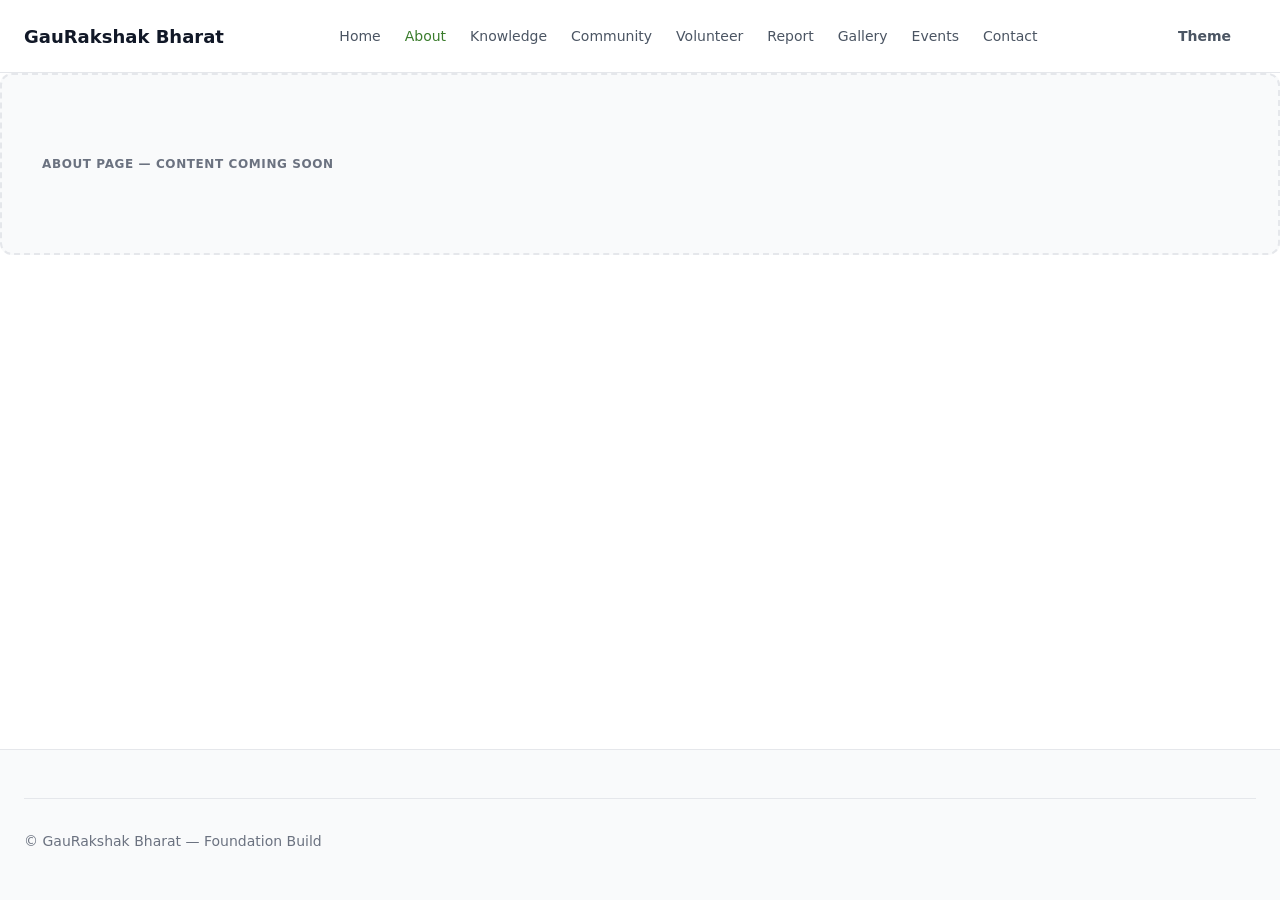
==== pages/about.html @ 147551d5 "Initial project structure" ====
<!DOCTYPE html>
<html lang="en">
<head>
  <meta charset="UTF-8">
  <meta name="viewport" content="width=device-width, initial-scale=1.0">
  <title>About — GauRakshak Bharat</title>
  <meta name="description" content="Learn about GauRakshak Bharat — our mission, vision, and commitment to cow protection and community compassion.">
  <meta name="robots" content="index, follow">
  <link rel="canonical" href="https://gaurakshakbharat.org/pages/about.html">
  <link rel="icon" type="image/x-icon" href="../assets/icons/favicon.ico">
  <meta name="theme-color" content="#4a9a38">
  <link rel="stylesheet" href="../css/variables.css">
  <link rel="stylesheet" href="../css/style.css">
  <link rel="stylesheet" href="../css/animations.css">
  <link rel="stylesheet" href="../css/responsive.css">
</head>
<body>

  <div id="page-loader" class="page-loader" role="status" aria-live="polite" aria-label="Page loading">
    <div class="page-loader__spinner" aria-hidden="true"></div>
    <span class="u-sr-only">Loading...</span>
  </div>

  <div class="page-wrapper">

    <header class="navbar" role="banner">
      <div class="container navbar__inner">
        <a href="../index.html" class="navbar__brand" aria-label="GauRakshak Bharat — Home">GauRakshak Bharat</a>
        <nav class="navbar__nav" role="navigation" aria-label="Main navigation">
          <a href="../index.html" class="navbar__link">Home</a>
          <a href="about.html" class="navbar__link">About</a>
          <a href="knowledge.html" class="navbar__link">Knowledge</a>
          <a href="community.html" class="navbar__link">Community</a>
          <a href="volunteer.html" class="navbar__link">Volunteer</a>
          <a href="report.html" class="navbar__link">Report</a>
          <a href="gallery.html" class="navbar__link">Gallery</a>
          <a href="events.html" class="navbar__link">Events</a>
          <a href="contact.html" class="navbar__link">Contact</a>
        </nav>
        <div class="navbar__actions">
          <button id="theme-toggle" class="btn btn--ghost" type="button" aria-label="Toggle dark mode" aria-pressed="false">Theme</button>
          <button class="navbar__toggle" type="button" aria-label="Toggle navigation menu" aria-expanded="false">☰</button>
        </div>
      </div>
    </header>

    <main id="main-content" class="main-content" role="main">
      <section class="section section--placeholder" aria-label="About page content placeholder" data-placeholder-label="About Page — Content Coming Soon"></section>
    </main>

    <footer class="footer" role="contentinfo">
      <div class="container footer__inner">
        <div class="footer__bottom">
          <p>&copy; GauRakshak Bharat — Foundation Build</p>
        </div>
      </div>
    </footer>

  </div>

  <button id="back-to-top" class="back-to-top" type="button" aria-label="Back to top" title="Back to top">↑</button>

  <script src="../js/animations.js" defer></script>
  <script src="../js/script.js" defer></script>
  <script src="../js/ui.js" defer></script>
</body>
</html>
---- css/variables.css ----
/**
 * GauRakshak Bharat — Design Tokens
 * -----------------------------------
 * Central source of truth for colors, spacing, typography, and motion.
 * Update values here to theme the entire site consistently.
 */

:root {
  /* ============================================
     PRIMARY COLORS
     Core brand identity — earth, compassion, nature
     ============================================ */
  --color-primary-50: #f3f9f1;
  --color-primary-100: #e4f2df;
  --color-primary-200: #c8e5be;
  --color-primary-300: #9fd18f;
  --color-primary-400: #6fb85a;
  --color-primary-500: #4a9a38;
  --color-primary-600: #3a7c2c;
  --color-primary-700: #2f6325;
  --color-primary-800: #274f20;
  --color-primary-900: #1f401a;

  /* ============================================
     SECONDARY COLORS
     Supporting warmth — saffron, community, heritage
     ============================================ */
  --color-secondary-50: #fff8ed;
  --color-secondary-100: #ffefd4;
  --color-secondary-200: #ffdba8;
  --color-secondary-300: #ffc170;
  --color-secondary-400: #ff9f37;
  --color-secondary-500: #f5821f;
  --color-secondary-600: #d96512;
  --color-secondary-700: #b44d10;
  --color-secondary-800: #923d15;
  --color-secondary-900: #773415;

  /* ============================================
     ACCENT COLORS
     Highlights, CTAs, interactive emphasis
     ============================================ */
  --color-accent-50: #eefbf9;
  --color-accent-100: #d5f5f0;
  --color-accent-200: #aeeae1;
  --color-accent-300: #76d8cb;
  --color-accent-400: #3fbfb0;
  --color-accent-500: #24a396;
  --color-accent-600: #1b8279;
  --color-accent-700: #196863;
  --color-accent-800: #18534f;
  --color-accent-900: #174542;

  /* ============================================
     NEUTRAL COLORS
     Text, backgrounds, borders, surfaces
     ============================================ */
  --color-neutral-0: #ffffff;
  --color-neutral-50: #f9fafb;
  --color-neutral-100: #f3f4f6;
  --color-neutral-200: #e5e7eb;
  --color-neutral-300: #d1d5db;
  --color-neutral-400: #9ca3af;
  --color-neutral-500: #6b7280;
  --color-neutral-600: #4b5563;
  --color-neutral-700: #374151;
  --color-neutral-800: #1f2937;
  --color-neutral-900: #111827;
  --color-neutral-950: #0a0f14;

  /* ============================================
     SEMANTIC ALIASES (Light Theme)
     ============================================ */
  --color-bg: var(--color-neutral-0);
  --color-bg-subtle: var(--color-neutral-50);
  --color-bg-muted: var(--color-neutral-100);
  --color-surface: var(--color-neutral-0);
  --color-surface-elevated: var(--color-neutral-0);
  --color-text: var(--color-neutral-900);
  --color-text-muted: var(--color-neutral-600);
  --color-text-subtle: var(--color-neutral-500);
  --color-border: var(--color-neutral-200);
  --color-border-strong: var(--color-neutral-300);
  --color-link: var(--color-primary-600);
  --color-link-hover: var(--color-primary-700);

  /* ============================================
     SPACING VARIABLES
     Consistent rhythm across layout and components
     ============================================ */
  --space-0: 0;
  --space-1: 0.25rem;   /* 4px */
  --space-2: 0.5rem;    /* 8px */
  --space-3: 0.75rem;   /* 12px */
  --space-4: 1rem;      /* 16px */
  --space-5: 1.25rem;   /* 20px */
  --space-6: 1.5rem;    /* 24px */
  --space-8: 2rem;      /* 32px */
  --space-10: 2.5rem;   /* 40px */
  --space-12: 3rem;     /* 48px */
  --space-16: 4rem;     /* 64px */
  --space-20: 5rem;     /* 80px */
  --space-24: 6rem;     /* 96px */
  --space-32: 8rem;     /* 128px */

  /* Section vertical padding shorthand */
  --section-padding-y: var(--space-16);
  --section-padding-x: var(--space-6);

  /* ============================================
     BORDER RADIUS
     ============================================ */
  --radius-none: 0;
  --radius-sm: 0.25rem;   /* 4px */
  --radius-md: 0.5rem;    /* 8px */
  --radius-lg: 0.75rem;   /* 12px */
  --radius-xl: 1rem;      /* 16px */
  --radius-2xl: 1.5rem;   /* 24px */
  --radius-full: 9999px;

  /* ============================================
     SHADOWS
     ============================================ */
  --shadow-xs: 0 1px 2px 0 rgb(0 0 0 / 0.05);
  --shadow-sm: 0 1px 3px 0 rgb(0 0 0 / 0.1), 0 1px 2px -1px rgb(0 0 0 / 0.1);
  --shadow-md: 0 4px 6px -1px rgb(0 0 0 / 0.1), 0 2px 4px -2px rgb(0 0 0 / 0.1);
  --shadow-lg: 0 10px 15px -3px rgb(0 0 0 / 0.1), 0 4px 6px -4px rgb(0 0 0 / 0.1);
  --shadow-xl: 0 20px 25px -5px rgb(0 0 0 / 0.1), 0 8px 10px -6px rgb(0 0 0 / 0.1);
  --shadow-2xl: 0 25px 50px -12px rgb(0 0 0 / 0.25);
  --shadow-inner: inset 0 2px 4px 0 rgb(0 0 0 / 0.05);
  --shadow-glow-primary: 0 0 20px rgb(74 154 56 / 0.35);
  --shadow-glow-accent: 0 0 20px rgb(36 163 150 / 0.35);

  /* ============================================
     TRANSITIONS
     ============================================ */
  --transition-fast: 150ms ease;
  --transition-base: 250ms ease;
  --transition-slow: 400ms ease;
  --transition-slower: 600ms ease;
  --transition-bounce: 400ms cubic-bezier(0.34, 1.56, 0.64, 1);

  /* ============================================
     CONTAINER WIDTH
     ============================================ */
  --container-sm: 640px;
  --container-md: 768px;
  --container-lg: 1024px;
  --container-xl: 1280px;
  --container-2xl: 1440px;
  --container-max: var(--container-2xl);
  --container-padding: var(--space-6);

  /* ============================================
     TYPOGRAPHY SCALE
     ============================================ */
  --font-family-sans: "Segoe UI", system-ui, -apple-system, BlinkMacSystemFont, sans-serif;
  --font-family-serif: Georgia, "Times New Roman", serif;
  --font-family-mono: "Cascadia Code", "Consolas", monospace;

  --font-size-xs: 0.75rem;     /* 12px */
  --font-size-sm: 0.875rem;    /* 14px */
  --font-size-base: 1rem;      /* 16px */
  --font-size-lg: 1.125rem;    /* 18px */
  --font-size-xl: 1.25rem;     /* 20px */
  --font-size-2xl: 1.5rem;     /* 24px */
  --font-size-3xl: 1.875rem;   /* 30px */
  --font-size-4xl: 2.25rem;    /* 36px */
  --font-size-5xl: 3rem;       /* 48px */
  --font-size-6xl: 3.75rem;    /* 60px */

  --font-weight-normal: 400;
  --font-weight-medium: 500;
  --font-weight-semibold: 600;
  --font-weight-bold: 700;

  --line-height-tight: 1.25;
  --line-height-snug: 1.375;
  --line-height-normal: 1.5;
  --line-height-relaxed: 1.625;
  --line-height-loose: 2;

  --letter-spacing-tight: -0.025em;
  --letter-spacing-normal: 0;
  --letter-spacing-wide: 0.025em;
  --letter-spacing-wider: 0.05em;

  /* ============================================
     Z-INDEX SCALE
     ============================================ */
  --z-base: 0;
  --z-dropdown: 100;
  --z-sticky: 200;
  --z-fixed: 300;
  --z-modal-backdrop: 400;
  --z-modal: 500;
  --z-tooltip: 600;
  --z-loader: 900;

  /* ============================================
     GLASSMORPHISM
     ============================================ */
  --glass-bg: rgb(255 255 255 / 0.72);
  --glass-border: rgb(255 255 255 / 0.35);
  --glass-blur: 12px;
}

/* ============================================
   DARK THEME COLORS
   Applied via [data-theme="dark"] on <html>
   ============================================ */
[data-theme="dark"] {
  --color-bg: var(--color-neutral-950);
  --color-bg-subtle: var(--color-neutral-900);
  --color-bg-muted: var(--color-neutral-800);
  --color-surface: var(--color-neutral-900);
  --color-surface-elevated: var(--color-neutral-800);
  --color-text: var(--color-neutral-50);
  --color-text-muted: var(--color-neutral-400);
  --color-text-subtle: var(--color-neutral-500);
  --color-border: var(--color-neutral-700);
  --color-border-strong: var(--color-neutral-600);
  --color-link: var(--color-primary-400);
  --color-link-hover: var(--color-primary-300);

  --shadow-xs: 0 1px 2px 0 rgb(0 0 0 / 0.3);
  --shadow-sm: 0 1px 3px 0 rgb(0 0 0 / 0.4), 0 1px 2px -1px rgb(0 0 0 / 0.4);
  --shadow-md: 0 4px 6px -1px rgb(0 0 0 / 0.4), 0 2px 4px -2px rgb(0 0 0 / 0.4);
  --shadow-lg: 0 10px 15px -3px rgb(0 0 0 / 0.4), 0 4px 6px -4px rgb(0 0 0 / 0.4);
  --shadow-xl: 0 20px 25px -5px rgb(0 0 0 / 0.5), 0 8px 10px -6px rgb(0 0 0 / 0.5);
  --shadow-2xl: 0 25px 50px -12px rgb(0 0 0 / 0.6);

  --glass-bg: rgb(17 24 39 / 0.72);
  --glass-border: rgb(255 255 255 / 0.08);
}
---- css/style.css ----
/**
 * GauRakshak Bharat — Core Styles
 * ---------------------------------
 * Global layout, typography, components, and utility classes.
 * Depends on: variables.css
 */

/* ============================================
   GLOBAL RESET
   Modern, minimal reset for consistent baseline
   ============================================ */
*,
*::before,
*::after {
  box-sizing: border-box;
  margin: 0;
  padding: 0;
}

html {
  scroll-behavior: smooth;
  -webkit-text-size-adjust: 100%;
  text-size-adjust: 100%;
}

body {
  min-height: 100vh;
  overflow-x: hidden;
}

img,
picture,
video,
canvas,
svg {
  display: block;
  max-width: 100%;
  height: auto;
}

input,
button,
textarea,
select {
  font: inherit;
  color: inherit;
}

button {
  cursor: pointer;
  background: none;
  border: none;
}

a {
  color: var(--color-link);
  text-decoration: none;
  transition: color var(--transition-fast);
}

a:hover {
  color: var(--color-link-hover);
}

ul,
ol {
  list-style: none;
}

h1,
h2,
h3,
h4,
h5,
h6 {
  overflow-wrap: break-word;
}

p {
  overflow-wrap: break-word;
}

/* ============================================
   BODY STYLING
   ============================================ */
body {
  font-family: var(--font-family-sans);
  font-size: var(--font-size-base);
  font-weight: var(--font-weight-normal);
  line-height: var(--line-height-normal);
  color: var(--color-text);
  background-color: var(--color-bg);
  -webkit-font-smoothing: antialiased;
  -moz-osx-font-smoothing: grayscale;
}

/* Prevent scroll while page loader is active */
body.is-loading {
  overflow: hidden;
}

/* ============================================
   TYPOGRAPHY
   ============================================ */
h1,
.text-h1 {
  font-size: var(--font-size-5xl);
  font-weight: var(--font-weight-bold);
  line-height: var(--line-height-tight);
  letter-spacing: var(--letter-spacing-tight);
}

h2,
.text-h2 {
  font-size: var(--font-size-4xl);
  font-weight: var(--font-weight-bold);
  line-height: var(--line-height-tight);
}

h3,
.text-h3 {
  font-size: var(--font-size-3xl);
  font-weight: var(--font-weight-semibold);
  line-height: var(--line-height-snug);
}

h4,
.text-h4 {
  font-size: var(--font-size-2xl);
  font-weight: var(--font-weight-semibold);
  line-height: var(--line-height-snug);
}

h5,
.text-h5 {
  font-size: var(--font-size-xl);
  font-weight: var(--font-weight-medium);
  line-height: var(--line-height-normal);
}

h6,
.text-h6 {
  font-size: var(--font-size-lg);
  font-weight: var(--font-weight-medium);
  line-height: var(--line-height-normal);
}

.text-body {
  font-size: var(--font-size-base);
  line-height: var(--line-height-relaxed);
  color: var(--color-text-muted);
}

.text-small {
  font-size: var(--font-size-sm);
  line-height: var(--line-height-normal);
  color: var(--color-text-subtle);
}

.text-label {
  font-size: var(--font-size-xs);
  font-weight: var(--font-weight-semibold);
  letter-spacing: var(--letter-spacing-wider);
  text-transform: uppercase;
  color: var(--color-text-subtle);
}

/* ============================================
   BUTTONS
   Base button system — extend with modifiers
   ============================================ */
.btn {
  display: inline-flex;
  align-items: center;
  justify-content: center;
  gap: var(--space-2);
  padding: var(--space-3) var(--space-6);
  font-size: var(--font-size-sm);
  font-weight: var(--font-weight-semibold);
  line-height: 1;
  border-radius: var(--radius-lg);
  border: 1px solid transparent;
  transition:
    background-color var(--transition-base),
    color var(--transition-base),
    border-color var(--transition-base),
    box-shadow var(--transition-base),
    transform var(--transition-base);
  white-space: nowrap;
}

.btn:focus-visible {
  outline: 2px solid var(--color-accent-500);
  outline-offset: 2px;
}

.btn--primary {
  background-color: var(--color-primary-600);
  color: var(--color-neutral-0);
}

.btn--primary:hover {
  background-color: var(--color-primary-700);
}

.btn--secondary {
  background-color: var(--color-secondary-500);
  color: var(--color-neutral-0);
}

.btn--secondary:hover {
  background-color: var(--color-secondary-600);
}

.btn--outline {
  background-color: transparent;
  border-color: var(--color-border-strong);
  color: var(--color-text);
}

.btn--outline:hover {
  border-color: var(--color-primary-500);
  color: var(--color-primary-600);
}

.btn--ghost {
  background-color: transparent;
  color: var(--color-text-muted);
}

.btn--ghost:hover {
  background-color: var(--color-bg-muted);
  color: var(--color-text);
}

/* ============================================
   CONTAINERS
   ============================================ */
.container {
  width: 100%;
  max-width: var(--container-max);
  margin-inline: auto;
  padding-inline: var(--container-padding);
}

.container--sm {
  max-width: var(--container-sm);
}

.container--md {
  max-width: var(--container-md);
}

.container--lg {
  max-width: var(--container-lg);
}

.container--xl {
  max-width: var(--container-xl);
}

/* ============================================
   CARDS
   Structural card shell — content added later
   ============================================ */
.card {
  background-color: var(--color-surface);
  border: 1px solid var(--color-border);
  border-radius: var(--radius-xl);
  box-shadow: var(--shadow-sm);
  overflow: hidden;
  transition:
    box-shadow var(--transition-base),
    transform var(--transition-base),
    border-color var(--transition-base);
}

.card__body {
  padding: var(--space-6);
}

.card__header {
  padding: var(--space-6);
  padding-bottom: 0;
}

.card__footer {
  padding: var(--space-6);
  padding-top: 0;
}

/* ============================================
   GRID
   Flexible layout grid system
   ============================================ */
.grid {
  display: grid;
  gap: var(--space-6);
}

.grid--2 {
  grid-template-columns: repeat(2, 1fr);
}

.grid--3 {
  grid-template-columns: repeat(3, 1fr);
}

.grid--4 {
  grid-template-columns: repeat(4, 1fr);
}

.grid--auto {
  grid-template-columns: repeat(auto-fit, minmax(280px, 1fr));
}

/* ============================================
   UTILITY CLASSES
   ============================================ */

/* Display */
.u-hidden {
  display: none !important;
}

.u-block {
  display: block;
}

.u-flex {
  display: flex;
}

.u-inline-flex {
  display: inline-flex;
}

.u-grid {
  display: grid;
}

/* Flex helpers */
.u-flex-center {
  display: flex;
  align-items: center;
  justify-content: center;
}

.u-flex-between {
  display: flex;
  align-items: center;
  justify-content: space-between;
}

.u-flex-col {
  flex-direction: column;
}

/* Spacing */
.u-gap-2 { gap: var(--space-2); }
.u-gap-4 { gap: var(--space-4); }
.u-gap-6 { gap: var(--space-6); }
.u-gap-8 { gap: var(--space-8); }

.u-mt-4 { margin-top: var(--space-4); }
.u-mt-6 { margin-top: var(--space-6); }
.u-mt-8 { margin-top: var(--space-8); }
.u-mb-4 { margin-bottom: var(--space-4); }
.u-mb-6 { margin-bottom: var(--space-6); }
.u-mb-8 { margin-bottom: var(--space-8); }

.u-p-4 { padding: var(--space-4); }
.u-p-6 { padding: var(--space-6); }
.u-p-8 { padding: var(--space-8); }

/* Text alignment */
.u-text-center { text-align: center; }
.u-text-left { text-align: left; }
.u-text-right { text-align: right; }

/* Visibility */
.u-sr-only {
  position: absolute;
  width: 1px;
  height: 1px;
  padding: 0;
  margin: -1px;
  overflow: hidden;
  clip: rect(0, 0, 0, 0);
  white-space: nowrap;
  border: 0;
}

/* Width */
.u-w-full { width: 100%; }
.u-max-w-full { max-width: 100%; }

/* ============================================
   GLASSMORPHISM CLASSES
   ============================================ */
.glass {
  background: var(--glass-bg);
  backdrop-filter: blur(var(--glass-blur));
  -webkit-backdrop-filter: blur(var(--glass-blur));
  border: 1px solid var(--glass-border);
}

.glass--subtle {
  background: rgb(255 255 255 / 0.45);
  backdrop-filter: blur(8px);
  -webkit-backdrop-filter: blur(8px);
}

[data-theme="dark"] .glass--subtle {
  background: rgb(17 24 39 / 0.45);
}

.glass--strong {
  background: rgb(255 255 255 / 0.85);
  backdrop-filter: blur(16px);
  -webkit-backdrop-filter: blur(16px);
}

[data-theme="dark"] .glass--strong {
  background: rgb(17 24 39 / 0.85);
}

/* ============================================
   SECTION STYLING
   Reusable page section wrappers
   ============================================ */
.section {
  padding-block: var(--section-padding-y);
  padding-inline: var(--section-padding-x);
}

.section--subtle {
  background-color: var(--color-bg-subtle);
}

.section--muted {
  background-color: var(--color-bg-muted);
}

.section__header {
  margin-bottom: var(--space-10);
}

.section__title {
  margin-bottom: var(--space-4);
}

.section__subtitle {
  max-width: 640px;
  color: var(--color-text-muted);
}

/* Placeholder section — marks future content areas */
.section--placeholder {
  min-height: 120px;
  border: 2px dashed var(--color-border);
  border-radius: var(--radius-lg);
  background-color: var(--color-bg-subtle);
}

.section--placeholder::before {
  content: attr(data-placeholder-label);
  display: block;
  padding: var(--space-4);
  font-size: var(--font-size-xs);
  font-weight: var(--font-weight-semibold);
  letter-spacing: var(--letter-spacing-wider);
  text-transform: uppercase;
  color: var(--color-text-subtle);
}

/* ============================================
   NAVBAR PLACEHOLDER
   Structural shell — navigation content added later
   ============================================ */
.navbar {
  position: sticky;
  top: 0;
  z-index: var(--z-sticky);
  width: 100%;
  border-bottom: 1px solid var(--color-border);
  background-color: var(--color-surface);
}

.navbar__inner {
  display: flex;
  align-items: center;
  justify-content: space-between;
  min-height: 72px;
  gap: var(--space-4);
}

.navbar__brand {
  font-size: var(--font-size-lg);
  font-weight: var(--font-weight-bold);
  color: var(--color-text);
}

.navbar__nav {
  display: flex;
  align-items: center;
  gap: var(--space-6);
}

.navbar__link {
  font-size: var(--font-size-sm);
  font-weight: var(--font-weight-medium);
  color: var(--color-text-muted);
  transition: color var(--transition-fast);
}

.navbar__link:hover,
.navbar__link.is-active {
  color: var(--color-primary-600);
}

.navbar__actions {
  display: flex;
  align-items: center;
  gap: var(--space-3);
}

/* Mobile menu toggle — wired in ui.js later */
.navbar__toggle {
  display: none;
  padding: var(--space-2);
  border-radius: var(--radius-md);
  color: var(--color-text);
}

.navbar__toggle:hover {
  background-color: var(--color-bg-muted);
}

/* ============================================
   FOOTER PLACEHOLDER
   Structural shell — footer content added later
   ============================================ */
.footer {
  border-top: 1px solid var(--color-border);
  background-color: var(--color-bg-subtle);
  padding-block: var(--space-12);
}

.footer__inner {
  display: flex;
  flex-direction: column;
  gap: var(--space-8);
}

.footer__grid {
  display: grid;
  grid-template-columns: repeat(4, 1fr);
  gap: var(--space-8);
}

.footer__column-title {
  font-size: var(--font-size-sm);
  font-weight: var(--font-weight-semibold);
  margin-bottom: var(--space-4);
  color: var(--color-text);
}

.footer__link {
  display: block;
  font-size: var(--font-size-sm);
  color: var(--color-text-muted);
  padding-block: var(--space-1);
}

.footer__link:hover {
  color: var(--color-primary-600);
}

.footer__bottom {
  display: flex;
  align-items: center;
  justify-content: space-between;
  gap: var(--space-4);
  padding-top: var(--space-8);
  border-top: 1px solid var(--color-border);
  font-size: var(--font-size-sm);
  color: var(--color-text-subtle);
}

/* ============================================
   PAGE LOADER PLACEHOLDER
   ============================================ */
.page-loader {
  position: fixed;
  inset: 0;
  z-index: var(--z-loader);
  display: flex;
  align-items: center;
  justify-content: center;
  background-color: var(--color-bg);
  transition: opacity var(--transition-slow), visibility var(--transition-slow);
}

.page-loader.is-hidden {
  opacity: 0;
  visibility: hidden;
  pointer-events: none;
}

.page-loader__spinner {
  width: 40px;
  height: 40px;
  border: 3px solid var(--color-border);
  border-top-color: var(--color-primary-500);
  border-radius: var(--radius-full);
  animation: spin 0.8s linear infinite;
}

@keyframes spin {
  to {
    transform: rotate(360deg);
  }
}

/* ============================================
   BACK TO TOP PLACEHOLDER
   ============================================ */
.back-to-top {
  position: fixed;
  bottom: var(--space-6);
  right: var(--space-6);
  z-index: var(--z-fixed);
  display: flex;
  align-items: center;
  justify-content: center;
  width: 44px;
  height: 44px;
  border-radius: var(--radius-full);
  background-color: var(--color-primary-600);
  color: var(--color-neutral-0);
  box-shadow: var(--shadow-lg);
  opacity: 0;
  visibility: hidden;
  transform: translateY(12px);
  transition:
    opacity var(--transition-base),
    visibility var(--transition-base),
    transform var(--transition-base),
    background-color var(--transition-base);
}

.back-to-top.is-visible {
  opacity: 1;
  visibility: visible;
  transform: translateY(0);
}

.back-to-top:hover {
  background-color: var(--color-primary-700);
}

.back-to-top:focus-visible {
  outline: 2px solid var(--color-accent-500);
  outline-offset: 2px;
}

/* ============================================
   MAIN CONTENT WRAPPER
   ============================================ */
.main-content {
  flex: 1;
  width: 100%;
}

.page-wrapper {
  display: flex;
  flex-direction: column;
  min-height: 100vh;
}
---- css/animations.css ----
/**
 * GauRakshak Bharat — Animations
 * --------------------------------
 * Reusable keyframe animations and animation utility classes.
 * Use with [data-animate] attributes — wired in animations.js.
 */

/* ============================================
   KEYFRAME DEFINITIONS
   ============================================ */

/* Fade Up */
@keyframes fadeUp {
  from {
    opacity: 0;
    transform: translateY(24px);
  }
  to {
    opacity: 1;
    transform: translateY(0);
  }
}

/* Fade Down */
@keyframes fadeDown {
  from {
    opacity: 0;
    transform: translateY(-24px);
  }
  to {
    opacity: 1;
    transform: translateY(0);
  }
}

/* Fade Left */
@keyframes fadeLeft {
  from {
    opacity: 0;
    transform: translateX(24px);
  }
  to {
    opacity: 1;
    transform: translateX(0);
  }
}

/* Fade Right */
@keyframes fadeRight {
  from {
    opacity: 0;
    transform: translateX(-24px);
  }
  to {
    opacity: 1;
    transform: translateX(0);
  }
}

/* Scale */
@keyframes scaleIn {
  from {
    opacity: 0;
    transform: scale(0.85);
  }
  to {
    opacity: 1;
    transform: scale(1);
  }
}

/* Rotate */
@keyframes rotate {
  from {
    transform: rotate(0deg);
  }
  to {
    transform: rotate(360deg);
  }
}

/* Floating */
@keyframes floating {
  0%,
  100% {
    transform: translateY(0);
  }
  50% {
    transform: translateY(-10px);
  }
}

/* Pulse */
@keyframes pulse {
  0%,
  100% {
    opacity: 1;
    transform: scale(1);
  }
  50% {
    opacity: 0.85;
    transform: scale(1.04);
  }
}

/* Glow */
@keyframes glow {
  0%,
  100% {
    box-shadow: 0 0 5px rgb(74 154 56 / 0.3);
  }
  50% {
    box-shadow: 0 0 20px rgb(74 154 56 / 0.6), 0 0 40px rgb(74 154 56 / 0.2);
  }
}

/* Gradient Animation */
@keyframes gradientShift {
  0% {
    background-position: 0% 50%;
  }
  50% {
    background-position: 100% 50%;
  }
  100% {
    background-position: 0% 50%;
  }
}

/* Shimmer */
@keyframes shimmer {
  0% {
    background-position: -200% 0;
  }
  100% {
    background-position: 200% 0;
  }
}

/* Ripple */
@keyframes ripple {
  0% {
    transform: scale(0);
    opacity: 0.6;
  }
  100% {
    transform: scale(2.5);
    opacity: 0;
  }
}

/* Hero Animation — subtle entrance for future hero blocks */
@keyframes heroReveal {
  from {
    opacity: 0;
    transform: translateY(40px) scale(0.98);
  }
  to {
    opacity: 1;
    transform: translateY(0) scale(1);
  }
}

/* ============================================
   ANIMATION UTILITY CLASSES
   Apply directly or via data-animate attribute
   ============================================ */

.animate-fade-up {
  animation: fadeUp var(--transition-slower) ease forwards;
}

.animate-fade-down {
  animation: fadeDown var(--transition-slower) ease forwards;
}

.animate-fade-left {
  animation: fadeLeft var(--transition-slower) ease forwards;
}

.animate-fade-right {
  animation: fadeRight var(--transition-slower) ease forwards;
}

.animate-scale {
  animation: scaleIn var(--transition-slower) ease forwards;
}

.animate-rotate {
  animation: rotate 2s linear infinite;
}

.animate-floating {
  animation: floating 3s ease-in-out infinite;
}

.animate-pulse {
  animation: pulse 2s ease-in-out infinite;
}

.animate-glow {
  animation: glow 2s ease-in-out infinite;
}

.animate-gradient {
  background-size: 200% 200%;
  animation: gradientShift 4s ease infinite;
}

.animate-shimmer {
  background: linear-gradient(
    90deg,
    var(--color-bg-muted) 25%,
    var(--color-neutral-200) 50%,
    var(--color-bg-muted) 75%
  );
  background-size: 200% 100%;
  animation: shimmer 1.5s ease-in-out infinite;
}

.animate-hero {
  animation: heroReveal 0.8s ease forwards;
}

/* ============================================
   SCROLL-TRIGGERED STATE
   Elements start hidden; JS adds .is-visible
   ============================================ */
[data-animate] {
  opacity: 0;
}

[data-animate].is-visible {
  opacity: 1;
}

[data-animate="fade-up"].is-visible {
  animation: fadeUp var(--transition-slower) ease forwards;
}

[data-animate="fade-down"].is-visible {
  animation: fadeDown var(--transition-slower) ease forwards;
}

[data-animate="fade-left"].is-visible {
  animation: fadeLeft var(--transition-slower) ease forwards;
}

[data-animate="fade-right"].is-visible {
  animation: fadeRight var(--transition-slower) ease forwards;
}

[data-animate="scale"].is-visible {
  animation: scaleIn var(--transition-slower) ease forwards;
}

/* Stagger delay helpers */
[data-animate-delay="1"] { animation-delay: 0.1s; }
[data-animate-delay="2"] { animation-delay: 0.2s; }
[data-animate-delay="3"] { animation-delay: 0.3s; }
[data-animate-delay="4"] { animation-delay: 0.4s; }
[data-animate-delay="5"] { animation-delay: 0.5s; }

/* ============================================
   HOVER INTERACTIONS
   ============================================ */

/* Hover Lift */
.hover-lift {
  transition:
    transform var(--transition-base),
    box-shadow var(--transition-base);
}

.hover-lift:hover {
  transform: translateY(-4px);
  box-shadow: var(--shadow-lg);
}

/* Card Hover */
.card-hover {
  transition:
    transform var(--transition-base),
    box-shadow var(--transition-base),
    border-color var(--transition-base);
}

.card-hover:hover {
  transform: translateY(-6px);
  box-shadow: var(--shadow-xl);
  border-color: var(--color-primary-300);
}

/* Button Hover — enhanced lift and glow */
.btn-hover {
  position: relative;
  overflow: hidden;
  transition:
    transform var(--transition-base),
    box-shadow var(--transition-base);
}

.btn-hover:hover {
  transform: translateY(-2px);
  box-shadow: var(--shadow-glow-primary);
}

.btn-hover:active {
  transform: translateY(0);
}

/* Ripple effect container */
.ripple-container {
  position: relative;
  overflow: hidden;
}

.ripple-container .ripple-effect {
  position: absolute;
  border-radius: var(--radius-full);
  background-color: rgb(255 255 255 / 0.4);
  pointer-events: none;
  animation: ripple 0.6s ease-out forwards;
}

/* Reduced motion — respect user preferences */
@media (prefers-reduced-motion: reduce) {
  *,
  *::before,
  *::after {
    animation-duration: 0.01ms !important;
    animation-iteration-count: 1 !important;
    transition-duration: 0.01ms !important;
    scroll-behavior: auto !important;
  }

  [data-animate] {
    opacity: 1;
  }
}
---- css/responsive.css ----
/**
 * GauRakshak Bharat — Responsive Styles
 * ---------------------------------------
 * Breakpoint-specific layout adjustments.
 * Load after style.css. No horizontal scrolling.
 *
 * Breakpoints:
 *   Desktop      ≥ 1440px
 *   Laptop       1024px – 1439px
 *   Tablet       768px – 1023px
 *   Mobile       480px – 767px
 *   Small Mobile ≤ 479px
 */

/* ============================================
   GLOBAL OVERFLOW GUARD
   ============================================ */
html,
body {
  max-width: 100vw;
  overflow-x: hidden;
}

img,
video,
iframe,
table {
  max-width: 100%;
}

/* Prevent long words from causing horizontal scroll */
.container,
.section,
.navbar__inner,
.footer__inner {
  min-width: 0;
}

/* ============================================
   DESKTOP — Large screens (≥ 1440px)
   Default styles in style.css apply here.
   ============================================ */
@media (min-width: 1440px) {
  :root {
    --section-padding-y: var(--space-24);
    --container-padding: var(--space-8);
  }

  h1,
  .text-h1 {
    font-size: var(--font-size-6xl);
  }
}

/* ============================================
   LAPTOP — 1024px to 1439px
   ============================================ */
@media (max-width: 1439px) {
  :root {
    --section-padding-y: var(--space-16);
    --container-max: var(--container-xl);
  }

  .footer__grid {
    grid-template-columns: repeat(3, 1fr);
  }
}

@media (max-width: 1199px) {
  .grid--4 {
    grid-template-columns: repeat(3, 1fr);
  }
}

/* ============================================
   TABLET — 768px to 1023px
   ============================================ */
@media (max-width: 1023px) {
  :root {
    --section-padding-y: var(--space-12);
    --container-padding: var(--space-5);
  }

  h1,
  .text-h1 {
    font-size: var(--font-size-4xl);
  }

  h2,
  .text-h2 {
    font-size: var(--font-size-3xl);
  }

  /* Grid collapses to 2 columns */
  .grid--3,
  .grid--4 {
    grid-template-columns: repeat(2, 1fr);
  }

  .footer__grid {
    grid-template-columns: repeat(2, 1fr);
  }

  /* Navbar — show mobile toggle, hide desktop nav */
  .navbar__toggle {
    display: flex;
  }

  .navbar__nav {
    display: none;
  }

  .navbar__nav.is-open {
    display: flex;
    flex-direction: column;
    position: absolute;
    top: 100%;
    left: 0;
    right: 0;
    padding: var(--space-4) var(--space-6);
    background-color: var(--color-surface);
    border-bottom: 1px solid var(--color-border);
    box-shadow: var(--shadow-md);
  }
}

/* ============================================
   MOBILE — 480px to 767px
   ============================================ */
@media (max-width: 767px) {
  :root {
    --section-padding-y: var(--space-10);
    --container-padding: var(--space-4);
  }

  h1,
  .text-h1 {
    font-size: var(--font-size-3xl);
  }

  h2,
  .text-h2 {
    font-size: var(--font-size-2xl);
  }

  h3,
  .text-h3 {
    font-size: var(--font-size-xl);
  }

  /* All grids collapse to single column */
  .grid--2,
  .grid--3,
  .grid--4,
  .grid--auto {
    grid-template-columns: 1fr;
  }

  .footer__grid {
    grid-template-columns: 1fr;
    gap: var(--space-6);
  }

  .footer__bottom {
    flex-direction: column;
    align-items: flex-start;
    text-align: left;
  }

  .navbar__inner {
    min-height: 64px;
  }

  .navbar__actions .btn {
    display: none;
  }

  .back-to-top {
    bottom: var(--space-4);
    right: var(--space-4);
    width: 40px;
    height: 40px;
  }

  .section__header {
    margin-bottom: var(--space-6);
  }
}

/* ============================================
   SMALL MOBILE — ≤ 479px
   ============================================ */
@media (max-width: 479px) {
  :root {
    --section-padding-y: var(--space-8);
    --container-padding: var(--space-3);
    --font-size-base: 0.9375rem; /* 15px — slightly smaller for tiny screens */
  }

  h1,
  .text-h1 {
    font-size: var(--font-size-2xl);
  }

  .btn {
    width: 100%;
    justify-content: center;
  }

  .navbar__brand {
    font-size: var(--font-size-base);
  }

  .card__body,
  .card__header,
  .card__footer {
    padding: var(--space-4);
  }

  .section--placeholder {
    min-height: 80px;
  }
}

/* ============================================
   TOUCH DEVICE OPTIMIZATIONS
   ============================================ */
@media (hover: none) and (pointer: coarse) {
  .hover-lift:hover,
  .card-hover:hover,
  .btn-hover:hover {
    transform: none;
  }

  .btn,
  .navbar__link,
  .footer__link {
    min-height: 44px;
    display: inline-flex;
    align-items: center;
  }
}

/* ============================================
   LANDSCAPE MOBILE
   ============================================ */
@media (max-height: 500px) and (orientation: landscape) {
  :root {
    --section-padding-y: var(--space-8);
  }

  .navbar__inner {
    min-height: 56px;
  }
}
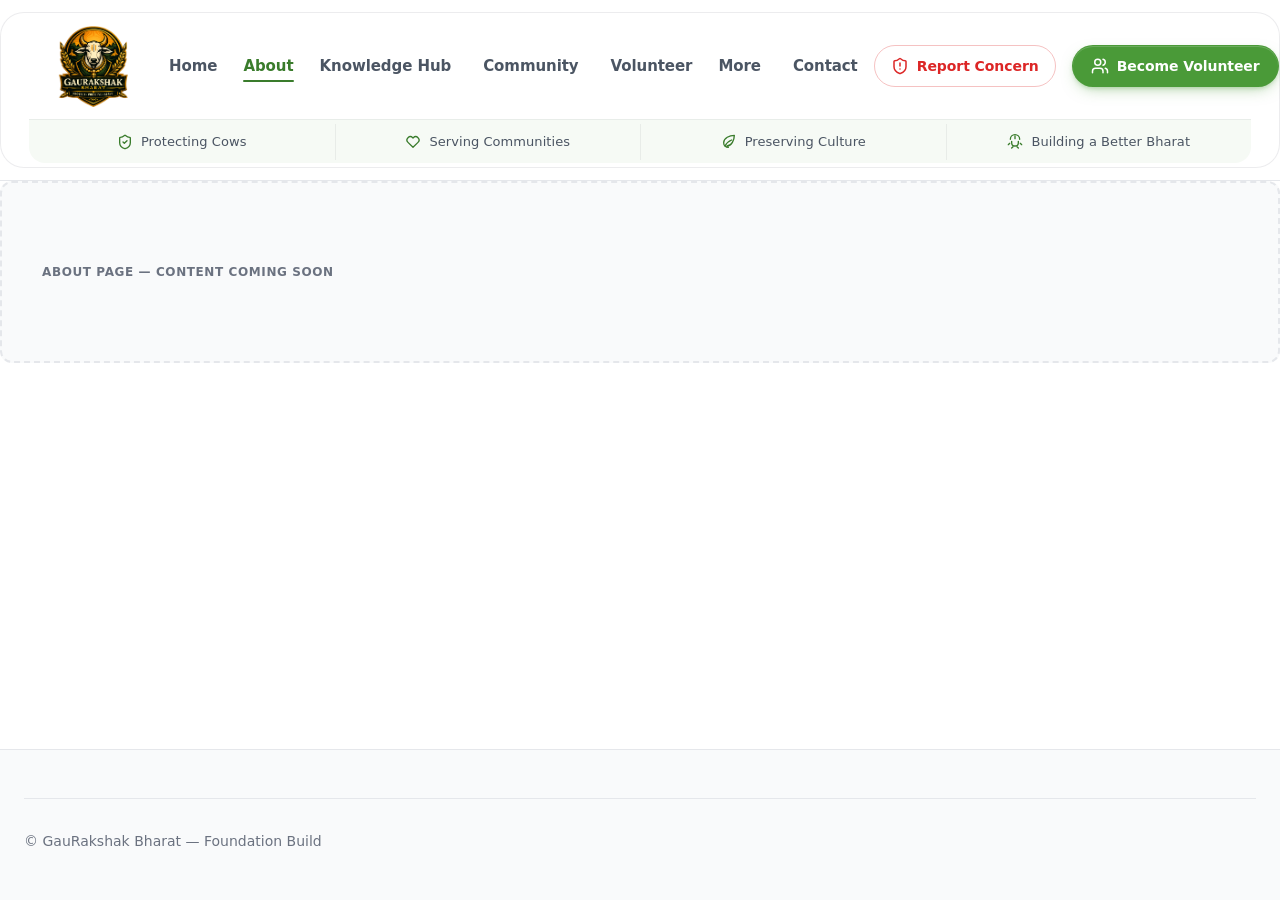
==== commit 1ea00095: "Finalize responsive navbar across all pages" ====
--- a/pages/about.html
+++ b/pages/about.html
@@ -23,23 +23,145 @@
 
   <div class="page-wrapper">
 
+    <!-- =============================================
+         HOMEPAGE NAVIGATION
+         ============================================= -->
+
     <header class="navbar" role="banner">
-      <div class="container navbar__inner">
-        <a href="../index.html" class="navbar__brand" aria-label="GauRakshak Bharat — Home">GauRakshak Bharat</a>
-        <nav class="navbar__nav" role="navigation" aria-label="Main navigation">
-          <a href="../index.html" class="navbar__link">Home</a>
-          <a href="about.html" class="navbar__link">About</a>
-          <a href="knowledge.html" class="navbar__link">Knowledge</a>
-          <a href="community.html" class="navbar__link">Community</a>
-          <a href="volunteer.html" class="navbar__link">Volunteer</a>
-          <a href="report.html" class="navbar__link">Report</a>
-          <a href="gallery.html" class="navbar__link">Gallery</a>
-          <a href="events.html" class="navbar__link">Events</a>
-          <a href="contact.html" class="navbar__link">Contact</a>
-        </nav>
-        <div class="navbar__actions">
-          <button id="theme-toggle" class="btn btn--ghost" type="button" aria-label="Toggle dark mode" aria-pressed="false">Theme</button>
-          <button class="navbar__toggle" type="button" aria-label="Toggle navigation menu" aria-expanded="false">☰</button>
+      <div class="container navbar__shell">
+        <div class="navbar__inner">
+          <button
+            class="navbar__toggle"
+            type="button"
+            aria-label="Open navigation menu"
+            aria-expanded="false"
+            aria-controls="mobile-nav">
+            <span class="navbar__toggle-icon" aria-hidden="true">
+              <span class="navbar__toggle-bar"></span>
+              <span class="navbar__toggle-bar"></span>
+              <span class="navbar__toggle-bar"></span>
+            </span>
+          </button>
+
+        <a href="../index.html" class="navbar__brand" aria-label="GauRakshak Bharat — Home">
+          <img src="../assets/icons/Mainlogo.png" alt="GauRakshak Bharat" class="navbar__logo">
+        </a>
+
+          <nav class="navbar__nav" id="main-nav" role="navigation" aria-label="Main navigation">
+            <a href="../index.html" class="navbar__link">Home</a>
+            <a href="about.html" class="navbar__link is-active">About</a>
+            <a href="knowledge.html" class="navbar__link navbar__link--has-icon">
+              <span>Knowledge Hub</span>
+              <svg class="icon icon--chevron" viewBox="0 0 24 24" aria-hidden="true">
+                <path d="m6 9 6 6 6-6"></path>
+              </svg>
+            </a>
+            <a href="community.html" class="navbar__link navbar__link--has-icon">
+              Community
+              <svg class="icon icon--chevron" viewBox="0 0 24 24" aria-hidden="true">
+                <path d="m6 9 6 6 6-6"></path>
+              </svg>
+            </a>
+            <a href="volunteer.html" class="navbar__link">Volunteer</a>
+            <div class="navbar__item navbar__item--dropdown">
+              <button class="navbar__link navbar__link--button navbar__link--has-icon" type="button" aria-expanded="false" aria-haspopup="true">
+                More
+                <svg class="icon icon--chevron" viewBox="0 0 24 24" aria-hidden="true">
+                  <path d="m6 9 6 6 6-6"></path>
+                </svg>
+              </button>
+              <div class="navbar__dropdown" role="menu" aria-label="More pages">
+                <a href="events.html" class="navbar__dropdown-link" role="menuitem">
+                  <svg class="icon" viewBox="0 0 24 24" aria-hidden="true">
+                    <path d="M8 2v4M16 2v4M3 10h18"></path>
+                    <rect x="3" y="4" width="18" height="18" rx="2"></rect>
+                  </svg>
+                  Events
+                </a>
+                <a href="gallery.html" class="navbar__dropdown-link" role="menuitem">
+                  <svg class="icon" viewBox="0 0 24 24" aria-hidden="true">
+                    <rect x="3" y="3" width="18" height="18" rx="2"></rect>
+                    <circle cx="9" cy="9" r="2"></circle>
+                    <path d="m21 15-3.1-3.1a2 2 0 0 0-2.8 0L6 21"></path>
+                  </svg>
+                  Gallery
+                </a>
+                <a href="report.html" class="navbar__dropdown-link" role="menuitem">
+                  <svg class="icon" viewBox="0 0 24 24" aria-hidden="true">
+                    <path d="M20 13c0 5-3.5 7.5-7.66 8.95a1 1 0 0 1-.67-.01C7.5 20.5 4 18 4 13V6a1 1 0 0 1 1-1c2 0 4.5-1.2 6.24-2.72a1.17 1.17 0 0 1 1.52 0C14.51 3.81 17 5 19 5a1 1 0 0 1 1 1z"></path>
+                    <path d="M12 8v4M12 16h.01"></path>
+                  </svg>
+                  Report Concerns
+                </a>
+              </div>
+            </div>
+            <a href="contact.html" class="navbar__link">Contact</a>
+          </nav>
+
+          <div class="navbar__actions">
+            <a href="report.html" class="nav-action nav-action--report">
+              <svg class="icon" viewBox="0 0 24 24" aria-hidden="true">
+                <path d="M20 13c0 5-3.5 7.5-7.66 8.95a1 1 0 0 1-.67-.01C7.5 20.5 4 18 4 13V6a1 1 0 0 1 1-1c2 0 4.5-1.2 6.24-2.72a1.17 1.17 0 0 1 1.52 0C14.51 3.81 17 5 19 5a1 1 0 0 1 1 1z"></path>
+                <path d="M12 8v4M12 16h.01"></path>
+              </svg>
+              <span>Report Concern</span>
+            </a>
+            <a href="volunteer.html" class="nav-action nav-action--volunteer">
+              <svg class="icon" viewBox="0 0 24 24" aria-hidden="true">
+                <path d="M16 21v-2a4 4 0 0 0-4-4H6a4 4 0 0 0-4 4v2"></path>
+                <circle cx="9" cy="7" r="4"></circle>
+                <path d="M22 21v-2a4 4 0 0 0-3-3.87M16 3.13a4 4 0 0 1 0 7.75"></path>
+              </svg>
+              <span>Become Volunteer</span>
+            </a>
+            <button
+              id="theme-toggle"
+              class="theme-toggle"
+              type="button"
+              aria-label="Toggle dark mode"
+              aria-pressed="false">
+              <svg class="icon theme-toggle__moon" viewBox="0 0 24 24" aria-hidden="true">
+                <path d="M12 3a6 6 0 0 0 9 9 9 9 0 1 1-9-9Z"></path>
+              </svg>
+              <svg class="icon theme-toggle__sun" viewBox="0 0 24 24" aria-hidden="true">
+                <circle cx="12" cy="12" r="4"></circle>
+                <path d="M12 2v2M12 20v2M4.93 4.93l1.41 1.41M17.66 17.66l1.41 1.41M2 12h2M20 12h2M4.93 19.07l1.41-1.41M17.66 6.34l1.41-1.41"></path>
+              </svg>
+            </button>
+          </div>
+        </div>
+
+        <div class="navbar__mobile-panel" id="mobile-nav" aria-hidden="true">
+          <div class="mobile-menu">
+            <nav class="mobile-menu__primary" aria-label="Mobile navigation">
+              <a href="../index.html" class="mobile-menu__link is-active"><svg class="icon" viewBox="0 0 24 24" aria-hidden="true"><path d="m3 9 9-7 9 7v11a2 2 0 0 1-2 2h-4v-7H9v7H5a2 2 0 0 1-2-2z"></path></svg>Home</a>
+              <a href="about.html" class="mobile-menu__link"><svg class="icon" viewBox="0 0 24 24" aria-hidden="true"><path d="M19 21v-2a4 4 0 0 0-4-4H9a4 4 0 0 0-4 4v2"></path><circle cx="12" cy="7" r="4"></circle></svg>About</a>
+              <a href="knowledge.html" class="mobile-menu__link"><svg class="icon" viewBox="0 0 24 24" aria-hidden="true"><path d="M4 19.5A2.5 2.5 0 0 1 6.5 17H20"></path><path d="M4 4.5A2.5 2.5 0 0 1 6.5 2H20v20H6.5A2.5 2.5 0 0 1 4 19.5z"></path></svg>Knowledge Hub</a>
+              <a href="community.html" class="mobile-menu__link"><svg class="icon" viewBox="0 0 24 24" aria-hidden="true"><path d="M16 21v-2a4 4 0 0 0-4-4H6a4 4 0 0 0-4 4v2"></path><circle cx="9" cy="7" r="4"></circle><path d="M22 21v-2a4 4 0 0 0-3-3.87M16 3.13a4 4 0 0 1 0 7.75"></path></svg>Community</a>
+              <a href="volunteer.html" class="mobile-menu__link"><svg class="icon" viewBox="0 0 24 24" aria-hidden="true"><path d="M11 14h2a2 2 0 1 0 0-4h-3c-.6 0-1.1.2-1.5.6L3 16"></path><path d="m7 20 1.6-1.4c.4-.4.9-.6 1.5-.6H14c.6 0 1.1-.2 1.5-.6l5.5-5.4"></path><path d="m2 15 6 6"></path></svg>Volunteer</a>
+              <a href="contact.html" class="mobile-menu__link"><svg class="icon" viewBox="0 0 24 24" aria-hidden="true"><rect x="2" y="4" width="20" height="16" rx="2"></rect><path d="m22 7-10 6L2 7"></path></svg>Contact</a>
+            </nav>
+
+            <div class="mobile-menu__more" aria-label="More pages">
+              <p class="mobile-menu__heading">More</p>
+              <a href="events.html" class="mobile-menu__link"><svg class="icon" viewBox="0 0 24 24" aria-hidden="true"><path d="M8 2v4M16 2v4M3 10h18"></path><rect x="3" y="4" width="18" height="18" rx="2"></rect></svg>Events</a>
+              <a href="gallery.html" class="mobile-menu__link"><svg class="icon" viewBox="0 0 24 24" aria-hidden="true"><rect x="3" y="3" width="18" height="18" rx="2"></rect><circle cx="9" cy="9" r="2"></circle><path d="m21 15-3.1-3.1a2 2 0 0 0-2.8 0L6 21"></path></svg>Gallery</a>
+              <a href="report.html" class="mobile-menu__link"><svg class="icon" viewBox="0 0 24 24" aria-hidden="true"><path d="M20 13c0 5-3.5 7.5-7.66 8.95a1 1 0 0 1-.67-.01C7.5 20.5 4 18 4 13V6a1 1 0 0 1 1-1c2 0 4.5-1.2 6.24-2.72a1.17 1.17 0 0 1 1.52 0C14.51 3.81 17 5 19 5a1 1 0 0 1 1 1z"></path><path d="M12 8v4M12 16h.01"></path></svg>Report Concerns</a>
+            </div>
+
+            <button class="mobile-menu__close" type="button" aria-label="Close navigation menu">
+              <svg class="icon" viewBox="0 0 24 24" aria-hidden="true">
+                <path d="M18 6 6 18M6 6l12 12"></path>
+              </svg>
+            </button>
+          </div>
+        </div>
+
+        <div class="navbar__value-strip" aria-label="Platform values">
+          <span class="value-strip__item"><svg class="icon" viewBox="0 0 24 24" aria-hidden="true"><path d="M20 13c0 5-3.5 7.5-7.66 8.95a1 1 0 0 1-.67-.01C7.5 20.5 4 18 4 13V6a1 1 0 0 1 1-1c2 0 4.5-1.2 6.24-2.72a1.17 1.17 0 0 1 1.52 0C14.51 3.81 17 5 19 5a1 1 0 0 1 1 1z"></path><path d="m9 12 2 2 4-4"></path></svg>Protecting Cows</span>
+          <span class="value-strip__item"><svg class="icon" viewBox="0 0 24 24" aria-hidden="true"><path d="M19.5 12.6 12 20l-7.5-7.4a5 5 0 1 1 7.1-7.1l.4.4.4-.4a5 5 0 1 1 7.1 7.1Z"></path></svg>Serving Communities</span>
+          <span class="value-strip__item"><svg class="icon" viewBox="0 0 24 24" aria-hidden="true"><path d="M11 20A7 7 0 0 1 4 13c0-7 9-11 16-11 0 7-4 16-11 16Z"></path><path d="M6 18c2-4 5-7 10-9"></path></svg>Preserving Culture</span>
+          <span class="value-strip__item"><svg class="icon" viewBox="0 0 24 24" aria-hidden="true"><path d="M7 11v2a5 5 0 0 0 10 0v-2"></path><path d="M5 8a7 7 0 0 1 14 0"></path><path d="M12 3v4M4 14l-2 2M20 14l2 2M7 21l2-2M17 21l-2-2"></path></svg>Building a Better Bharat</span>
         </div>
       </div>
     </header>
--- a/css/style.css
+++ b/css/style.css
@@ -678,3 +678,500 @@
   flex-direction: column;
   min-height: 100vh;
 }
+
+/* ============================================
+   HOMEPAGE NAVIGATION — Polished
+   Height: 72-80px, theme-aware, premium typography
+   ============================================ */
+
+/* Theme-aware navbar tokens */
+:root {
+  --nav-ease: cubic-bezier(0.4, 0.14, 0.3, 1);
+  --nav-transition: 220ms var(--nav-ease);
+  --nav-shell-bg: rgb(255 255 255 / 0.86);
+  --nav-shell-bg-scrolled: rgb(255 255 255 / 0.72);
+  --nav-shell-border: rgb(15 23 42 / 0.08);
+  --nav-shell-shadow-scrolled: 0 10px 30px -12px rgb(15 23 42 / 0.22), 0 2px 6px -2px rgb(15 23 42 / 0.08);
+  --nav-text: var(--color-neutral-800);
+  --nav-text-muted: var(--color-neutral-600);
+  --nav-accent: var(--color-primary-600);
+  --nav-hover-bg: rgb(74 154 56 / 0.08);
+  --nav-divider: rgb(15 23 42 / 0.08);
+  --nav-dropdown-bg: rgb(255 255 255 / 0.98);
+  --nav-dropdown-border: rgb(15 23 42 / 0.08);
+  --nav-dropdown-shadow: 0 16px 40px -12px rgb(15 23 42 / 0.18), 0 4px 12px -4px rgb(15 23 42 / 0.08);
+  --nav-focus-ring: 0 0 0 3px rgb(74 154 56 / 0.28);
+  --nav-value-strip-bg: rgb(74 154 56 / 0.05);
+  --nav-value-strip-border: rgb(15 23 42 / 0.06);
+}
+
+[data-theme="dark"] {
+  --nav-shell-bg: rgb(10 15 24 / 0.82);
+  --nav-shell-bg-scrolled: rgb(10 15 24 / 0.7);
+  --nav-shell-border: rgb(255 255 255 / 0.09);
+  --nav-shell-shadow-scrolled: 0 12px 34px -10px rgb(0 0 0 / 0.55), 0 3px 8px -2px rgb(0 0 0 / 0.35);
+  --nav-text: var(--color-neutral-100);
+  --nav-text-muted: var(--color-neutral-300);
+  --nav-accent: var(--color-primary-300);
+  --nav-hover-bg: rgb(111 184 90 / 0.14);
+  --nav-divider: rgb(255 255 255 / 0.08);
+  --nav-dropdown-bg: rgb(13 20 32 / 0.96);
+  --nav-dropdown-border: rgb(255 255 255 / 0.1);
+  --nav-dropdown-shadow: 0 22px 44px rgb(0 0 0 / 0.42);
+  --nav-focus-ring: 0 0 0 3px rgb(111 184 90 / 0.4);
+  --nav-value-strip-bg: rgb(255 255 255 / 0.02);
+  --nav-value-strip-border: rgb(255 255 255 / 0.06);
+}
+
+.navbar {
+  position: sticky;
+  top: 0;
+  z-index: var(--z-sticky);
+  width: 100%;
+  padding-block: var(--space-3);
+  font-family: "Manrope", "Segoe UI", system-ui, -apple-system, BlinkMacSystemFont, sans-serif;
+  background-color: transparent;
+  transition: padding var(--nav-transition);
+}
+
+.navbar__shell {
+  position: relative;
+  overflow: visible;
+  border: 1px solid var(--nav-shell-border);
+  border-radius: var(--radius-2xl);
+  background: var(--nav-shell-bg);
+  box-shadow: 0 1px 0 rgb(255 255 255 / 0.04) inset;
+  transition:
+    background-color var(--nav-transition),
+    border-color var(--nav-transition),
+    box-shadow var(--nav-transition),
+    backdrop-filter var(--nav-transition);
+}
+
+/* Sticky state — backdrop blur + soft shadow only on scroll */
+.navbar.is-scrolled {
+  padding-block: var(--space-3);
+}
+
+.navbar.is-scrolled .navbar__shell {
+  background: var(--nav-shell-bg-scrolled);
+  box-shadow: var(--nav-shell-shadow-scrolled);
+  backdrop-filter: blur(18px) saturate(140%);
+  -webkit-backdrop-filter: blur(18px) saturate(140%);
+}
+
+.navbar__inner {
+  display: flex;
+  align-items: center;
+  justify-content: space-between;
+  min-height: 90px;
+  padding: 12px 32px;
+  gap: 12px;
+}
+
+.navbar__brand {
+  display: flex;
+  align-items: center;
+  justify-content: flex-start;
+  flex: 0 0 110px;
+  margin-right: -14px;
+}
+
+.navbar__brand:hover {
+  transform: translateY(-1px);
+}
+
+.navbar__brand:focus-visible {
+  outline: none;
+  box-shadow: var(--nav-focus-ring);
+}
+
+.navbar__logo {
+    height: 82px;
+    width: auto;
+    max-width: none;
+    object-fit: contain;
+}
+
+.navbar.is-scrolled .navbar__logo {
+    height: 82px;
+}
+
+.navbar__nav {
+  display: flex;
+  align-items: center;
+  gap: 18px;
+  flex: 1;
+  justify-content: center;
+}
+
+.navbar__item {
+  position: relative;
+}
+
+.navbar__link {
+  position: relative;
+  display: inline-flex;
+  align-items: center;
+  justify-content: center;
+  gap: 6px;
+  min-height: 40px;
+  padding: 8px 4px;
+  font-family: inherit;
+  font-size: 0.9375rem;      /* 15px */
+  font-weight: 600;
+  letter-spacing: -0.005em;
+  color: var(--nav-text-muted);
+  border-radius: var(--radius-sm);
+  transition: color var(--nav-transition);
+  white-space: nowrap;
+}
+
+.navbar__link::after {
+  position: absolute;
+  left: 4px;
+  right: 4px;
+  bottom: 4px;  
+  height: 2px;
+  background: var(--nav-accent);
+  border-radius: var(--radius-full);
+  content: "";
+  opacity: 0;
+  transform: scaleX(0.3);
+  transform-origin: center;
+  transition: opacity var(--nav-transition), transform var(--nav-transition);
+}
+
+.navbar__link:hover,
+.navbar__link:focus-visible,
+.navbar__link.is-active {
+  color: var(--nav-accent);
+}
+
+.navbar__link:hover::after,
+.navbar__link:focus-visible::after,
+.navbar__link.is-active::after {
+  opacity: 1;
+  transform: scaleX(1);
+}
+
+.navbar__link:focus-visible {
+  outline: none;
+  box-shadow: var(--nav-focus-ring);
+}
+
+.navbar__link--button {
+  color: var(--nav-text-muted);
+}
+
+.navbar__link--button::after {
+  display: none;
+}
+
+.icon {
+  width: 20px;
+  height: 20px;
+  fill: none;
+  stroke: currentColor;
+  stroke-width: 2;
+  stroke-linecap: round;
+  stroke-linejoin: round;
+}
+
+.icon--chevron {
+  width: 14px;
+  height: 14px;
+  transition: transform var(--nav-transition);
+}
+
+.navbar__item--dropdown:hover .icon--chevron,
+.navbar__item--dropdown:focus-within .icon--chevron,
+.navbar__item--dropdown.is-open .icon--chevron {
+  transform: rotate(180deg);
+}
+
+/* Dropdown — fade + slight slide */
+.navbar__dropdown {
+  position: absolute;
+  top: calc(100% + 10px);
+  left: 50%;
+  display: grid;
+  min-width: 200px;
+  padding: var(--space-2);
+  border: 1px solid var(--nav-dropdown-border);
+  border-radius: var(--radius-lg);
+  background: var(--nav-dropdown-bg);
+  box-shadow: var(--nav-dropdown-shadow);
+  backdrop-filter: blur(20px);
+  -webkit-backdrop-filter: blur(20px);
+  opacity: 0;
+  pointer-events: none;
+  transform: translate(-50%, -8px);
+  transition: opacity 200ms var(--nav-ease), transform 240ms var(--nav-ease);
+}
+
+.navbar__item--dropdown:hover .navbar__dropdown,
+.navbar__item--dropdown:focus-within .navbar__dropdown,
+.navbar__item--dropdown.is-open .navbar__dropdown {
+  opacity: 1;
+  pointer-events: auto;
+  transform: translate(-50%, 0);
+}
+
+.navbar__dropdown-link {
+  display: flex;
+  align-items: center;
+  gap: var(--space-3);
+  min-height: 40px;
+  padding: 8px 12px;
+  border-radius: var(--radius-md);
+  color: var(--nav-text);
+  font-size: 0.9375rem;
+  font-weight: 500;
+  transition: background-color var(--nav-transition), color var(--nav-transition), transform var(--nav-transition);
+}
+
+.navbar__dropdown-link .icon {
+  width: 18px;
+  height: 18px;
+  color: var(--nav-text-muted);
+  transition: color var(--nav-transition);
+}
+
+.navbar__dropdown-link:hover,
+.navbar__dropdown-link:focus-visible {
+  background: var(--nav-hover-bg);
+  color: var(--nav-accent);
+  transform: translateX(3px);
+  outline: none;
+}
+
+.navbar__dropdown-link:hover .icon,
+.navbar__dropdown-link:focus-visible .icon {
+  color: var(--nav-accent);
+}
+
+.navbar__actions {
+  display: flex;
+  align-items: center;
+  gap: 16px;
+  flex-shrink: 0;
+}
+
+/* Secondary action — outlined pill (Report) */
+.nav-action {
+  display: inline-flex;
+  align-items: center;
+  justify-content: center;
+  gap: var(--space-2);
+  min-height: 42px;
+  padding: 0 18px;
+  border: 1px solid var(--nav-shell-border);
+  border-radius: var(--radius-full);
+  background: transparent;
+  font-family: inherit;
+  font-size: 0.875rem;
+  font-weight: 600;
+  letter-spacing: -0.005em;
+  line-height: 1;
+  color: var(--nav-text);
+  white-space: nowrap;
+  transition:
+    background-color var(--nav-transition),
+    border-color var(--nav-transition),
+    color var(--nav-transition),
+    box-shadow var(--nav-transition),
+    transform var(--nav-transition);
+}
+
+.nav-action .icon {
+  width: 18px;
+  height: 18px;
+}
+
+.nav-action--report {
+  color: #dc2626;
+  border-color: rgb(220 38 38 / 0.28);
+  padding: 0 16px;
+}
+
+[data-theme="dark"] .nav-action--report {
+  color: #f87171;
+  border-color: rgb(248 113 113 / 0.32);
+}
+
+.nav-action--report:hover,
+.nav-action--report:focus-visible {
+  background: rgb(220 38 38 / 0.08);
+  border-color: rgb(220 38 38 / 0.48);
+  transform: translateY(-1px);
+  outline: none;
+  box-shadow: 0 6px 18px -8px rgb(220 38 38 / 0.4);
+}
+
+.nav-action:focus-visible {
+  box-shadow: var(--nav-focus-ring);
+}
+
+/* Primary CTA — solid pill with soft shadow (Volunteer) */
+.nav-action--volunteer {
+  color: var(--color-neutral-0);
+  background: var(--color-primary-500);
+  border-color: transparent;
+  padding:0 18px;
+  box-shadow:
+    0 6px 16px -6px rgb(74 154 56 / 0.5),
+    0 2px 4px -1px rgb(74 154 56 / 0.28),
+    inset 0 1px 0 rgb(255 255 255 / 0.18);
+}
+
+.nav-action--volunteer:hover,
+.nav-action--volunteer:focus-visible {
+  color: var(--color-neutral-0);
+  background: var(--color-primary-600);
+  border-color: transparent;
+  transform: translateY(-2px);
+  outline: none;
+  box-shadow:
+    0 12px 26px -8px rgb(74 154 56 / 0.62),
+    0 4px 10px -2px rgb(74 154 56 / 0.4),
+    inset 0 1px 0 rgb(255 255 255 / 0.22);
+}
+
+.nav-action--volunteer:active {
+  transform: translateY(0);
+  box-shadow:
+    0 4px 10px -4px rgb(74 154 56 / 0.5),
+    inset 0 1px 0 rgb(255 255 255 / 0.18);
+}
+
+/* Icon-only utility buttons (theme toggle, mobile hamburger, close) */
+.theme-toggle,
+.navbar__toggle,
+.mobile-menu__close {
+  display: inline-flex;
+  align-items: center;
+  justify-content: center;
+  width: 42px;
+  height: 42px;
+  padding: 0;
+  border: 1px solid var(--nav-shell-border);
+  border-radius: var(--radius-full);
+  color: var(--nav-text);
+  background: transparent;
+  transition:
+    background-color var(--nav-transition),
+    color var(--nav-transition),
+    transform var(--nav-transition),
+    border-color var(--nav-transition),
+    box-shadow var(--nav-transition);
+}
+
+.theme-toggle:hover,
+.navbar__toggle:hover,
+.mobile-menu__close:hover,
+.theme-toggle:focus-visible,
+.navbar__toggle:focus-visible,
+.mobile-menu__close:focus-visible {
+  color: var(--nav-accent);
+  border-color: rgb(74 154 56 / 0.4);
+  background: var(--nav-hover-bg);
+  transform: translateY(-1px);
+  outline: none;
+}
+
+.theme-toggle:focus-visible,
+.navbar__toggle:focus-visible,
+.mobile-menu__close:focus-visible {
+  box-shadow: var(--nav-focus-ring);
+}
+
+.theme-toggle__sun {
+  display: none;
+}
+
+[data-theme="dark"] .theme-toggle__moon {
+  display: none;
+}
+
+[data-theme="dark"] .theme-toggle__sun {
+  display: block;
+}
+
+/* Hamburger — animated to X */
+.navbar__toggle,
+.navbar__legacy-toggle,
+.navbar__mobile-panel {
+  display: none;
+}
+
+.navbar__toggle-icon {
+  position: relative;
+  display: inline-block;
+  width: 20px;
+  height: 14px;
+}
+
+.navbar__toggle-bar {
+  position: absolute;
+  left: 0;
+  width: 100%;
+  height: 2px;
+  border-radius: 2px;
+  background: currentColor;
+  transform-origin: center;
+  transition: transform 240ms var(--nav-ease), opacity 200ms var(--nav-ease), top 240ms var(--nav-ease);
+}
+
+.navbar__toggle-bar:nth-child(1) { top: 0; }
+.navbar__toggle-bar:nth-child(2) { top: 6px; }
+.navbar__toggle-bar:nth-child(3) { top: 12px; }
+
+.navbar__toggle[aria-expanded="true"] .navbar__toggle-bar:nth-child(1) {
+  top: 6px;
+  transform: rotate(45deg);
+}
+.navbar__toggle[aria-expanded="true"] .navbar__toggle-bar:nth-child(2) {
+  opacity: 0;
+  transform: scaleX(0.2);
+}
+.navbar__toggle[aria-expanded="true"] .navbar__toggle-bar:nth-child(3) {
+  top: 6px;
+  transform: rotate(-45deg);
+}
+
+/* Value strip — kept as-is structurally, slimmed + theme-aware */
+.navbar__value-strip {
+  display: grid;
+  grid-template-columns: repeat(4, 1fr);
+  align-items: center;
+  min-height: 44px;
+  margin: 0 var(--space-1) var(--space-1);
+  border-top: 1px solid var(--nav-value-strip-border);
+  background: var(--nav-value-strip-bg);
+  border-radius: 0 0 var(--radius-xl) var(--radius-xl);
+}
+
+.value-strip__item {
+  display: inline-flex;
+  align-items: center;
+  justify-content: center;
+  gap: var(--space-2);
+  min-height: 36px;
+  padding-inline: var(--space-4);
+  color: var(--nav-text-muted);
+  font-size: 0.8125rem;
+  font-weight: 500;
+  letter-spacing: 0.005em;
+  white-space: nowrap;
+}
+
+.value-strip__item + .value-strip__item {
+  border-left: 1px solid var(--nav-value-strip-border);
+}
+
+.value-strip__item .icon {
+  width: 16px;
+  height: 16px;
+  color: var(--nav-accent);
+}
--- a/css/responsive.css
+++ b/css/responsive.css
@@ -253,3 +253,316 @@
     min-height: 56px;
   }
 }
+
+/* ============================================
+   NAVIGATION RESPONSIVE OVERRIDES
+   ============================================ */
+@media (max-width: 1279px) {
+  .navbar__inner {
+    min-height: 72px;
+    gap: var(--space-5);
+    padding: var(--space-2) var(--space-4);
+  }
+
+  .navbar__logo {
+    height: 48px;
+  }
+
+  .navbar.is-scrolled .navbar__logo {
+    height: 42px;
+  }
+
+  .navbar__nav {
+    gap: var(--space-4);
+  }
+
+  .navbar__link {
+    font-size: 0.875rem;
+  }
+
+  .nav-action {
+    padding-inline: var(--space-3);
+  }
+}
+
+@media (max-width: 1023px) {
+  .navbar {
+    padding-block: var(--space-2);
+  }
+
+  .navbar__shell {
+    border-radius: var(--radius-xl);
+  }
+
+  .navbar__inner {
+    display: grid;
+    grid-template-columns: 42px 1fr auto;
+    align-items: center;
+    min-height: 72px;
+    gap: var(--space-3);
+    padding: var(--space-2) var(--space-3);
+  }
+
+  .navbar__toggle {
+    display: inline-flex;
+  }
+
+  .navbar__brand {
+    justify-content: flex-start;
+  }
+
+  .navbar__logo {
+    height: 44px;
+  }
+
+  .navbar__nav {
+    display: none;
+  }
+
+  .navbar__actions {
+    gap: var(--space-2);
+  }
+
+  .nav-action {
+    min-height: 42px;
+    padding-inline: var(--space-3);
+    font-size: 0.8125rem;
+  }
+
+  .theme-toggle {
+    width: 42px;
+    height: 42px;
+  }
+
+  .navbar__value-strip {
+    display: none;
+  }
+
+  /* Mobile panel — smooth slide-in from top */
+  .navbar__mobile-panel {
+    display: block;
+    max-height: 0;
+    overflow: hidden;
+    opacity: 0;
+    transform: translateY(-8px);
+    transition:
+      max-height 320ms var(--nav-ease),
+      opacity 220ms var(--nav-ease),
+      transform 260ms var(--nav-ease);
+  }
+
+  .navbar__mobile-panel.is-open {
+    max-height: 640px;
+    opacity: 1;
+    transform: translateY(0);
+  }
+
+  .mobile-menu {
+    position: relative;
+    display: grid;
+    grid-template-columns: 1fr 1.05fr;
+    gap: var(--space-5);
+    margin: var(--space-2) var(--space-2) var(--space-2);
+    padding: var(--space-5) var(--space-12) var(--space-5) var(--space-5);
+    border-top: 1px solid var(--nav-divider);
+    border-radius: var(--radius-lg);
+    background: transparent;
+  }
+
+  .mobile-menu__primary {
+    display: grid;
+    gap: var(--space-1);
+    padding-right: var(--space-4);
+    border-right: 1px solid var(--nav-divider);
+  }
+
+  .mobile-menu__more {
+    display: grid;
+    align-content: start;
+    gap: var(--space-2);
+  }
+
+  .mobile-menu__heading {
+    color: var(--nav-text-muted);
+    font-size: 0.75rem;
+    font-weight: 600;
+    letter-spacing: 0.06em;
+    text-transform: uppercase;
+    margin-bottom: var(--space-1);
+  }
+
+  .mobile-menu__link {
+    display: inline-flex;
+    align-items: center;
+    gap: var(--space-3);
+    min-height: 44px;
+    padding: 0 var(--space-3);
+    border-radius: var(--radius-md);
+    color: var(--nav-text);
+    font-size: 1rem;
+    font-weight: 500;
+    line-height: 1.2;
+    transition: color var(--nav-transition), background-color var(--nav-transition), transform var(--nav-transition);
+  }
+
+  .mobile-menu__link .icon {
+    width: 20px;
+    height: 20px;
+    flex: 0 0 auto;
+    color: var(--nav-text-muted);
+    transition: color var(--nav-transition);
+  }
+
+  .mobile-menu__link:hover,
+  .mobile-menu__link:focus-visible,
+  .mobile-menu__link.is-active {
+    color: var(--nav-accent);
+    background: var(--nav-hover-bg);
+    transform: translateX(3px);
+    outline: none;
+  }
+
+  .mobile-menu__link:hover .icon,
+  .mobile-menu__link:focus-visible .icon,
+  .mobile-menu__link.is-active .icon {
+    color: var(--nav-accent);
+  }
+
+  .mobile-menu__link:focus-visible {
+    box-shadow: var(--nav-focus-ring);
+  }
+
+  .mobile-menu__close {
+    position: absolute;
+    top: var(--space-4);
+    right: var(--space-3);
+    width: 36px;
+    height: 36px;
+    border: 1px solid var(--nav-shell-border);
+    background: transparent;
+  }
+}
+
+@media (max-width: 767px) {
+  .navbar__inner {
+    grid-template-columns: 40px 1fr auto;
+    min-height: 68px;
+    gap: var(--space-2);
+    padding: var(--space-2);
+  }
+
+  .navbar__logo {
+    height: 40px;
+  }
+
+  .navbar__actions {
+    gap: var(--space-2);
+  }
+
+  .nav-action {
+    min-height: 40px;
+    padding: 0 var(--space-3);
+    font-size: 0;
+    gap: 0;
+  }
+
+  .nav-action--volunteer {
+    padding: 0 var(--space-3);
+  }
+
+  .nav-action .icon {
+    margin: 0;
+  }
+
+  .theme-toggle,
+  .navbar__toggle {
+    width: 40px;
+    height: 40px;
+  }
+
+  .mobile-menu {
+    grid-template-columns: 1fr 1fr;
+    gap: var(--space-4);
+    padding: var(--space-4) var(--space-10) var(--space-4) var(--space-4);
+  }
+
+  .mobile-menu__link {
+    font-size: 0.9375rem;
+  }
+}
+
+@media (max-width: 560px) {
+  .navbar__inner {
+    grid-template-columns: 38px 1fr auto;
+  }
+
+  .navbar__logo {
+    height: 38px;
+  }
+
+  .nav-action {
+    width: 40px;
+    min-height: 40px;
+    padding: 0;
+  }
+
+  .theme-toggle,
+  .navbar__toggle {
+    width: 40px;
+    height: 40px;
+  }
+
+  .mobile-menu {
+    grid-template-columns: 1fr;
+    max-height: min(72vh, 560px);
+    overflow-y: auto;
+    gap: var(--space-3);
+  }
+
+  .mobile-menu__primary {
+    padding: 0 0 var(--space-3);
+    border-right: 0;
+    border-bottom: 1px solid var(--nav-divider);
+  }
+}
+
+@media (max-width: 390px) {
+  .navbar__inner {
+    grid-template-columns: 36px 1fr auto;
+    padding: var(--space-1) var(--space-2);
+  }
+
+  .navbar__logo {
+    height: 36px;
+  }
+
+  .nav-action,
+  .theme-toggle,
+  .navbar__toggle {
+    width: 36px;
+    height: 36px;
+    min-height: 36px;
+  }
+
+  .icon {
+    width: 18px;
+    height: 18px;
+  }
+}
+
+@media (prefers-reduced-motion: reduce) {
+  .navbar,
+  .navbar__shell,
+  .navbar__mobile-panel,
+  .navbar__dropdown,
+  .navbar__link,
+  .navbar__link::after,
+  .nav-action,
+  .theme-toggle,
+  .navbar__toggle,
+  .navbar__toggle-bar,
+  .mobile-menu__link,
+  .navbar__logo {
+    transition-duration: 1ms !important;
+  }
+}
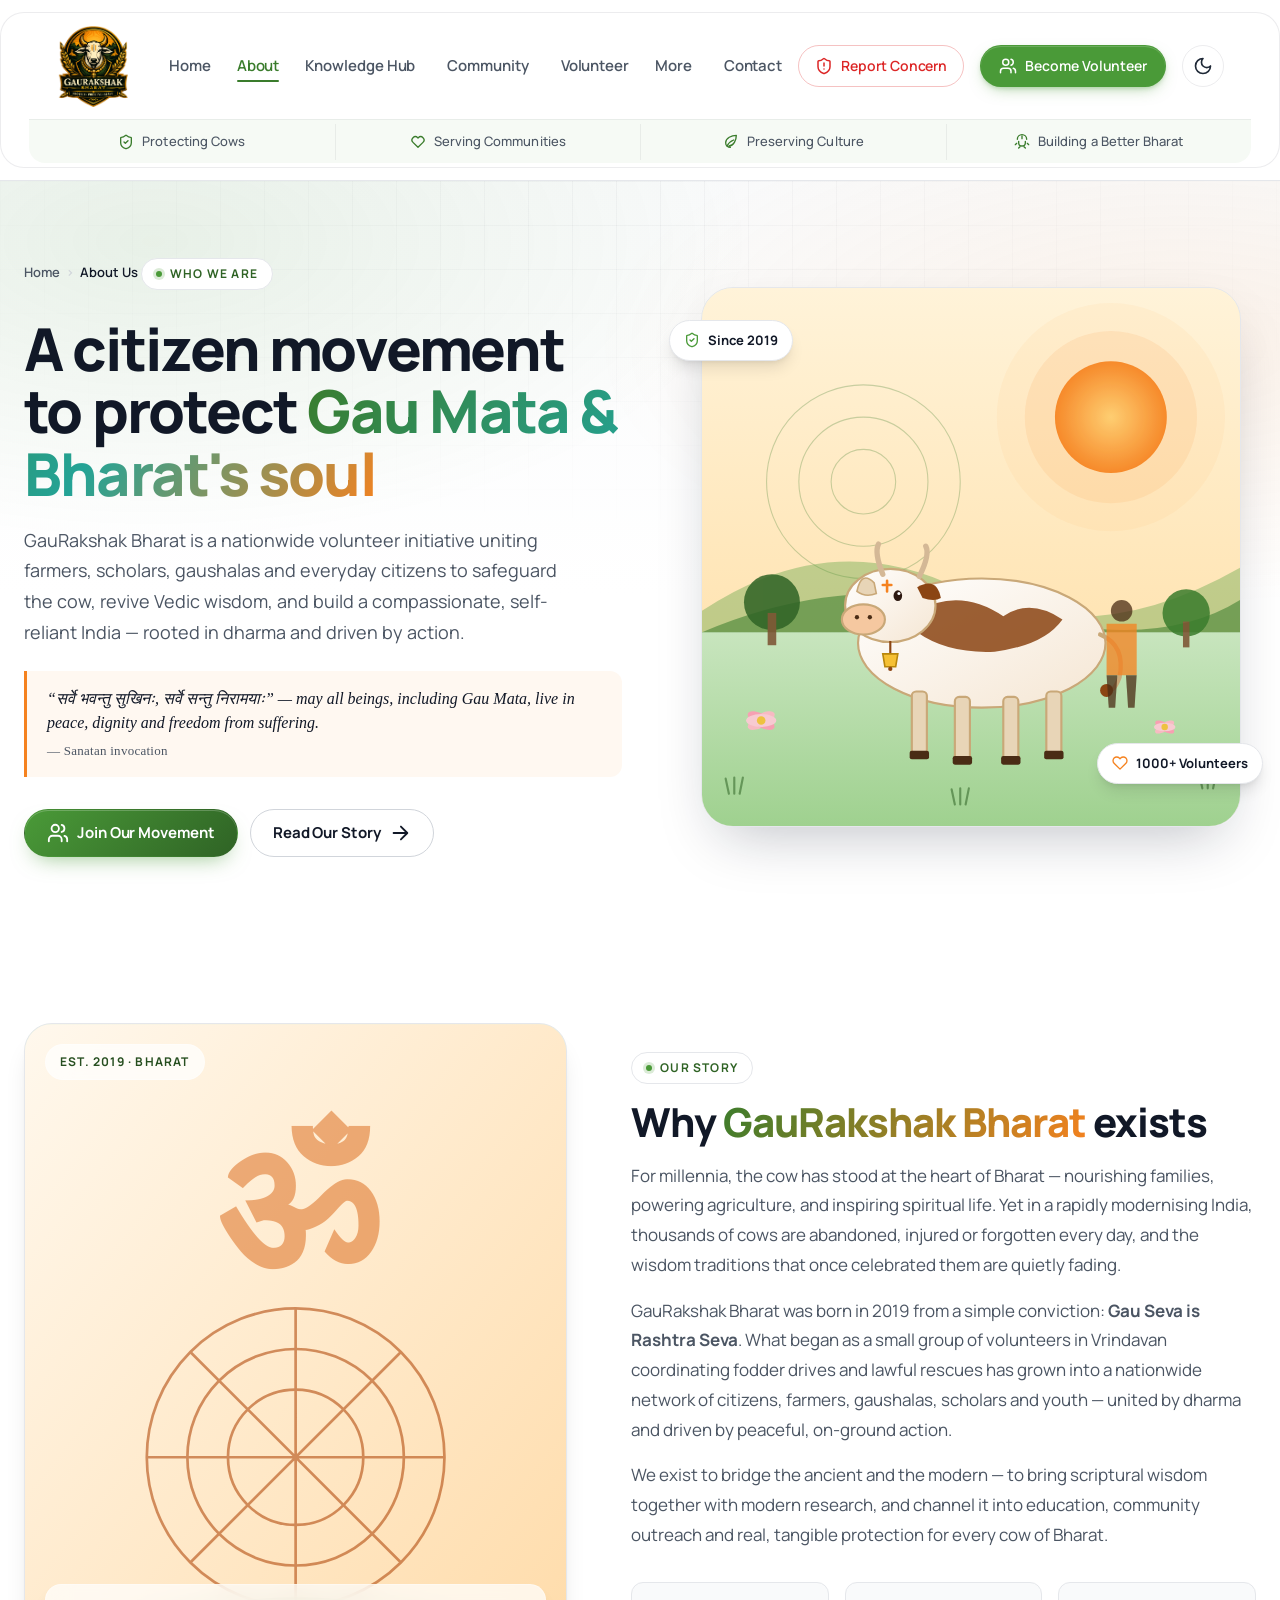
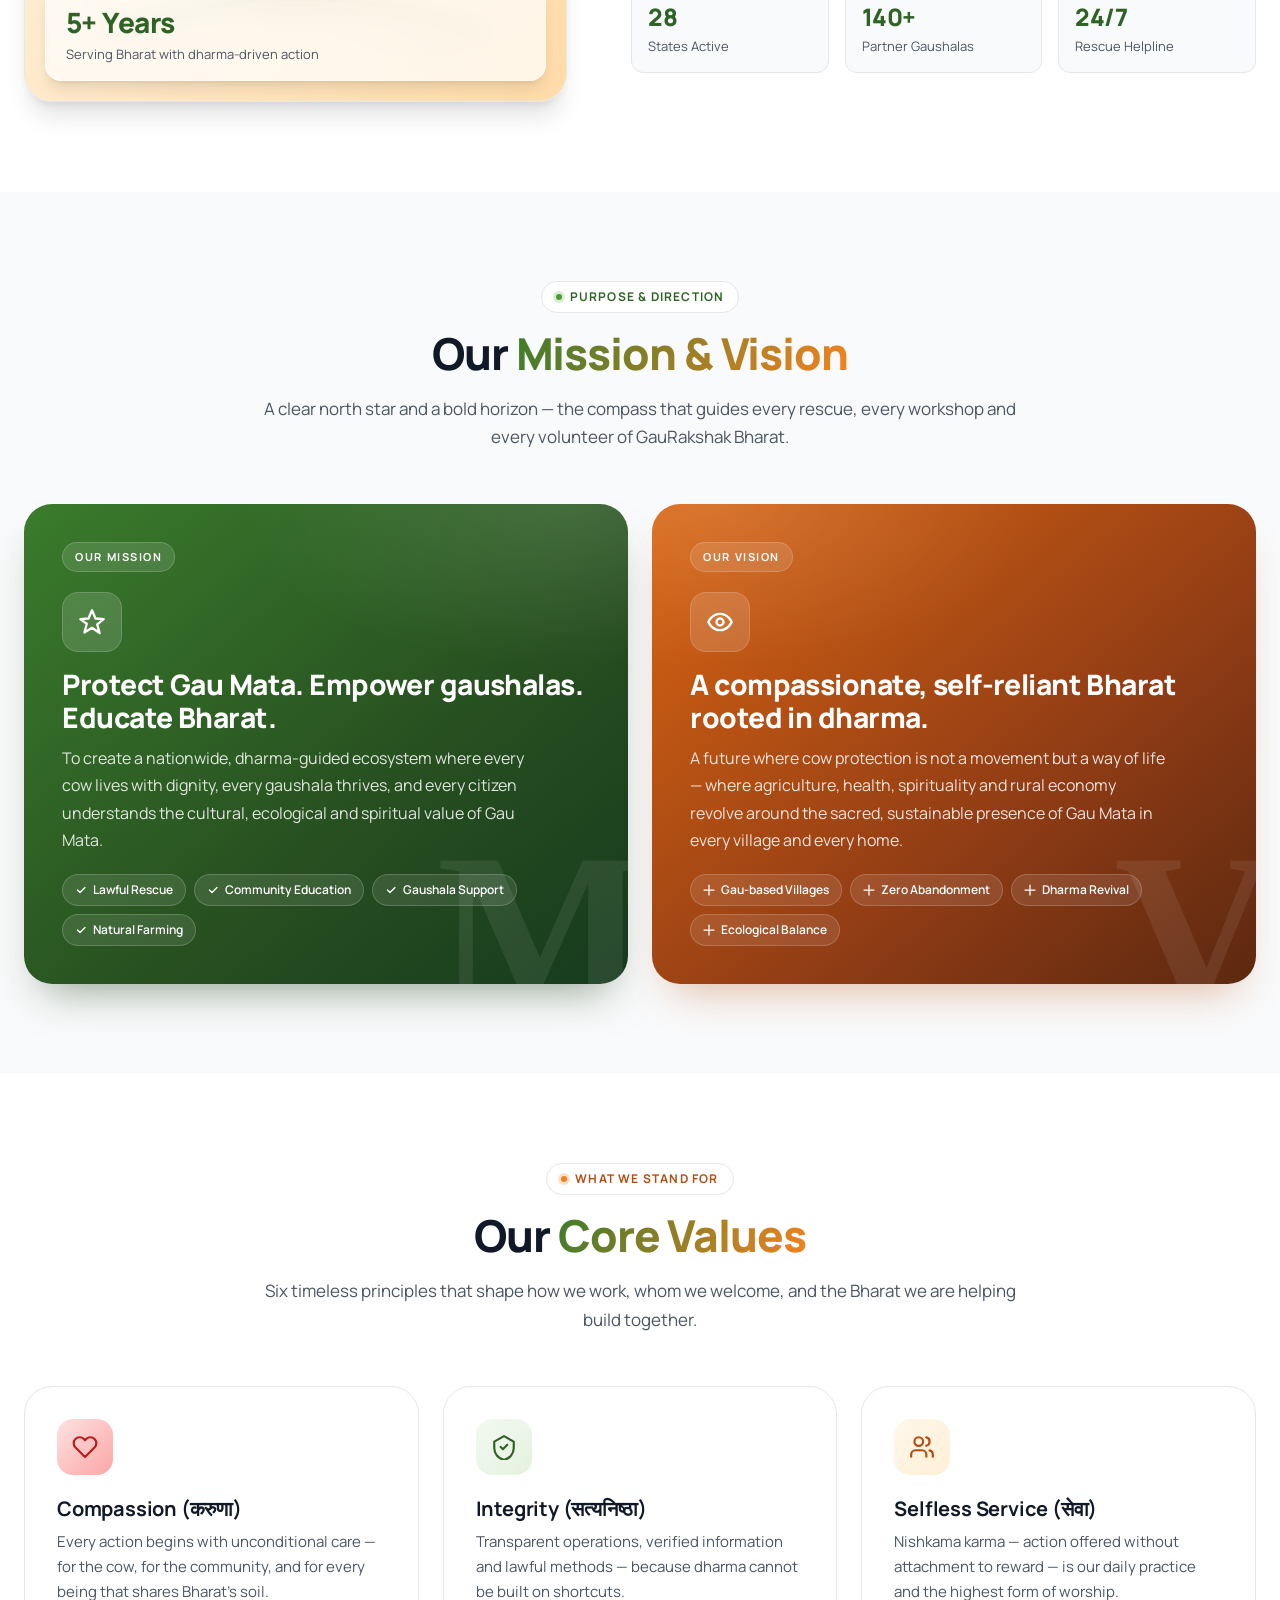
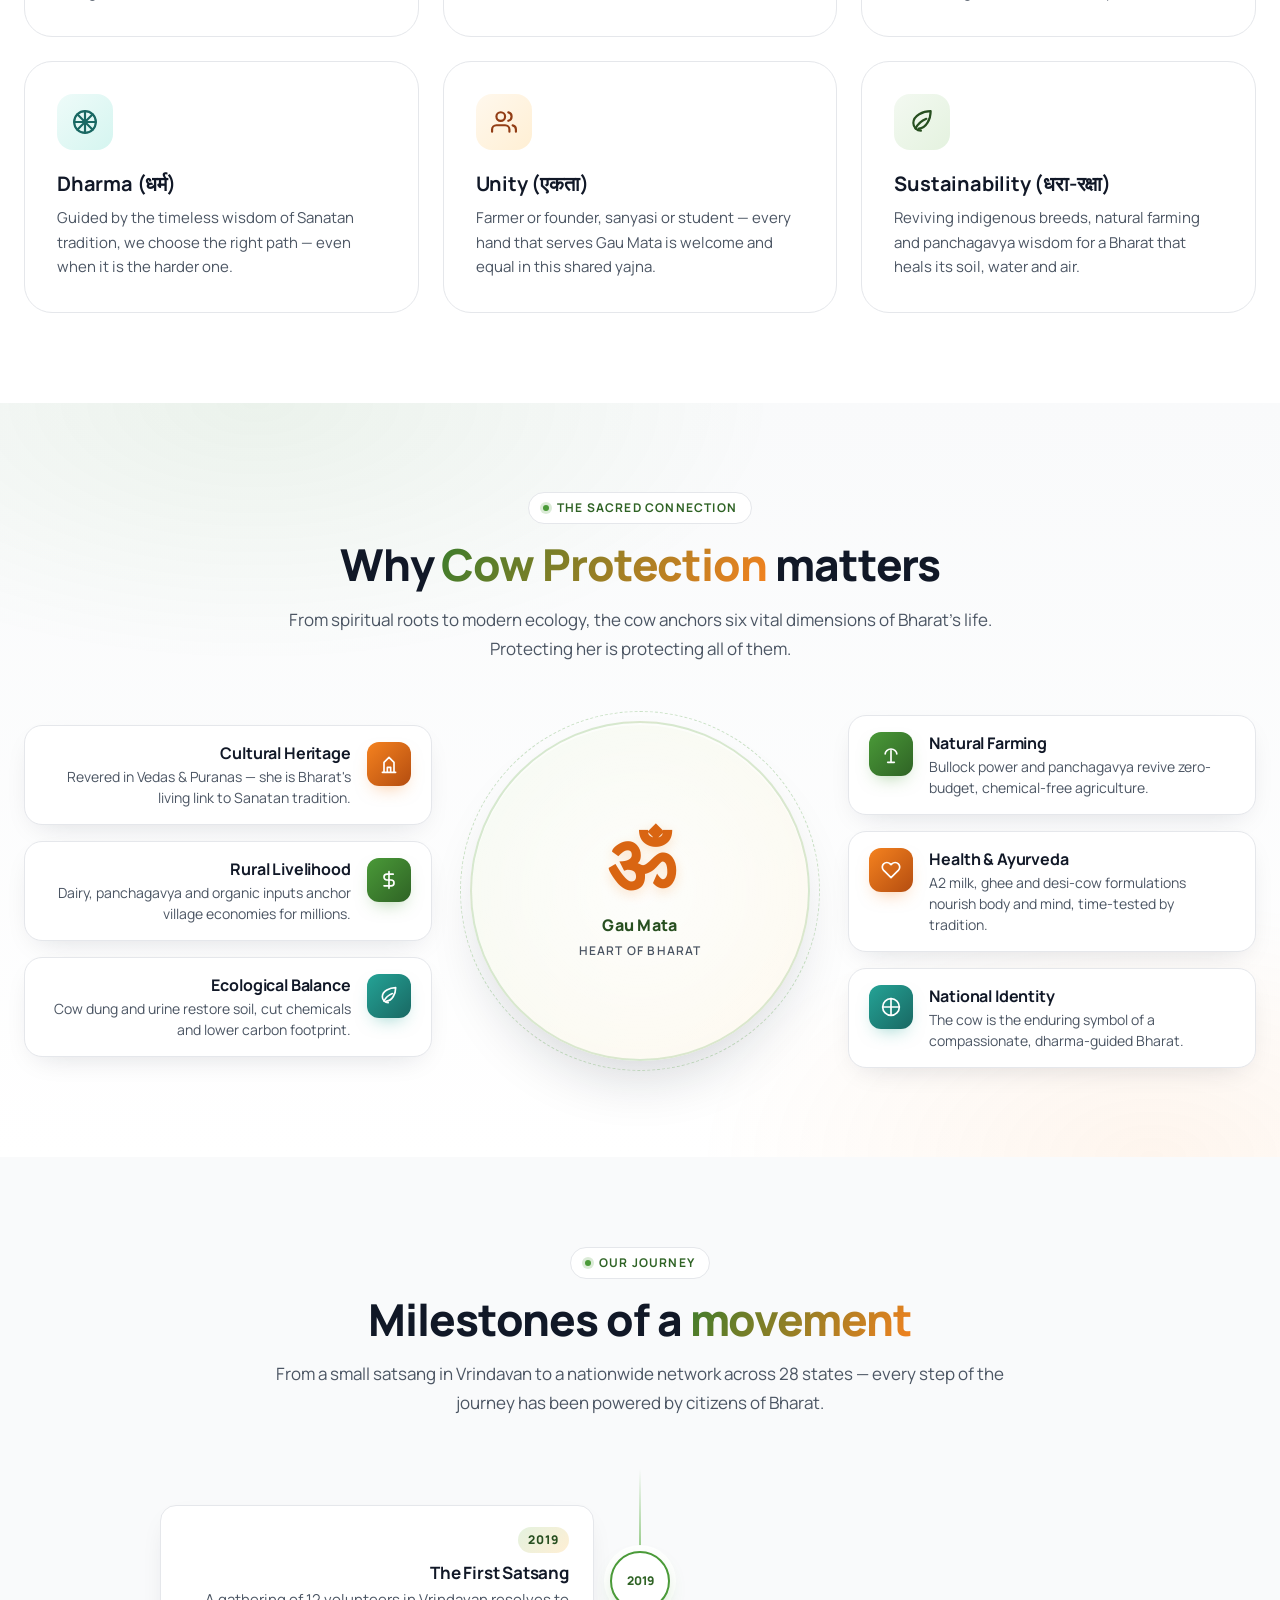
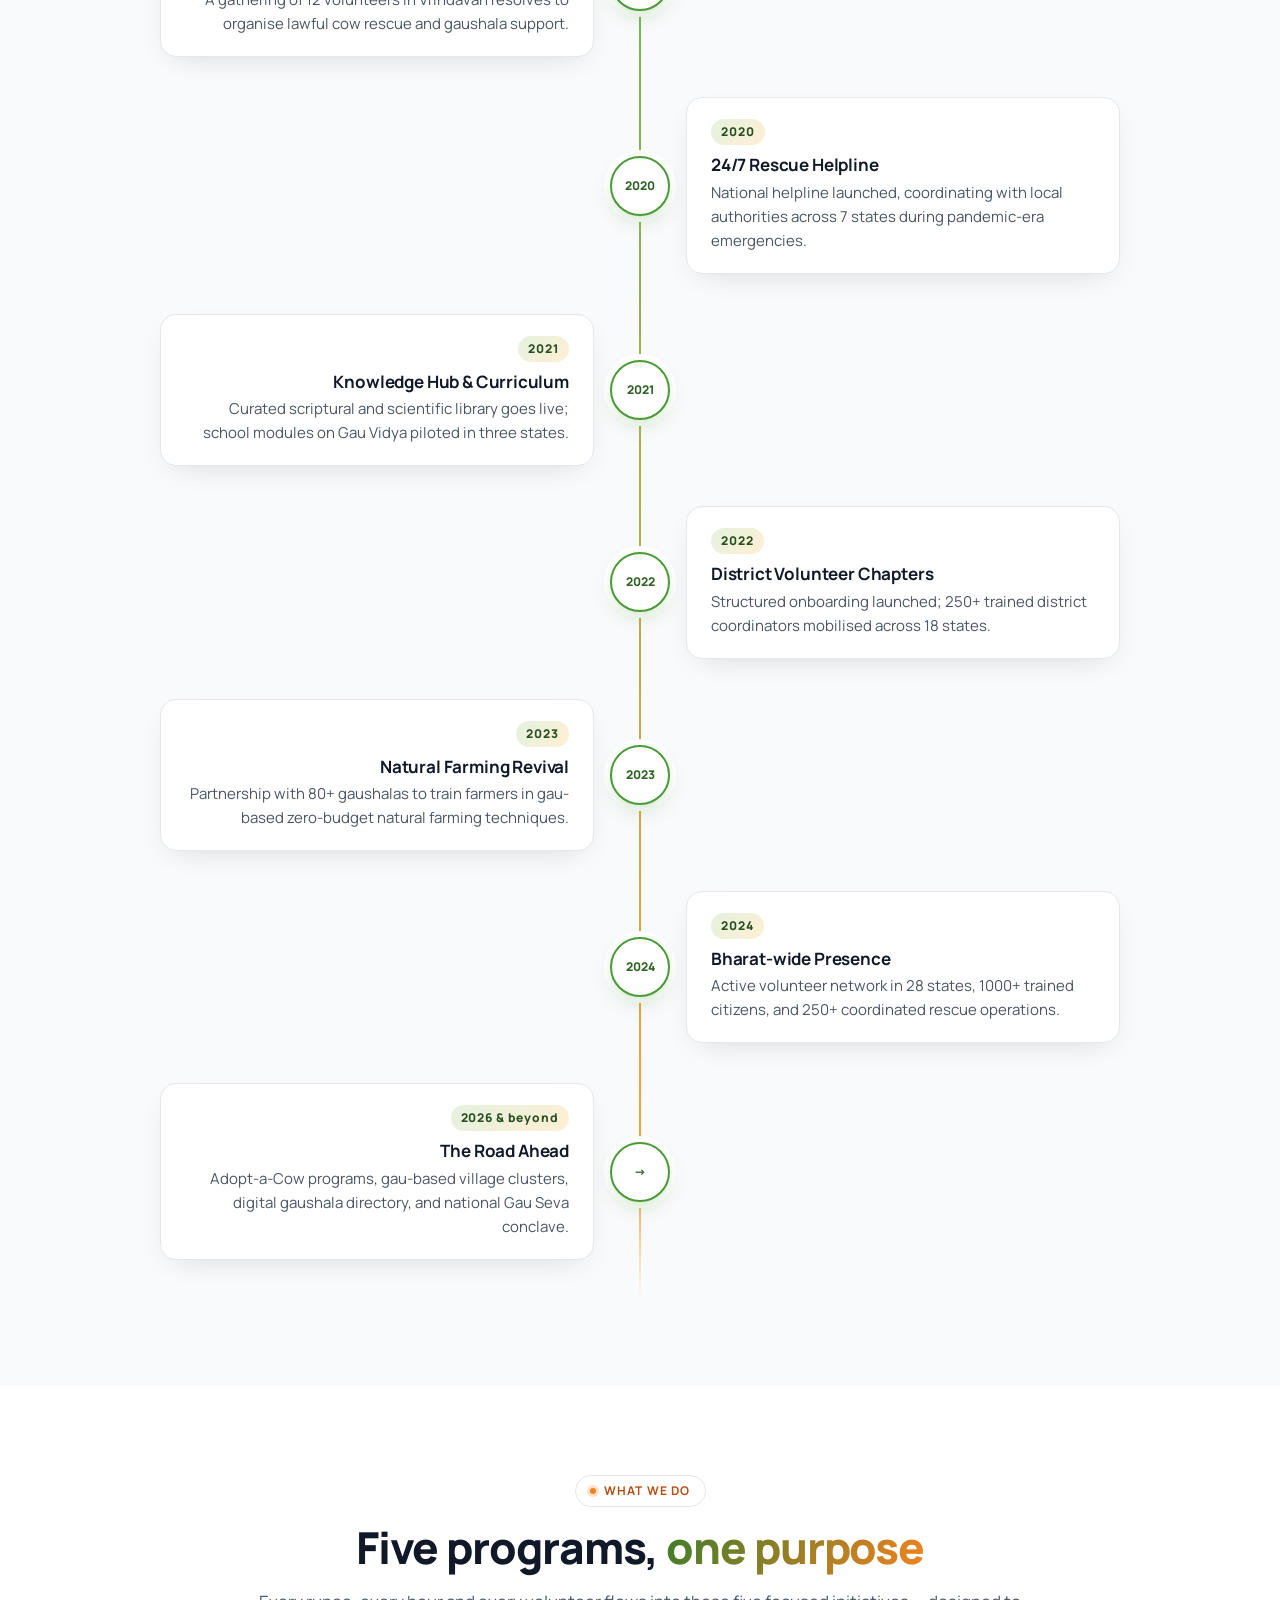
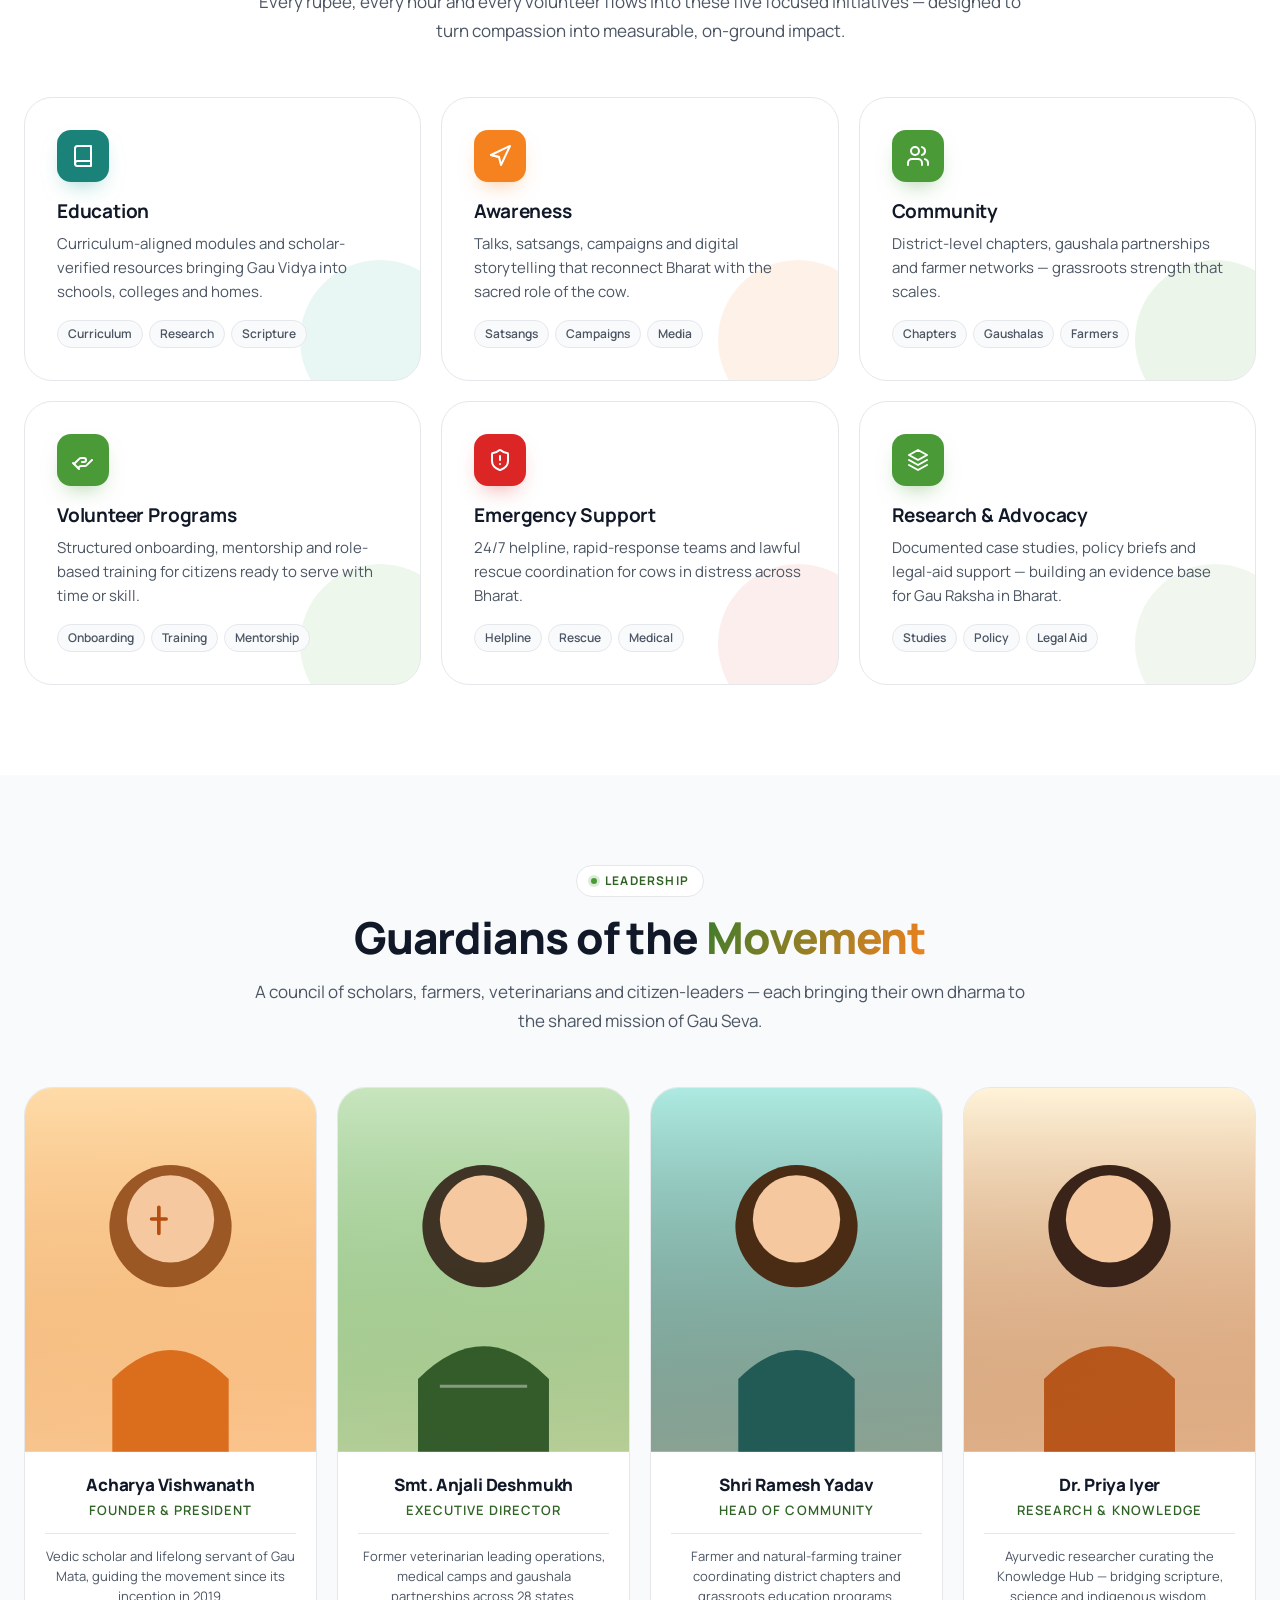
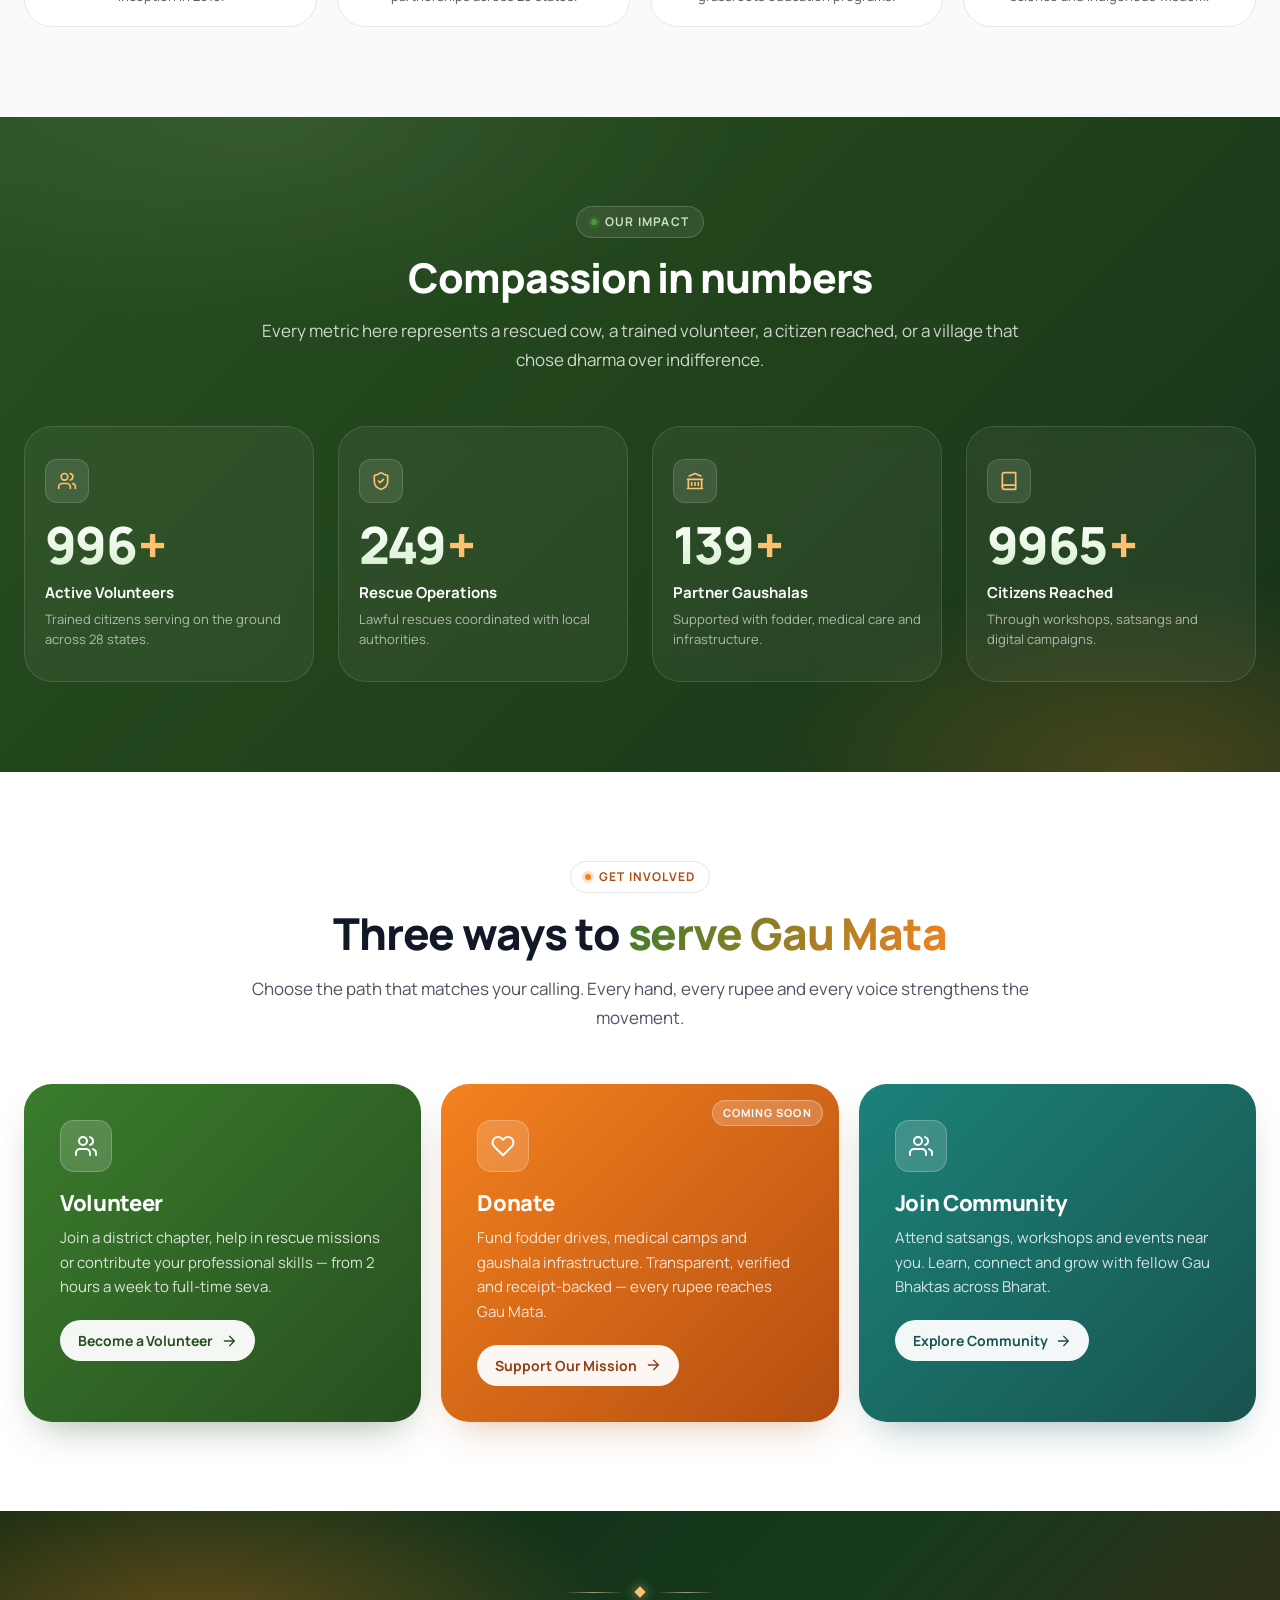
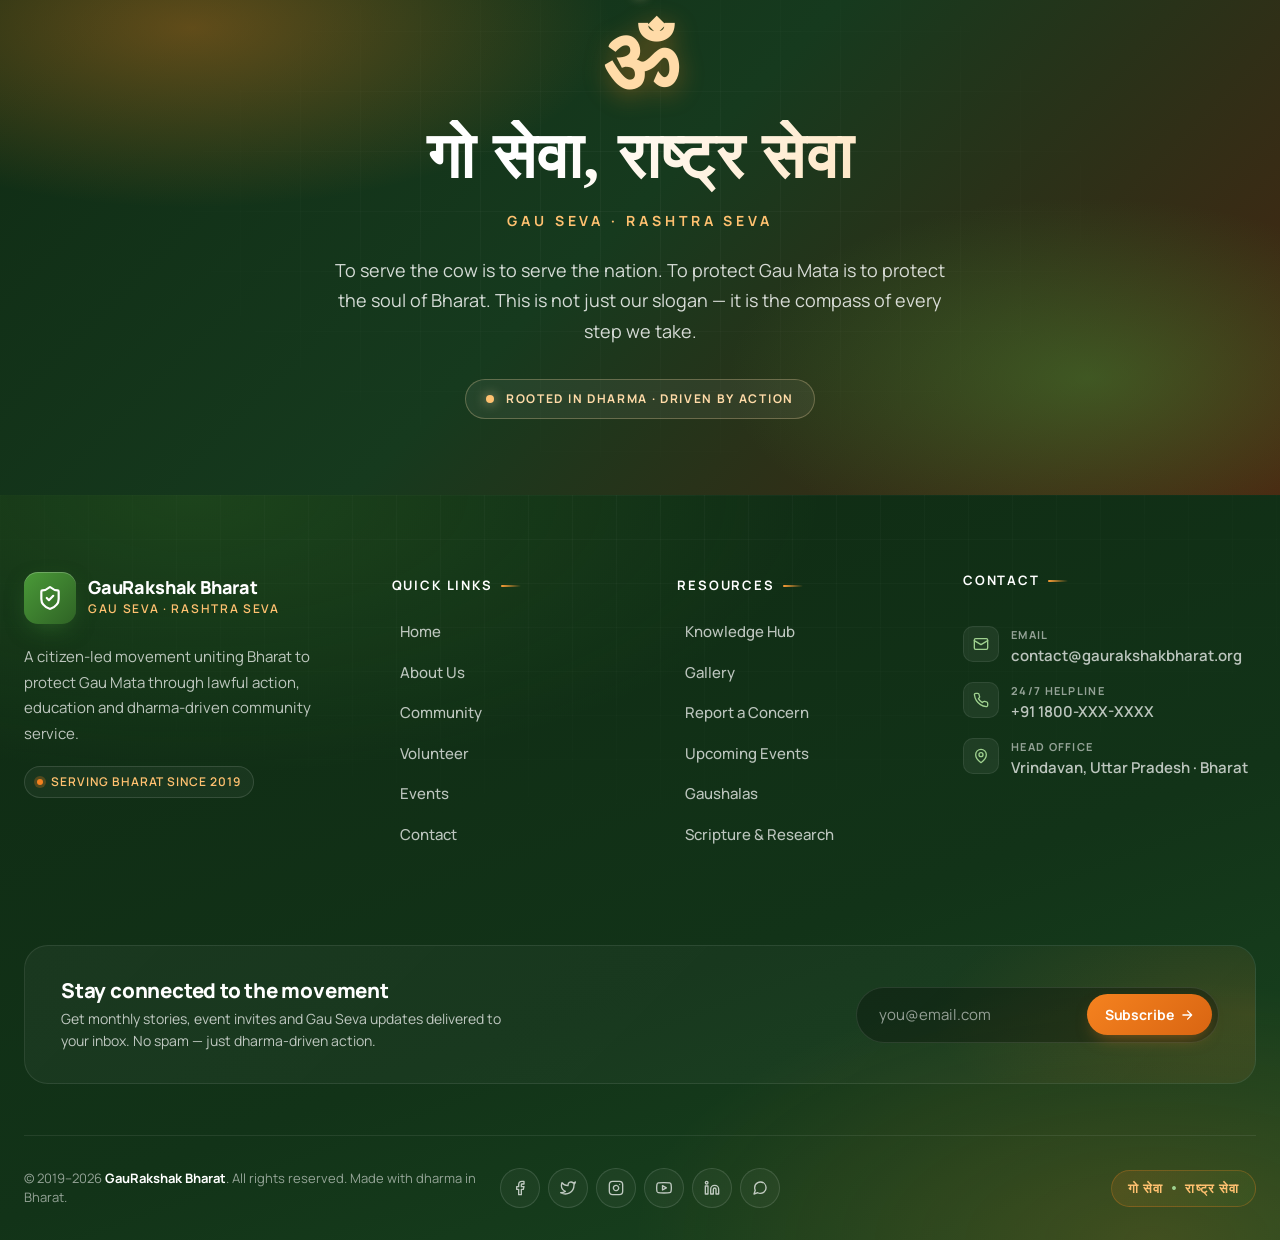
==== commit f64146a1: "auto-commit for e907eb00-c419-409d-b61b-18ee0f0d4214" ====
--- a/pages/about.html
+++ b/pages/about.html
@@ -3,16 +3,44 @@
 <head>
   <meta charset="UTF-8">
   <meta name="viewport" content="width=device-width, initial-scale=1.0">
-  <title>About — GauRakshak Bharat</title>
-  <meta name="description" content="Learn about GauRakshak Bharat — our mission, vision, and commitment to cow protection and community compassion.">
+
+  <!-- Primary SEO -->
+  <title>About Us — GauRakshak Bharat | Our Mission, Vision &amp; Story</title>
+  <meta name="description" content="Learn how GauRakshak Bharat unites citizens, farmers, gaushalas and volunteers to protect Gau Mata, revive Vedic wisdom, and build a compassionate, self-reliant Bharat.">
+  <meta name="keywords" content="about GauRakshak Bharat, cow protection India, gau seva mission, gaushala NGO, volunteer network, Bharat NGO">
+  <meta name="author" content="GauRakshak Bharat">
   <meta name="robots" content="index, follow">
   <link rel="canonical" href="https://gaurakshakbharat.org/pages/about.html">
+
+  <!-- Open Graph -->
+  <meta property="og:type" content="website">
+  <meta property="og:title" content="About Us — GauRakshak Bharat">
+  <meta property="og:description" content="Our mission, vision, story, and journey — protecting Gau Mata through community, education and lawful compassion.">
+  <meta property="og:url" content="https://gaurakshakbharat.org/pages/about.html">
+  <meta property="og:site_name" content="GauRakshak Bharat">
+  <meta property="og:locale" content="en_IN">
+
+  <!-- Twitter -->
+  <meta name="twitter:card" content="summary_large_image">
+  <meta name="twitter:title" content="About — GauRakshak Bharat">
+  <meta name="twitter:description" content="A citizen-led movement for Gau Seva across Bharat.">
+
   <link rel="icon" type="image/x-icon" href="../assets/icons/favicon.ico">
+  <link rel="apple-touch-icon" href="../assets/icons/apple-touch-icon.png">
   <meta name="theme-color" content="#4a9a38">
+
+  <!-- Fonts (match navbar) -->
+  <link rel="preconnect" href="https://fonts.googleapis.com">
+  <link rel="preconnect" href="https://fonts.gstatic.com" crossorigin>
+  <link rel="stylesheet" href="https://fonts.googleapis.com/css2?family=Manrope:wght@400;500;600;700;800&display=swap">
+
+  <!-- Stylesheets — dependency order -->
   <link rel="stylesheet" href="../css/variables.css">
   <link rel="stylesheet" href="../css/style.css">
   <link rel="stylesheet" href="../css/animations.css">
   <link rel="stylesheet" href="../css/responsive.css">
+  <link rel="stylesheet" href="../css/about.css">
+  <link rel="stylesheet" href="../css/footer.css">
 </head>
 <body>
 
@@ -24,9 +52,8 @@
   <div class="page-wrapper">
 
     <!-- =============================================
-         HOMEPAGE NAVIGATION
+         NAVIGATION (unchanged — same as homepage)
          ============================================= -->
-
     <header class="navbar" role="banner">
       <div class="container navbar__shell">
         <div class="navbar__inner">
@@ -43,9 +70,9 @@
             </span>
           </button>
 
-        <a href="../index.html" class="navbar__brand" aria-label="GauRakshak Bharat — Home">
-          <img src="../assets/icons/Mainlogo.png" alt="GauRakshak Bharat" class="navbar__logo">
-        </a>
+          <a href="../index.html" class="navbar__brand" aria-label="GauRakshak Bharat — Home">
+            <img src="../assets/icons/Mainlogo.png" alt="GauRakshak Bharat" class="navbar__logo">
+          </a>
 
           <nav class="navbar__nav" id="main-nav" role="navigation" aria-label="Main navigation">
             <a href="../index.html" class="navbar__link">Home</a>
@@ -134,8 +161,8 @@
         <div class="navbar__mobile-panel" id="mobile-nav" aria-hidden="true">
           <div class="mobile-menu">
             <nav class="mobile-menu__primary" aria-label="Mobile navigation">
-              <a href="../index.html" class="mobile-menu__link is-active"><svg class="icon" viewBox="0 0 24 24" aria-hidden="true"><path d="m3 9 9-7 9 7v11a2 2 0 0 1-2 2h-4v-7H9v7H5a2 2 0 0 1-2-2z"></path></svg>Home</a>
-              <a href="about.html" class="mobile-menu__link"><svg class="icon" viewBox="0 0 24 24" aria-hidden="true"><path d="M19 21v-2a4 4 0 0 0-4-4H9a4 4 0 0 0-4 4v2"></path><circle cx="12" cy="7" r="4"></circle></svg>About</a>
+              <a href="../index.html" class="mobile-menu__link"><svg class="icon" viewBox="0 0 24 24" aria-hidden="true"><path d="m3 9 9-7 9 7v11a2 2 0 0 1-2 2h-4v-7H9v7H5a2 2 0 0 1-2-2z"></path></svg>Home</a>
+              <a href="about.html" class="mobile-menu__link is-active"><svg class="icon" viewBox="0 0 24 24" aria-hidden="true"><path d="M19 21v-2a4 4 0 0 0-4-4H9a4 4 0 0 0-4 4v2"></path><circle cx="12" cy="7" r="4"></circle></svg>About</a>
               <a href="knowledge.html" class="mobile-menu__link"><svg class="icon" viewBox="0 0 24 24" aria-hidden="true"><path d="M4 19.5A2.5 2.5 0 0 1 6.5 17H20"></path><path d="M4 4.5A2.5 2.5 0 0 1 6.5 2H20v20H6.5A2.5 2.5 0 0 1 4 19.5z"></path></svg>Knowledge Hub</a>
               <a href="community.html" class="mobile-menu__link"><svg class="icon" viewBox="0 0 24 24" aria-hidden="true"><path d="M16 21v-2a4 4 0 0 0-4-4H6a4 4 0 0 0-4 4v2"></path><circle cx="9" cy="7" r="4"></circle><path d="M22 21v-2a4 4 0 0 0-3-3.87M16 3.13a4 4 0 0 1 0 7.75"></path></svg>Community</a>
               <a href="volunteer.html" class="mobile-menu__link"><svg class="icon" viewBox="0 0 24 24" aria-hidden="true"><path d="M11 14h2a2 2 0 1 0 0-4h-3c-.6 0-1.1.2-1.5.6L3 16"></path><path d="m7 20 1.6-1.4c.4-.4.9-.6 1.5-.6H14c.6 0 1.1-.2 1.5-.6l5.5-5.4"></path><path d="m2 15 6 6"></path></svg>Volunteer</a>
@@ -166,14 +193,1000 @@
       </div>
     </header>
 
-    <main id="main-content" class="main-content" role="main">
-      <section class="section section--placeholder" aria-label="About page content placeholder" data-placeholder-label="About Page — Content Coming Soon"></section>
+    <!-- =============================================
+         MAIN ABOUT CONTENT
+         ============================================= -->
+    <main id="main-content" class="main-content about-page" role="main">
+
+      <!-- 1. HERO BANNER -->
+      <section class="abt-hero" aria-labelledby="abt-hero-title">
+        <div class="abt-hero__inner">
+          <div data-animate="fade-up">
+            <nav class="abt-hero__breadcrumb" aria-label="Breadcrumb">
+              <a href="../index.html">Home</a>
+              <span class="sep" aria-hidden="true">›</span>
+              <span class="current">About Us</span>
+            </nav>
+
+            <span class="abt-eyebrow">
+              <span class="dot" aria-hidden="true"></span>
+              Who We Are
+            </span>
+
+            <h1 id="abt-hero-title" class="abt-hero__title">
+              A citizen movement to protect
+              <span class="accent">Gau Mata &amp; Bharat's soul</span>
+            </h1>
+
+            <p class="abt-hero__mission">
+              GauRakshak Bharat is a nationwide volunteer initiative uniting farmers,
+              scholars, gaushalas and everyday citizens to safeguard the cow, revive
+              Vedic wisdom, and build a compassionate, self-reliant India — rooted in
+              dharma and driven by action.
+            </p>
+
+            <blockquote class="abt-hero__quote">
+              “सर्वे भवन्तु सुखिनः, सर्वे सन्तु निरामयाः” — may all beings, including
+              Gau Mata, live in peace, dignity and freedom from suffering.
+              <cite>— Sanatan invocation</cite>
+            </blockquote>
+
+            <div class="abt-hero__actions">
+              <a href="volunteer.html" class="abt-btn abt-btn--primary" data-testid="about-hero-volunteer">
+                <svg class="abt-icon" viewBox="0 0 24 24" aria-hidden="true"><path d="M16 21v-2a4 4 0 0 0-4-4H6a4 4 0 0 0-4 4v2"></path><circle cx="9" cy="7" r="4"></circle><path d="M22 21v-2a4 4 0 0 0-3-3.87M16 3.13a4 4 0 0 1 0 7.75"></path></svg>
+                Join Our Movement
+              </a>
+              <a href="#our-story" class="abt-btn abt-btn--ghost" data-testid="about-hero-story">
+                Read Our Story
+                <svg class="abt-icon" viewBox="0 0 24 24" aria-hidden="true"><path d="M5 12h14M13 5l7 7-7 7"></path></svg>
+              </a>
+            </div>
+          </div>
+
+          <div class="abt-hero__visual" data-animate="fade-left" aria-hidden="true">
+            <div class="abt-hero__illustration">
+              <svg viewBox="0 0 500 500" xmlns="http://www.w3.org/2000/svg">
+                <defs>
+                  <linearGradient id="abt-sky" x1="0" y1="0" x2="0" y2="1">
+                    <stop offset="0%" stop-color="#fff3d9"/>
+                    <stop offset="100%" stop-color="#ffe4b3"/>
+                  </linearGradient>
+                  <linearGradient id="abt-ground" x1="0" y1="0" x2="0" y2="1">
+                    <stop offset="0%" stop-color="#c8e5be"/>
+                    <stop offset="100%" stop-color="#9fd18f"/>
+                  </linearGradient>
+                  <linearGradient id="abt-body" x1="0" y1="0" x2="1" y2="1">
+                    <stop offset="0%" stop-color="#ffffff"/>
+                    <stop offset="100%" stop-color="#f5e6d3"/>
+                  </linearGradient>
+                  <radialGradient id="abt-sun" cx="50%" cy="50%" r="50%">
+                    <stop offset="0%" stop-color="#ffd97a"/>
+                    <stop offset="100%" stop-color="#f5821f"/>
+                  </radialGradient>
+                </defs>
+
+                <rect width="500" height="320" fill="url(#abt-sky)"/>
+                <circle cx="380" cy="120" r="52" fill="url(#abt-sun)" opacity="0.92"/>
+                <circle cx="380" cy="120" r="80" fill="#f5821f" opacity="0.1"/>
+                <circle cx="380" cy="120" r="106" fill="#f5821f" opacity="0.05"/>
+
+                <!-- Mandala backdrop -->
+                <g transform="translate(150 180)" fill="none" stroke="#3a7c2c" stroke-width="1" opacity="0.28">
+                  <circle r="90"/>
+                  <circle r="60"/>
+                  <circle r="30"/>
+                </g>
+
+                <!-- Hills -->
+                <path d="M0 300 Q 120 220 240 280 T 500 260 L 500 340 L 0 340 Z" fill="#4a9a38" opacity="0.35"/>
+                <path d="M0 320 Q 140 260 280 300 T 500 290 L 500 360 L 0 360 Z" fill="#3a7c2c" opacity="0.55"/>
+
+                <rect y="320" width="500" height="180" fill="url(#abt-ground)"/>
+
+                <!-- Trees -->
+                <g opacity="0.85">
+                  <circle cx="65" cy="292" r="26" fill="#2f6325"/>
+                  <rect x="61" y="302" width="8" height="30" fill="#7a5030"/>
+                  <circle cx="450" cy="302" r="22" fill="#3a7c2c"/>
+                  <rect x="447" y="310" width="6" height="24" fill="#7a5030"/>
+                </g>
+
+                <!-- Cow -->
+                <g transform="translate(140 200)">
+                  <ellipse cx="120" cy="130" rx="115" ry="60" fill="url(#abt-body)" stroke="#c9a878" stroke-width="2"/>
+                  <path d="M60 100 Q 100 78 140 105 Q 165 88 195 108 Q 178 132 132 138 Q 88 140 60 120 Z" fill="#8b4513" opacity="0.85"/>
+                  <rect x="55" y="175" width="14" height="60" rx="4" fill="#e8d5b7" stroke="#c9a878" stroke-width="2"/>
+                  <rect x="95" y="180" width="14" height="60" rx="4" fill="#e8d5b7" stroke="#c9a878" stroke-width="2"/>
+                  <rect x="140" y="180" width="14" height="60" rx="4" fill="#e8d5b7" stroke="#c9a878" stroke-width="2"/>
+                  <rect x="180" y="175" width="14" height="60" rx="4" fill="#e8d5b7" stroke="#c9a878" stroke-width="2"/>
+                  <rect x="53" y="230" width="18" height="8" rx="2" fill="#4a2c15"/>
+                  <rect x="93" y="235" width="18" height="8" rx="2" fill="#4a2c15"/>
+                  <rect x="138" y="235" width="18" height="8" rx="2" fill="#4a2c15"/>
+                  <rect x="178" y="230" width="18" height="8" rx="2" fill="#4a2c15"/>
+                  <path d="M230 122 Q 254 132 248 162 Q 242 178 236 172" stroke="#c9a878" stroke-width="4" fill="none" stroke-linecap="round"/>
+                  <circle cx="236" cy="174" r="6" fill="#8b4513"/>
+
+                  <ellipse cx="35" cy="95" rx="42" ry="34" fill="url(#abt-body)" stroke="#c9a878" stroke-width="2"/>
+                  <ellipse cx="10" cy="108" rx="20" ry="14" fill="#f5c8a0" stroke="#c9a878" stroke-width="2"/>
+                  <circle cx="4" cy="106" r="2" fill="#4a2c15"/>
+                  <circle cx="16" cy="106" r="2" fill="#4a2c15"/>
+                  <ellipse cx="42" cy="86" rx="4" ry="5" fill="#2c1810"/>
+                  <circle cx="43" cy="84" r="1.4" fill="#fff"/>
+                  <path d="M60 78 Q 78 68 82 88 Q 76 92 65 88 Z" fill="#8b4513"/>
+                  <path d="M20 74 Q 8 62 4 82 Q 12 88 22 84 Z" fill="#e8d5b7" stroke="#c9a878" stroke-width="1.5"/>
+                  <path d="M62 68 Q 72 48 68 40" stroke="#d4b896" stroke-width="5" fill="none" stroke-linecap="round"/>
+                  <path d="M28 66 Q 20 46 24 38" stroke="#d4b896" stroke-width="5" fill="none" stroke-linecap="round"/>
+                  <!-- Tilak -->
+                  <path d="M32 72 L 32 82 M28 76 L 36 76" stroke="#f5821f" stroke-width="2.4" stroke-linecap="round"/>
+                  <!-- Bell -->
+                  <line x1="35" y1="128" x2="35" y2="140" stroke="#8b4513" stroke-width="2"/>
+                  <path d="M28 140 L 42 140 L 40 152 L 30 152 Z" fill="#f5c034" stroke="#b8860b" stroke-width="1.5"/>
+                  <circle cx="35" cy="154" r="2" fill="#8b4513"/>
+                </g>
+
+                <!-- Devotee silhouette -->
+                <g transform="translate(390 300)" opacity="0.75">
+                  <circle cx="0" cy="0" r="10" fill="#4a2c15"/>
+                  <path d="M-14 12 L -14 60 L 14 60 L 14 12 Z" fill="#f5821f"/>
+                  <path d="M-14 60 L -12 90 L -6 90 L -4 60 Z" fill="#4a2c15"/>
+                  <path d="M14 60 L 12 90 L 6 90 L 4 60 Z" fill="#4a2c15"/>
+                </g>
+
+                <!-- Lotus flowers -->
+                <g transform="translate(55 402)" opacity="0.9">
+                  <ellipse cx="0" cy="0" rx="14" ry="6" fill="#ffb7c5" transform="rotate(-30)"/>
+                  <ellipse cx="0" cy="0" rx="14" ry="6" fill="#ff9ab4" transform="rotate(30)"/>
+                  <ellipse cx="0" cy="0" rx="14" ry="6" fill="#ffc9d6"/>
+                  <circle cx="0" cy="0" r="4" fill="#f5c034"/>
+                </g>
+                <g transform="translate(430 408)" opacity="0.9">
+                  <ellipse cx="0" cy="0" rx="10" ry="4" fill="#ffb7c5" transform="rotate(-30)"/>
+                  <ellipse cx="0" cy="0" rx="10" ry="4" fill="#ff9ab4" transform="rotate(30)"/>
+                  <ellipse cx="0" cy="0" rx="10" ry="4" fill="#ffc9d6"/>
+                  <circle cx="0" cy="0" r="3" fill="#f5c034"/>
+                </g>
+
+                <!-- Grass -->
+                <g stroke="#2f6325" stroke-width="2" stroke-linecap="round" opacity="0.55">
+                  <path d="M30 470 L 30 455 M35 470 L 38 455 M25 470 L 22 456"/>
+                  <path d="M470 465 L 470 450 M475 465 L 478 450 M465 465 L 462 451"/>
+                  <path d="M240 480 L 240 465 M245 480 L 248 465 M235 480 L 232 466"/>
+                </g>
+              </svg>
+            </div>
+
+            <div class="abt-hero__floater abt-hero__floater--tl">
+              <svg class="abt-icon" viewBox="0 0 24 24" aria-hidden="true"><path d="M20 13c0 5-3.5 7.5-7.66 8.95a1 1 0 0 1-.67-.01C7.5 20.5 4 18 4 13V6a1 1 0 0 1 1-1c2 0 4.5-1.2 6.24-2.72a1.17 1.17 0 0 1 1.52 0C14.51 3.81 17 5 19 5a1 1 0 0 1 1 1z"></path><path d="m9 12 2 2 4-4"></path></svg>
+              Since 2019
+            </div>
+
+            <div class="abt-hero__floater abt-hero__floater--br">
+              <svg class="abt-icon" viewBox="0 0 24 24" aria-hidden="true"><path d="M20.84 4.61a5.5 5.5 0 0 0-7.78 0L12 5.67l-1.06-1.06a5.5 5.5 0 0 0-7.78 7.78l1.06 1.06L12 21.23l7.78-7.78 1.06-1.06a5.5 5.5 0 0 0 0-7.78z"></path></svg>
+              1000+ Volunteers
+            </div>
+          </div>
+        </div>
+      </section>
+
+      <!-- 2. OUR STORY -->
+      <section id="our-story" class="abt-section" aria-labelledby="abt-story-title">
+        <div class="abt-story__grid">
+          <div class="abt-story__visual" data-animate="fade-right" aria-hidden="true">
+            <svg viewBox="0 0 400 500" xmlns="http://www.w3.org/2000/svg">
+              <defs>
+                <linearGradient id="story-bg" x1="0" y1="0" x2="1" y2="1">
+                  <stop offset="0%" stop-color="#fff8ed"/>
+                  <stop offset="100%" stop-color="#ffdba8"/>
+                </linearGradient>
+              </defs>
+              <rect width="400" height="500" fill="url(#story-bg)"/>
+              <text x="200" y="180" text-anchor="middle" font-size="140" fill="#d96512" opacity="0.5" font-family="serif" font-weight="bold">ॐ</text>
+              <g transform="translate(200 320)" fill="none" stroke="#b44d10" stroke-width="2" opacity="0.6">
+                <circle r="110"/>
+                <circle r="80"/>
+                <circle r="50"/>
+                <path d="M0 -110 L 0 110 M -110 0 L 110 0 M -78 -78 L 78 78 M -78 78 L 78 -78"/>
+              </g>
+              <path d="M60 450 Q 200 400 340 450" stroke="#3a7c2c" stroke-width="3" fill="none" opacity="0.6"/>
+              <path d="M80 470 Q 200 420 320 470" stroke="#3a7c2c" stroke-width="2" fill="none" opacity="0.4"/>
+            </svg>
+            <span class="abt-story__badge">Est. 2019 · Bharat</span>
+            <div class="abt-story__stat">
+              <div class="abt-story__stat-num">5+ Years</div>
+              <div class="abt-story__stat-label">Serving Bharat with dharma-driven action</div>
+            </div>
+          </div>
+
+          <div class="abt-story__body" data-animate="fade-left">
+            <span class="abt-eyebrow"><span class="dot" aria-hidden="true"></span>Our Story</span>
+            <h2 id="abt-story-title">Why <span class="accent">GauRakshak Bharat</span> exists</h2>
+            <p>
+              For millennia, the cow has stood at the heart of Bharat — nourishing families,
+              powering agriculture, and inspiring spiritual life. Yet in a rapidly modernising
+              India, thousands of cows are abandoned, injured or forgotten every day, and the
+              wisdom traditions that once celebrated them are quietly fading.
+            </p>
+            <p>
+              GauRakshak Bharat was born in 2019 from a simple conviction: <strong>Gau Seva
+              is Rashtra Seva</strong>. What began as a small group of volunteers in Vrindavan
+              coordinating fodder drives and lawful rescues has grown into a nationwide network
+              of citizens, farmers, gaushalas, scholars and youth — united by dharma and driven
+              by peaceful, on-ground action.
+            </p>
+            <p>
+              We exist to bridge the ancient and the modern — to bring scriptural wisdom together
+              with modern research, and channel it into education, community outreach and
+              real, tangible protection for every cow of Bharat.
+            </p>
+
+            <div class="abt-story__meta">
+              <div class="abt-story__meta-item">
+                <div class="abt-story__meta-num">28</div>
+                <span class="abt-story__meta-label">States Active</span>
+              </div>
+              <div class="abt-story__meta-item">
+                <div class="abt-story__meta-num">140+</div>
+                <span class="abt-story__meta-label">Partner Gaushalas</span>
+              </div>
+              <div class="abt-story__meta-item">
+                <div class="abt-story__meta-num">24/7</div>
+                <span class="abt-story__meta-label">Rescue Helpline</span>
+              </div>
+            </div>
+          </div>
+        </div>
+      </section>
+
+      <!-- 3 & 4. MISSION + VISION -->
+      <section class="abt-section abt-section--subtle" aria-labelledby="abt-mv-title">
+        <div class="abt-head" data-animate="fade-up">
+          <span class="abt-eyebrow"><span class="dot" aria-hidden="true"></span>Purpose &amp; Direction</span>
+          <h2 id="abt-mv-title" class="abt-head__title">Our <span class="accent">Mission &amp; Vision</span></h2>
+          <p class="abt-head__lede">
+            A clear north star and a bold horizon — the compass that guides every rescue,
+            every workshop and every volunteer of GauRakshak Bharat.
+          </p>
+        </div>
+
+        <div class="abt-mv__grid" data-stagger>
+          <article class="abt-mv-card abt-mv-card--mission" data-glyph="M" data-animate="fade-up">
+            <span class="abt-mv-card__eyebrow">Our Mission</span>
+            <div class="abt-mv-card__icon" aria-hidden="true">
+              <svg class="abt-icon" viewBox="0 0 24 24"><path d="m12 2 3 7 7 .5-5.5 4.5 2 7.5L12 17l-6.5 4 2-7.5L2 9.5 9 9z"></path></svg>
+            </div>
+            <h3 class="abt-mv-card__title">Protect Gau Mata. Empower gaushalas. Educate Bharat.</h3>
+            <p class="abt-mv-card__text">
+              To create a nationwide, dharma-guided ecosystem where every cow lives with
+              dignity, every gaushala thrives, and every citizen understands the cultural,
+              ecological and spiritual value of Gau Mata.
+            </p>
+            <div class="abt-mv-card__pillars">
+              <span class="abt-mv-card__pill"><svg class="abt-icon" viewBox="0 0 24 24"><path d="m5 12 5 5L20 7"></path></svg>Lawful Rescue</span>
+              <span class="abt-mv-card__pill"><svg class="abt-icon" viewBox="0 0 24 24"><path d="m5 12 5 5L20 7"></path></svg>Community Education</span>
+              <span class="abt-mv-card__pill"><svg class="abt-icon" viewBox="0 0 24 24"><path d="m5 12 5 5L20 7"></path></svg>Gaushala Support</span>
+              <span class="abt-mv-card__pill"><svg class="abt-icon" viewBox="0 0 24 24"><path d="m5 12 5 5L20 7"></path></svg>Natural Farming</span>
+            </div>
+          </article>
+
+          <article class="abt-mv-card abt-mv-card--vision" data-glyph="V" data-animate="fade-up">
+            <span class="abt-mv-card__eyebrow">Our Vision</span>
+            <div class="abt-mv-card__icon" aria-hidden="true">
+              <svg class="abt-icon" viewBox="0 0 24 24"><path d="M2 12s3-7 10-7 10 7 10 7-3 7-10 7S2 12 2 12z"></path><circle cx="12" cy="12" r="3"></circle></svg>
+            </div>
+            <h3 class="abt-mv-card__title">A compassionate, self-reliant Bharat rooted in dharma.</h3>
+            <p class="abt-mv-card__text">
+              A future where cow protection is not a movement but a way of life — where
+              agriculture, health, spirituality and rural economy revolve around the sacred,
+              sustainable presence of Gau Mata in every village and every home.
+            </p>
+            <div class="abt-mv-card__pillars">
+              <span class="abt-mv-card__pill"><svg class="abt-icon" viewBox="0 0 24 24"><path d="M12 2v20M2 12h20"></path></svg>Gau-based Villages</span>
+              <span class="abt-mv-card__pill"><svg class="abt-icon" viewBox="0 0 24 24"><path d="M12 2v20M2 12h20"></path></svg>Zero Abandonment</span>
+              <span class="abt-mv-card__pill"><svg class="abt-icon" viewBox="0 0 24 24"><path d="M12 2v20M2 12h20"></path></svg>Dharma Revival</span>
+              <span class="abt-mv-card__pill"><svg class="abt-icon" viewBox="0 0 24 24"><path d="M12 2v20M2 12h20"></path></svg>Ecological Balance</span>
+            </div>
+          </article>
+        </div>
+      </section>
+
+      <!-- 5. CORE VALUES -->
+      <section class="abt-section" aria-labelledby="abt-values-title">
+        <div class="abt-head" data-animate="fade-up">
+          <span class="abt-eyebrow abt-eyebrow--saffron"><span class="dot" aria-hidden="true"></span>What We Stand For</span>
+          <h2 id="abt-values-title" class="abt-head__title">Our <span class="accent">Core Values</span></h2>
+          <p class="abt-head__lede">
+            Six timeless principles that shape how we work, whom we welcome, and the
+            Bharat we are helping build together.
+          </p>
+        </div>
+
+        <div class="abt-values__grid" data-stagger>
+          <div class="abt-value-card abt-value-card--compassion" data-animate="fade-up">
+            <div class="abt-value-card__icon" aria-hidden="true">
+              <svg class="abt-icon" viewBox="0 0 24 24"><path d="M20.84 4.61a5.5 5.5 0 0 0-7.78 0L12 5.67l-1.06-1.06a5.5 5.5 0 0 0-7.78 7.78l1.06 1.06L12 21.23l7.78-7.78 1.06-1.06a5.5 5.5 0 0 0 0-7.78z"></path></svg>
+            </div>
+            <h3>Compassion (करुणा)</h3>
+            <p>Every action begins with unconditional care — for the cow, for the community, and for every being that shares Bharat's soil.</p>
+          </div>
+
+          <div class="abt-value-card abt-value-card--integrity" data-animate="fade-up">
+            <div class="abt-value-card__icon" aria-hidden="true">
+              <svg class="abt-icon" viewBox="0 0 24 24"><path d="M12 2L3 7v6c0 5 3.5 9.5 9 11 5.5-1.5 9-6 9-11V7z"></path><path d="m9 12 2 2 4-4"></path></svg>
+            </div>
+            <h3>Integrity (सत्यनिष्ठा)</h3>
+            <p>Transparent operations, verified information and lawful methods — because dharma cannot be built on shortcuts.</p>
+          </div>
+
+          <div class="abt-value-card abt-value-card--service" data-animate="fade-up">
+            <div class="abt-value-card__icon" aria-hidden="true">
+              <svg class="abt-icon" viewBox="0 0 24 24"><path d="M16 21v-2a4 4 0 0 0-4-4H6a4 4 0 0 0-4 4v2"></path><circle cx="9" cy="7" r="4"></circle><path d="M22 21v-2a4 4 0 0 0-3-3.87M16 3.13a4 4 0 0 1 0 7.75"></path></svg>
+            </div>
+            <h3>Selfless Service (सेवा)</h3>
+            <p>Nishkama karma — action offered without attachment to reward — is our daily practice and the highest form of worship.</p>
+          </div>
+
+          <div class="abt-value-card abt-value-card--dharma" data-animate="fade-up">
+            <div class="abt-value-card__icon" aria-hidden="true">
+              <svg class="abt-icon" viewBox="0 0 24 24"><circle cx="12" cy="12" r="10"></circle><path d="M12 2v20M2 12h20M4.93 4.93l14.14 14.14M19.07 4.93 4.93 19.07"></path></svg>
+            </div>
+            <h3>Dharma (धर्म)</h3>
+            <p>Guided by the timeless wisdom of Sanatan tradition, we choose the right path — even when it is the harder one.</p>
+          </div>
+
+          <div class="abt-value-card abt-value-card--unity" data-animate="fade-up">
+            <div class="abt-value-card__icon" aria-hidden="true">
+              <svg class="abt-icon" viewBox="0 0 24 24"><path d="M17 21v-2a4 4 0 0 0-4-4H5a4 4 0 0 0-4 4v2"></path><circle cx="9" cy="7" r="4"></circle><path d="M23 21v-2a4 4 0 0 0-3-3.87M16 3.13a4 4 0 0 1 0 7.75"></path></svg>
+            </div>
+            <h3>Unity (एकता)</h3>
+            <p>Farmer or founder, sanyasi or student — every hand that serves Gau Mata is welcome and equal in this shared yajna.</p>
+          </div>
+
+          <div class="abt-value-card abt-value-card--sustain" data-animate="fade-up">
+            <div class="abt-value-card__icon" aria-hidden="true">
+              <svg class="abt-icon" viewBox="0 0 24 24"><path d="M11 20A7 7 0 0 1 4 13c0-7 9-11 16-11 0 7-4 16-11 16Z"></path><path d="M6 18c2-4 5-7 10-9"></path></svg>
+            </div>
+            <h3>Sustainability (धरा-रक्षा)</h3>
+            <p>Reviving indigenous breeds, natural farming and panchagavya wisdom for a Bharat that heals its soil, water and air.</p>
+          </div>
+        </div>
+      </section>
+
+      <!-- 6. WHY COW PROTECTION MATTERS — infographic -->
+      <section class="abt-why" aria-labelledby="abt-why-title">
+        <div class="abt-head" data-animate="fade-up">
+          <span class="abt-eyebrow"><span class="dot" aria-hidden="true"></span>The Sacred Connection</span>
+          <h2 id="abt-why-title" class="abt-head__title">Why <span class="accent">Cow Protection</span> matters</h2>
+          <p class="abt-head__lede">
+            From spiritual roots to modern ecology, the cow anchors six vital dimensions of
+            Bharat's life. Protecting her is protecting all of them.
+          </p>
+        </div>
+
+        <div class="abt-why__infograph">
+          <div class="abt-why__side abt-why__side--left" data-stagger>
+            <div class="abt-why__node" data-animate="fade-right">
+              <div class="abt-why__node-body">
+                <h4>Cultural Heritage</h4>
+                <p>Revered in Vedas &amp; Puranas — she is Bharat's living link to Sanatan tradition.</p>
+              </div>
+              <div class="abt-why__node-icon is-saffron" aria-hidden="true">
+                <svg class="abt-icon" viewBox="0 0 24 24"><path d="M4 22h16M6 22V10l6-6 6 6v12M10 22v-6h4v6"></path></svg>
+              </div>
+            </div>
+
+            <div class="abt-why__node" data-animate="fade-right">
+              <div class="abt-why__node-body">
+                <h4>Rural Livelihood</h4>
+                <p>Dairy, panchagavya and organic inputs anchor village economies for millions.</p>
+              </div>
+              <div class="abt-why__node-icon" aria-hidden="true">
+                <svg class="abt-icon" viewBox="0 0 24 24"><path d="M12 2v20M17 5H9.5a3.5 3.5 0 0 0 0 7h5a3.5 3.5 0 0 1 0 7H6"></path></svg>
+              </div>
+            </div>
+
+            <div class="abt-why__node" data-animate="fade-right">
+              <div class="abt-why__node-body">
+                <h4>Ecological Balance</h4>
+                <p>Cow dung and urine restore soil, cut chemicals and lower carbon footprint.</p>
+              </div>
+              <div class="abt-why__node-icon is-accent" aria-hidden="true">
+                <svg class="abt-icon" viewBox="0 0 24 24"><path d="M11 20A7 7 0 0 1 4 13c0-7 9-11 16-11 0 7-4 16-11 16Z"></path><path d="M6 18c2-4 5-7 10-9"></path></svg>
+              </div>
+            </div>
+          </div>
+
+          <div class="abt-why__center" data-animate="scale" aria-hidden="true">
+            <div>
+              <div class="abt-why__center-om">ॐ</div>
+              <div class="abt-why__center-title">Gau Mata</div>
+              <div class="abt-why__center-sub">Heart of Bharat</div>
+            </div>
+          </div>
+
+          <div class="abt-why__side abt-why__side--right" data-stagger>
+            <div class="abt-why__node" data-animate="fade-left">
+              <div class="abt-why__node-icon" aria-hidden="true">
+                <svg class="abt-icon" viewBox="0 0 24 24"><path d="M12 22V8M5 12c0-3 3-6 7-6s7 3 7 6M8 22h8"></path></svg>
+              </div>
+              <div class="abt-why__node-body">
+                <h4>Natural Farming</h4>
+                <p>Bullock power and panchagavya revive zero-budget, chemical-free agriculture.</p>
+              </div>
+            </div>
+
+            <div class="abt-why__node" data-animate="fade-left">
+              <div class="abt-why__node-icon is-saffron" aria-hidden="true">
+                <svg class="abt-icon" viewBox="0 0 24 24"><path d="M20.84 4.61a5.5 5.5 0 0 0-7.78 0L12 5.67l-1.06-1.06a5.5 5.5 0 0 0-7.78 7.78l1.06 1.06L12 21.23l7.78-7.78 1.06-1.06a5.5 5.5 0 0 0 0-7.78z"></path></svg>
+              </div>
+              <div class="abt-why__node-body">
+                <h4>Health &amp; Ayurveda</h4>
+                <p>A2 milk, ghee and desi-cow formulations nourish body and mind, time-tested by tradition.</p>
+              </div>
+            </div>
+
+            <div class="abt-why__node" data-animate="fade-left">
+              <div class="abt-why__node-icon is-accent" aria-hidden="true">
+                <svg class="abt-icon" viewBox="0 0 24 24"><circle cx="12" cy="12" r="10"></circle><path d="M12 2v20M2 12h20"></path></svg>
+              </div>
+              <div class="abt-why__node-body">
+                <h4>National Identity</h4>
+                <p>The cow is the enduring symbol of a compassionate, dharma-guided Bharat.</p>
+              </div>
+            </div>
+          </div>
+        </div>
+      </section>
+
+      <!-- 7. TIMELINE -->
+      <section class="abt-section abt-section--subtle" aria-labelledby="abt-timeline-title">
+        <div class="abt-head" data-animate="fade-up">
+          <span class="abt-eyebrow"><span class="dot" aria-hidden="true"></span>Our Journey</span>
+          <h2 id="abt-timeline-title" class="abt-head__title">Milestones of a <span class="accent">movement</span></h2>
+          <p class="abt-head__lede">
+            From a small satsang in Vrindavan to a nationwide network across 28 states —
+            every step of the journey has been powered by citizens of Bharat.
+          </p>
+        </div>
+
+        <ol class="abt-timeline" aria-label="Organization journey">
+          <li class="abt-timeline__item abt-timeline__item--left" data-animate="fade-up">
+            <div class="abt-timeline__card">
+              <span class="abt-timeline__year">2019</span>
+              <h4>The First Satsang</h4>
+              <p>A gathering of 12 volunteers in Vrindavan resolves to organise lawful cow rescue and gaushala support.</p>
+            </div>
+            <div class="abt-timeline__dot" aria-hidden="true">2019</div>
+            <div></div>
+          </li>
+
+          <li class="abt-timeline__item abt-timeline__item--right" data-animate="fade-up">
+            <div></div>
+            <div class="abt-timeline__dot" aria-hidden="true">2020</div>
+            <div class="abt-timeline__card">
+              <span class="abt-timeline__year">2020</span>
+              <h4>24/7 Rescue Helpline</h4>
+              <p>National helpline launched, coordinating with local authorities across 7 states during pandemic-era emergencies.</p>
+            </div>
+          </li>
+
+          <li class="abt-timeline__item abt-timeline__item--left" data-animate="fade-up">
+            <div class="abt-timeline__card">
+              <span class="abt-timeline__year">2021</span>
+              <h4>Knowledge Hub &amp; Curriculum</h4>
+              <p>Curated scriptural and scientific library goes live; school modules on Gau Vidya piloted in three states.</p>
+            </div>
+            <div class="abt-timeline__dot" aria-hidden="true">2021</div>
+            <div></div>
+          </li>
+
+          <li class="abt-timeline__item abt-timeline__item--right" data-animate="fade-up">
+            <div></div>
+            <div class="abt-timeline__dot" aria-hidden="true">2022</div>
+            <div class="abt-timeline__card">
+              <span class="abt-timeline__year">2022</span>
+              <h4>District Volunteer Chapters</h4>
+              <p>Structured onboarding launched; 250+ trained district coordinators mobilised across 18 states.</p>
+            </div>
+          </li>
+
+          <li class="abt-timeline__item abt-timeline__item--left" data-animate="fade-up">
+            <div class="abt-timeline__card">
+              <span class="abt-timeline__year">2023</span>
+              <h4>Natural Farming Revival</h4>
+              <p>Partnership with 80+ gaushalas to train farmers in gau-based zero-budget natural farming techniques.</p>
+            </div>
+            <div class="abt-timeline__dot" aria-hidden="true">2023</div>
+            <div></div>
+          </li>
+
+          <li class="abt-timeline__item abt-timeline__item--right" data-animate="fade-up">
+            <div></div>
+            <div class="abt-timeline__dot" aria-hidden="true">2024</div>
+            <div class="abt-timeline__card">
+              <span class="abt-timeline__year">2024</span>
+              <h4>Bharat-wide Presence</h4>
+              <p>Active volunteer network in 28 states, 1000+ trained citizens, and 250+ coordinated rescue operations.</p>
+            </div>
+          </li>
+
+          <li class="abt-timeline__item abt-timeline__item--left" data-animate="fade-up">
+            <div class="abt-timeline__card">
+              <span class="abt-timeline__year">2026 &amp; beyond</span>
+              <h4>The Road Ahead</h4>
+              <p>Adopt-a-Cow programs, gau-based village clusters, digital gaushala directory, and national Gau Seva conclave.</p>
+            </div>
+            <div class="abt-timeline__dot" aria-hidden="true">→</div>
+            <div></div>
+          </li>
+        </ol>
+      </section>
+
+      <!-- 8. WHAT WE DO -->
+      <section class="abt-section" aria-labelledby="abt-do-title">
+        <div class="abt-head" data-animate="fade-up">
+          <span class="abt-eyebrow abt-eyebrow--saffron"><span class="dot" aria-hidden="true"></span>What We Do</span>
+          <h2 id="abt-do-title" class="abt-head__title">Five programs, <span class="accent">one purpose</span></h2>
+          <p class="abt-head__lede">
+            Every rupee, every hour and every volunteer flows into these five focused
+            initiatives — designed to turn compassion into measurable, on-ground impact.
+          </p>
+        </div>
+
+        <div class="abt-do__grid" data-stagger>
+          <article class="abt-do-card abt-do-card--edu" data-animate="fade-up">
+            <div class="abt-do-card__icon" aria-hidden="true">
+              <svg class="abt-icon" viewBox="0 0 24 24"><path d="M4 19.5A2.5 2.5 0 0 1 6.5 17H20"></path><path d="M4 4.5A2.5 2.5 0 0 1 6.5 2H20v20H6.5A2.5 2.5 0 0 1 4 19.5z"></path></svg>
+            </div>
+            <div class="abt-do-card__body">
+              <h3 class="abt-do-card__title">Education</h3>
+              <p class="abt-do-card__text">Curriculum-aligned modules and scholar-verified resources bringing Gau Vidya into schools, colleges and homes.</p>
+              <div class="abt-do-card__tags">
+                <span class="abt-do-card__tag">Curriculum</span>
+                <span class="abt-do-card__tag">Research</span>
+                <span class="abt-do-card__tag">Scripture</span>
+              </div>
+            </div>
+          </article>
+
+          <article class="abt-do-card abt-do-card--awareness" data-animate="fade-up">
+            <div class="abt-do-card__icon" aria-hidden="true">
+              <svg class="abt-icon" viewBox="0 0 24 24"><path d="M3 11 22 2l-9 19-2-8z"></path><path d="M3 11 11 13"></path></svg>
+            </div>
+            <div class="abt-do-card__body">
+              <h3 class="abt-do-card__title">Awareness</h3>
+              <p class="abt-do-card__text">Talks, satsangs, campaigns and digital storytelling that reconnect Bharat with the sacred role of the cow.</p>
+              <div class="abt-do-card__tags">
+                <span class="abt-do-card__tag">Satsangs</span>
+                <span class="abt-do-card__tag">Campaigns</span>
+                <span class="abt-do-card__tag">Media</span>
+              </div>
+            </div>
+          </article>
+
+          <article class="abt-do-card abt-do-card--community" data-animate="fade-up">
+            <div class="abt-do-card__icon" aria-hidden="true">
+              <svg class="abt-icon" viewBox="0 0 24 24"><path d="M16 21v-2a4 4 0 0 0-4-4H6a4 4 0 0 0-4 4v2"></path><circle cx="9" cy="7" r="4"></circle><path d="M22 21v-2a4 4 0 0 0-3-3.87M16 3.13a4 4 0 0 1 0 7.75"></path></svg>
+            </div>
+            <div class="abt-do-card__body">
+              <h3 class="abt-do-card__title">Community</h3>
+              <p class="abt-do-card__text">District-level chapters, gaushala partnerships and farmer networks — grassroots strength that scales.</p>
+              <div class="abt-do-card__tags">
+                <span class="abt-do-card__tag">Chapters</span>
+                <span class="abt-do-card__tag">Gaushalas</span>
+                <span class="abt-do-card__tag">Farmers</span>
+              </div>
+            </div>
+          </article>
+
+          <article class="abt-do-card abt-do-card--volunteer" data-animate="fade-up">
+            <div class="abt-do-card__icon" aria-hidden="true">
+              <svg class="abt-icon" viewBox="0 0 24 24"><path d="M11 14h2a2 2 0 1 0 0-4h-3c-.6 0-1.1.2-1.5.6L3 16"></path><path d="m7 20 1.6-1.4c.4-.4.9-.6 1.5-.6H14c.6 0 1.1-.2 1.5-.6l5.5-5.4"></path><path d="m2 15 6 6"></path></svg>
+            </div>
+            <div class="abt-do-card__body">
+              <h3 class="abt-do-card__title">Volunteer Programs</h3>
+              <p class="abt-do-card__text">Structured onboarding, mentorship and role-based training for citizens ready to serve with time or skill.</p>
+              <div class="abt-do-card__tags">
+                <span class="abt-do-card__tag">Onboarding</span>
+                <span class="abt-do-card__tag">Training</span>
+                <span class="abt-do-card__tag">Mentorship</span>
+              </div>
+            </div>
+          </article>
+
+          <article class="abt-do-card abt-do-card--emergency" data-animate="fade-up">
+            <div class="abt-do-card__icon" aria-hidden="true">
+              <svg class="abt-icon" viewBox="0 0 24 24"><path d="M20 13c0 5-3.5 7.5-7.66 8.95a1 1 0 0 1-.67-.01C7.5 20.5 4 18 4 13V6a1 1 0 0 1 1-1c2 0 4.5-1.2 6.24-2.72a1.17 1.17 0 0 1 1.52 0C14.51 3.81 17 5 19 5a1 1 0 0 1 1 1z"></path><path d="M12 8v4M12 16h.01"></path></svg>
+            </div>
+            <div class="abt-do-card__body">
+              <h3 class="abt-do-card__title">Emergency Support</h3>
+              <p class="abt-do-card__text">24/7 helpline, rapid-response teams and lawful rescue coordination for cows in distress across Bharat.</p>
+              <div class="abt-do-card__tags">
+                <span class="abt-do-card__tag">Helpline</span>
+                <span class="abt-do-card__tag">Rescue</span>
+                <span class="abt-do-card__tag">Medical</span>
+              </div>
+            </div>
+          </article>
+
+          <article class="abt-do-card" data-animate="fade-up">
+            <div class="abt-do-card__icon" aria-hidden="true">
+              <svg class="abt-icon" viewBox="0 0 24 24"><path d="M12 2 3 7l9 5 9-5-9-5z"></path><path d="m3 17 9 5 9-5M3 12l9 5 9-5"></path></svg>
+            </div>
+            <div class="abt-do-card__body">
+              <h3 class="abt-do-card__title">Research &amp; Advocacy</h3>
+              <p class="abt-do-card__text">Documented case studies, policy briefs and legal-aid support — building an evidence base for Gau Raksha in Bharat.</p>
+              <div class="abt-do-card__tags">
+                <span class="abt-do-card__tag">Studies</span>
+                <span class="abt-do-card__tag">Policy</span>
+                <span class="abt-do-card__tag">Legal Aid</span>
+              </div>
+            </div>
+          </article>
+        </div>
+      </section>
+
+      <!-- 9. LEADERSHIP -->
+      <section class="abt-section abt-section--subtle" aria-labelledby="abt-leaders-title">
+        <div class="abt-head" data-animate="fade-up">
+          <span class="abt-eyebrow"><span class="dot" aria-hidden="true"></span>Leadership</span>
+          <h2 id="abt-leaders-title" class="abt-head__title">Guardians of the <span class="accent">Movement</span></h2>
+          <p class="abt-head__lede">
+            A council of scholars, farmers, veterinarians and citizen-leaders — each bringing
+            their own dharma to the shared mission of Gau Seva.
+          </p>
+        </div>
+
+        <div class="abt-leaders__grid" data-stagger>
+          <article class="abt-leader" data-animate="fade-up">
+            <div class="abt-leader__portrait" aria-hidden="true">
+              <svg viewBox="0 0 200 250" xmlns="http://www.w3.org/2000/svg">
+                <defs><linearGradient id="lp1" x1="0" y1="0" x2="0" y2="1"><stop offset="0%" stop-color="#ffdba8"/><stop offset="100%" stop-color="#f5821f" stop-opacity="0.4"/></linearGradient></defs>
+                <rect width="200" height="250" fill="url(#lp1)"/>
+                <circle cx="100" cy="95" r="42" fill="#8b4513" opacity="0.85"/>
+                <circle cx="100" cy="90" r="30" fill="#f5c8a0"/>
+                <path d="M60 200 Q 100 160 140 200 L 140 250 L 60 250 Z" fill="#d96512" opacity="0.9"/>
+                <path d="M92 82 L 92 100 M87 90 L 97 90" stroke="#b44d10" stroke-width="2.5" stroke-linecap="round"/>
+              </svg>
+            </div>
+            <div class="abt-leader__body">
+              <div class="abt-leader__name">Acharya Vishwanath</div>
+              <div class="abt-leader__role">Founder &amp; President</div>
+              <p class="abt-leader__bio">Vedic scholar and lifelong servant of Gau Mata, guiding the movement since its inception in 2019.</p>
+            </div>
+          </article>
+
+          <article class="abt-leader" data-animate="fade-up">
+            <div class="abt-leader__portrait" aria-hidden="true">
+              <svg viewBox="0 0 200 250" xmlns="http://www.w3.org/2000/svg">
+                <defs><linearGradient id="lp2" x1="0" y1="0" x2="0" y2="1"><stop offset="0%" stop-color="#c8e5be"/><stop offset="100%" stop-color="#4a9a38" stop-opacity="0.4"/></linearGradient></defs>
+                <rect width="200" height="250" fill="url(#lp2)"/>
+                <circle cx="100" cy="95" r="42" fill="#2c1810" opacity="0.85"/>
+                <circle cx="100" cy="90" r="30" fill="#f5c8a0"/>
+                <path d="M55 200 Q 100 155 145 200 L 145 250 L 55 250 Z" fill="#274f20" opacity="0.9"/>
+                <path d="M70 205 L 130 205" stroke="#fff" stroke-width="2" opacity="0.4"/>
+              </svg>
+            </div>
+            <div class="abt-leader__body">
+              <div class="abt-leader__name">Smt. Anjali Deshmukh</div>
+              <div class="abt-leader__role">Executive Director</div>
+              <p class="abt-leader__bio">Former veterinarian leading operations, medical camps and gaushala partnerships across 28 states.</p>
+            </div>
+          </article>
+
+          <article class="abt-leader" data-animate="fade-up">
+            <div class="abt-leader__portrait" aria-hidden="true">
+              <svg viewBox="0 0 200 250" xmlns="http://www.w3.org/2000/svg">
+                <defs><linearGradient id="lp3" x1="0" y1="0" x2="0" y2="1"><stop offset="0%" stop-color="#aeeae1"/><stop offset="100%" stop-color="#18534f" stop-opacity="0.5"/></linearGradient></defs>
+                <rect width="200" height="250" fill="url(#lp3)"/>
+                <circle cx="100" cy="95" r="42" fill="#4a2c15"/>
+                <circle cx="100" cy="90" r="30" fill="#f5c8a0"/>
+                <path d="M60 200 Q 100 160 140 200 L 140 250 L 60 250 Z" fill="#18534f" opacity="0.9"/>
+              </svg>
+            </div>
+            <div class="abt-leader__body">
+              <div class="abt-leader__name">Shri Ramesh Yadav</div>
+              <div class="abt-leader__role">Head of Community</div>
+              <p class="abt-leader__bio">Farmer and natural-farming trainer coordinating district chapters and grassroots education programs.</p>
+            </div>
+          </article>
+
+          <article class="abt-leader" data-animate="fade-up">
+            <div class="abt-leader__portrait" aria-hidden="true">
+              <svg viewBox="0 0 200 250" xmlns="http://www.w3.org/2000/svg">
+                <defs><linearGradient id="lp4" x1="0" y1="0" x2="0" y2="1"><stop offset="0%" stop-color="#fff3d9"/><stop offset="100%" stop-color="#b44d10" stop-opacity="0.4"/></linearGradient></defs>
+                <rect width="200" height="250" fill="url(#lp4)"/>
+                <circle cx="100" cy="95" r="42" fill="#3a2318"/>
+                <circle cx="100" cy="90" r="30" fill="#f5c8a0"/>
+                <path d="M55 200 Q 100 155 145 200 L 145 250 L 55 250 Z" fill="#b44d10" opacity="0.9"/>
+              </svg>
+            </div>
+            <div class="abt-leader__body">
+              <div class="abt-leader__name">Dr. Priya Iyer</div>
+              <div class="abt-leader__role">Research &amp; Knowledge</div>
+              <p class="abt-leader__bio">Ayurvedic researcher curating the Knowledge Hub — bridging scripture, science and indigenous wisdom.</p>
+            </div>
+          </article>
+        </div>
+      </section>
+
+      <!-- 10. IMPACT STATISTICS -->
+      <section class="abt-impact" aria-labelledby="abt-impact-title">
+        <div class="abt-impact__head" data-animate="fade-up">
+          <span class="abt-eyebrow"><span class="dot" aria-hidden="true"></span>Our Impact</span>
+          <h2 id="abt-impact-title" class="abt-impact__title">Compassion in numbers</h2>
+          <p class="abt-impact__lede">
+            Every metric here represents a rescued cow, a trained volunteer, a citizen reached,
+            or a village that chose dharma over indifference.
+          </p>
+        </div>
+
+        <div class="abt-impact__grid" data-stagger>
+          <div class="abt-impact__stat" data-animate="fade-up">
+            <div class="abt-impact__stat-icon" aria-hidden="true">
+              <svg class="abt-icon" viewBox="0 0 24 24"><path d="M16 21v-2a4 4 0 0 0-4-4H6a4 4 0 0 0-4 4v2"></path><circle cx="9" cy="7" r="4"></circle><path d="M22 21v-2a4 4 0 0 0-3-3.87M16 3.13a4 4 0 0 1 0 7.75"></path></svg>
+            </div>
+            <div class="abt-impact__stat-num">
+              <span data-counter="1000" data-counter-suffix="">0</span><span class="abt-impact__stat-suffix">+</span>
+            </div>
+            <div class="abt-impact__stat-label">Active Volunteers</div>
+            <div class="abt-impact__stat-sub">Trained citizens serving on the ground across 28 states.</div>
+          </div>
+
+          <div class="abt-impact__stat" data-animate="fade-up">
+            <div class="abt-impact__stat-icon" aria-hidden="true">
+              <svg class="abt-icon" viewBox="0 0 24 24"><path d="M20 13c0 5-3.5 7.5-7.66 8.95a1 1 0 0 1-.67-.01C7.5 20.5 4 18 4 13V6a1 1 0 0 1 1-1c2 0 4.5-1.2 6.24-2.72a1.17 1.17 0 0 1 1.52 0C14.51 3.81 17 5 19 5a1 1 0 0 1 1 1z"></path><path d="m9 12 2 2 4-4"></path></svg>
+            </div>
+            <div class="abt-impact__stat-num">
+              <span data-counter="250" data-counter-suffix="">0</span><span class="abt-impact__stat-suffix">+</span>
+            </div>
+            <div class="abt-impact__stat-label">Rescue Operations</div>
+            <div class="abt-impact__stat-sub">Lawful rescues coordinated with local authorities.</div>
+          </div>
+
+          <div class="abt-impact__stat" data-animate="fade-up">
+            <div class="abt-impact__stat-icon" aria-hidden="true">
+              <svg class="abt-icon" viewBox="0 0 24 24"><path d="M3 21h18M3 10h18M5 6l7-3 7 3M4 10v11M20 10v11M8 14v3M12 14v3M16 14v3"></path></svg>
+            </div>
+            <div class="abt-impact__stat-num">
+              <span data-counter="140" data-counter-suffix="">0</span><span class="abt-impact__stat-suffix">+</span>
+            </div>
+            <div class="abt-impact__stat-label">Partner Gaushalas</div>
+            <div class="abt-impact__stat-sub">Supported with fodder, medical care and infrastructure.</div>
+          </div>
+
+          <div class="abt-impact__stat" data-animate="fade-up">
+            <div class="abt-impact__stat-icon" aria-hidden="true">
+              <svg class="abt-icon" viewBox="0 0 24 24"><path d="M4 19.5A2.5 2.5 0 0 1 6.5 17H20"></path><path d="M4 4.5A2.5 2.5 0 0 1 6.5 2H20v20H6.5A2.5 2.5 0 0 1 4 19.5z"></path></svg>
+            </div>
+            <div class="abt-impact__stat-num">
+              <span data-counter="10000" data-counter-suffix="">0</span><span class="abt-impact__stat-suffix">+</span>
+            </div>
+            <div class="abt-impact__stat-label">Citizens Reached</div>
+            <div class="abt-impact__stat-sub">Through workshops, satsangs and digital campaigns.</div>
+          </div>
+        </div>
+      </section>
+
+      <!-- 11. CALL TO ACTION -->
+      <section class="abt-section" aria-labelledby="abt-cta-title">
+        <div class="abt-head" data-animate="fade-up">
+          <span class="abt-eyebrow abt-eyebrow--saffron"><span class="dot" aria-hidden="true"></span>Get Involved</span>
+          <h2 id="abt-cta-title" class="abt-head__title">Three ways to <span class="accent">serve Gau Mata</span></h2>
+          <p class="abt-head__lede">
+            Choose the path that matches your calling. Every hand, every rupee and every voice
+            strengthens the movement.
+          </p>
+        </div>
+
+        <div class="abt-cta__grid" data-stagger>
+          <article class="abt-cta-card abt-cta-card--volunteer" data-animate="fade-up">
+            <div class="abt-cta-card__icon" aria-hidden="true">
+              <svg class="abt-icon" viewBox="0 0 24 24"><path d="M16 21v-2a4 4 0 0 0-4-4H6a4 4 0 0 0-4 4v2"></path><circle cx="9" cy="7" r="4"></circle><path d="M22 21v-2a4 4 0 0 0-3-3.87M16 3.13a4 4 0 0 1 0 7.75"></path></svg>
+            </div>
+            <h3 class="abt-cta-card__title">Volunteer</h3>
+            <p class="abt-cta-card__text">Join a district chapter, help in rescue missions or contribute your professional skills — from 2 hours a week to full-time seva.</p>
+            <a href="volunteer.html" class="abt-cta-card__action" data-testid="cta-volunteer">
+              Become a Volunteer
+              <svg class="abt-icon" viewBox="0 0 24 24" aria-hidden="true"><path d="M5 12h14M13 5l7 7-7 7"></path></svg>
+            </a>
+          </article>
+
+          <article class="abt-cta-card abt-cta-card--donate" data-animate="fade-up">
+            <span class="abt-cta-card__badge">Coming Soon</span>
+            <div class="abt-cta-card__icon" aria-hidden="true">
+              <svg class="abt-icon" viewBox="0 0 24 24"><path d="M20.84 4.61a5.5 5.5 0 0 0-7.78 0L12 5.67l-1.06-1.06a5.5 5.5 0 0 0-7.78 7.78l1.06 1.06L12 21.23l7.78-7.78 1.06-1.06a5.5 5.5 0 0 0 0-7.78z"></path></svg>
+            </div>
+            <h3 class="abt-cta-card__title">Donate</h3>
+            <p class="abt-cta-card__text">Fund fodder drives, medical camps and gaushala infrastructure. Transparent, verified and receipt-backed — every rupee reaches Gau Mata.</p>
+            <a href="contact.html" class="abt-cta-card__action" data-testid="cta-donate">
+              Support Our Mission
+              <svg class="abt-icon" viewBox="0 0 24 24" aria-hidden="true"><path d="M5 12h14M13 5l7 7-7 7"></path></svg>
+            </a>
+          </article>
+
+          <article class="abt-cta-card abt-cta-card--join" data-animate="fade-up">
+            <div class="abt-cta-card__icon" aria-hidden="true">
+              <svg class="abt-icon" viewBox="0 0 24 24"><path d="M17 21v-2a4 4 0 0 0-4-4H5a4 4 0 0 0-4 4v2"></path><circle cx="9" cy="7" r="4"></circle><path d="M23 21v-2a4 4 0 0 0-3-3.87M16 3.13a4 4 0 0 1 0 7.75"></path></svg>
+            </div>
+            <h3 class="abt-cta-card__title">Join Community</h3>
+            <p class="abt-cta-card__text">Attend satsangs, workshops and events near you. Learn, connect and grow with fellow Gau Bhaktas across Bharat.</p>
+            <a href="community.html" class="abt-cta-card__action" data-testid="cta-community">
+              Explore Community
+              <svg class="abt-icon" viewBox="0 0 24 24" aria-hidden="true"><path d="M5 12h14M13 5l7 7-7 7"></path></svg>
+            </a>
+          </article>
+        </div>
+      </section>
+
+      <!-- 12. SLOGAN BAND — "गो सेवा, राष्ट्र सेवा" -->
+      <section class="abt-slogan" aria-labelledby="abt-slogan-title">
+        <div class="abt-slogan__inner" data-animate="scale">
+          <div class="abt-slogan__ornaments" aria-hidden="true">
+            <span class="line"></span>
+            <span class="diamond"></span>
+            <span class="line"></span>
+          </div>
+          <div class="abt-slogan__om" aria-hidden="true">ॐ</div>
+          <h2 id="abt-slogan-title" class="abt-slogan__title">गो सेवा, राष्ट्र सेवा</h2>
+          <div class="abt-slogan__romanized">Gau Seva · Rashtra Seva</div>
+          <p class="abt-slogan__sub">
+            To serve the cow is to serve the nation. To protect Gau Mata is to protect
+            the soul of Bharat. This is not just our slogan — it is the compass of every
+            step we take.
+          </p>
+          <div class="abt-slogan__mark">
+            <span class="dot" aria-hidden="true"></span>
+            <span>Rooted in Dharma · Driven by Action</span>
+          </div>
+        </div>
+      </section>
+
     </main>
 
-    <footer class="footer" role="contentinfo">
-      <div class="container footer__inner">
-        <div class="footer__bottom">
-          <p>&copy; GauRakshak Bharat — Foundation Build</p>
+    <!-- =============================================
+         GLOBAL FOOTER — reusable across all pages
+         ============================================= -->
+    <footer class="site-footer" role="contentinfo" aria-label="Site footer">
+      <div class="site-footer__inner">
+        <div class="site-footer__grid">
+
+          <!-- Brand column -->
+          <div class="site-footer__brand">
+            <div class="site-footer__logo-row">
+              <div class="site-footer__logo-mark" aria-hidden="true">
+                <svg viewBox="0 0 24 24"><path d="M20 13c0 5-3.5 7.5-7.66 8.95a1 1 0 0 1-.67-.01C7.5 20.5 4 18 4 13V6a1 1 0 0 1 1-1c2 0 4.5-1.2 6.24-2.72a1.17 1.17 0 0 1 1.52 0C14.51 3.81 17 5 19 5a1 1 0 0 1 1 1z"></path><path d="m9 12 2 2 4-4"></path></svg>
+              </div>
+              <div class="site-footer__brand-name">
+                <span class="site-footer__brand-name-primary">GauRakshak Bharat</span>
+                <span class="site-footer__brand-name-sub">Gau Seva · Rashtra Seva</span>
+              </div>
+            </div>
+            <p class="site-footer__mission">
+              A citizen-led movement uniting Bharat to protect Gau Mata through lawful action,
+              education and dharma-driven community service.
+            </p>
+            <span class="site-footer__brand-tag">
+              <span class="dot" aria-hidden="true"></span>
+              Serving Bharat since 2019
+            </span>
+          </div>
+
+          <!-- Quick Links -->
+          <nav aria-labelledby="footer-quick-title">
+            <h3 id="footer-quick-title" class="site-footer__col-title">Quick Links</h3>
+            <ul class="site-footer__list">
+              <li><a class="site-footer__link" href="../index.html">Home</a></li>
+              <li><a class="site-footer__link" href="about.html">About Us</a></li>
+              <li><a class="site-footer__link" href="community.html">Community</a></li>
+              <li><a class="site-footer__link" href="volunteer.html">Volunteer</a></li>
+              <li><a class="site-footer__link" href="events.html">Events</a></li>
+              <li><a class="site-footer__link" href="contact.html">Contact</a></li>
+            </ul>
+          </nav>
+
+          <!-- Resources -->
+          <nav aria-labelledby="footer-res-title">
+            <h3 id="footer-res-title" class="site-footer__col-title">Resources</h3>
+            <ul class="site-footer__list">
+              <li><a class="site-footer__link" href="knowledge.html">Knowledge Hub</a></li>
+              <li><a class="site-footer__link" href="gallery.html">Gallery</a></li>
+              <li><a class="site-footer__link" href="report.html">Report a Concern</a></li>
+              <li><a class="site-footer__link" href="events.html">Upcoming Events</a></li>
+              <li><a class="site-footer__link" href="community.html">Gaushalas</a></li>
+              <li><a class="site-footer__link" href="knowledge.html">Scripture &amp; Research</a></li>
+            </ul>
+          </nav>
+
+          <!-- Contact -->
+          <div class="site-footer__contact" aria-labelledby="footer-contact-title">
+            <h3 id="footer-contact-title" class="site-footer__col-title">Contact</h3>
+
+            <a href="mailto:contact@gaurakshakbharat.org" class="site-footer__contact-item">
+              <span class="site-footer__contact-icon" aria-hidden="true">
+                <svg viewBox="0 0 24 24"><rect x="2" y="4" width="20" height="16" rx="2"></rect><path d="m22 7-10 6L2 7"></path></svg>
+              </span>
+              <span class="site-footer__contact-body">
+                <span class="site-footer__contact-label">Email</span>
+                <span class="site-footer__contact-value">contact@gaurakshakbharat.org</span>
+              </span>
+            </a>
+
+            <a href="tel:+911800XXXXXXX" class="site-footer__contact-item">
+              <span class="site-footer__contact-icon" aria-hidden="true">
+                <svg viewBox="0 0 24 24"><path d="M22 16.92v3a2 2 0 0 1-2.18 2 19.79 19.79 0 0 1-8.63-3.07 19.5 19.5 0 0 1-6-6 19.79 19.79 0 0 1-3.07-8.67A2 2 0 0 1 4.11 2h3a2 2 0 0 1 2 1.72 12.84 12.84 0 0 0 .7 2.81 2 2 0 0 1-.45 2.11L8.09 9.91a16 16 0 0 0 6 6l1.27-1.27a2 2 0 0 1 2.11-.45 12.84 12.84 0 0 0 2.81.7A2 2 0 0 1 22 16.92z"></path></svg>
+              </span>
+              <span class="site-footer__contact-body">
+                <span class="site-footer__contact-label">24/7 Helpline</span>
+                <span class="site-footer__contact-value">+91 1800-XXX-XXXX</span>
+              </span>
+            </a>
+
+            <div class="site-footer__contact-item">
+              <span class="site-footer__contact-icon" aria-hidden="true">
+                <svg viewBox="0 0 24 24"><path d="M20 10c0 6-8 12-8 12s-8-6-8-12a8 8 0 0 1 16 0z"></path><circle cx="12" cy="10" r="3"></circle></svg>
+              </span>
+              <span class="site-footer__contact-body">
+                <span class="site-footer__contact-label">Head Office</span>
+                <span class="site-footer__contact-value">Vrindavan, Uttar Pradesh · Bharat</span>
+              </span>
+            </div>
+          </div>
+
+          <!-- Newsletter (spans full width) -->
+          <div class="site-footer__newsletter" role="region" aria-labelledby="footer-nl-title">
+            <div class="site-footer__newsletter-copy">
+              <h3 id="footer-nl-title" class="site-footer__newsletter-title">Stay connected to the movement</h3>
+              <p class="site-footer__newsletter-sub">
+                Get monthly stories, event invites and Gau Seva updates delivered to your inbox.
+                No spam — just dharma-driven action.
+              </p>
+            </div>
+            <form class="site-footer__newsletter-form" onsubmit="event.preventDefault();" aria-label="Newsletter subscription">
+              <input
+                type="email"
+                class="site-footer__newsletter-input"
+                placeholder="you@email.com"
+                aria-label="Your email address"
+                required>
+              <button type="submit" class="site-footer__newsletter-btn" data-testid="newsletter-submit">
+                Subscribe
+                <svg viewBox="0 0 24 24" aria-hidden="true"><path d="M5 12h14M13 5l7 7-7 7"></path></svg>
+              </button>
+            </form>
+          </div>
+        </div>
+
+        <!-- Bottom strip -->
+        <div class="site-footer__bottom">
+          <p class="site-footer__copy">
+            © 2019–2026 <strong>GauRakshak Bharat</strong>. All rights reserved.
+            Made with dharma in Bharat.
+          </p>
+
+          <div class="site-footer__social" role="list" aria-label="Social links">
+            <a href="#" class="site-footer__social-link" aria-label="Facebook" role="listitem">
+              <svg viewBox="0 0 24 24" aria-hidden="true"><path d="M18 2h-3a5 5 0 0 0-5 5v3H7v4h3v8h4v-8h3l1-4h-4V7a1 1 0 0 1 1-1h3z"></path></svg>
+            </a>
+            <a href="#" class="site-footer__social-link" aria-label="Twitter" role="listitem">
+              <svg viewBox="0 0 24 24" aria-hidden="true"><path d="M23 3a10.9 10.9 0 0 1-3.14 1.53 4.48 4.48 0 0 0-7.86 3v1A10.66 10.66 0 0 1 3 4s-4 9 5 13a11.64 11.64 0 0 1-7 2c9 5 20 0 20-11.5a4.5 4.5 0 0 0-.08-.83A7.72 7.72 0 0 0 23 3z"></path></svg>
+            </a>
+            <a href="#" class="site-footer__social-link" aria-label="Instagram" role="listitem">
+              <svg viewBox="0 0 24 24" aria-hidden="true"><rect x="2" y="2" width="20" height="20" rx="5" ry="5"></rect><path d="M16 11.37A4 4 0 1 1 12.63 8 4 4 0 0 1 16 11.37z"></path><line x1="17.5" y1="6.5" x2="17.51" y2="6.5"></line></svg>
+            </a>
+            <a href="#" class="site-footer__social-link" aria-label="YouTube" role="listitem">
+              <svg viewBox="0 0 24 24" aria-hidden="true"><path d="M22.54 6.42a2.78 2.78 0 0 0-1.94-2C18.88 4 12 4 12 4s-6.88 0-8.6.46a2.78 2.78 0 0 0-1.94 2A29 29 0 0 0 1 11.75a29 29 0 0 0 .46 5.33A2.78 2.78 0 0 0 3.4 19c1.72.46 8.6.46 8.6.46s6.88 0 8.6-.46a2.78 2.78 0 0 0 1.94-2 29 29 0 0 0 .46-5.25 29 29 0 0 0-.46-5.33z"></path><polygon points="9.75 15.02 15.5 11.75 9.75 8.48 9.75 15.02"></polygon></svg>
+            </a>
+            <a href="#" class="site-footer__social-link" aria-label="LinkedIn" role="listitem">
+              <svg viewBox="0 0 24 24" aria-hidden="true"><path d="M16 8a6 6 0 0 1 6 6v7h-4v-7a2 2 0 0 0-4 0v7h-4v-7a6 6 0 0 1 6-6z"></path><rect x="2" y="9" width="4" height="12"></rect><circle cx="4" cy="4" r="2"></circle></svg>
+            </a>
+            <a href="#" class="site-footer__social-link" aria-label="WhatsApp" role="listitem">
+              <svg viewBox="0 0 24 24" aria-hidden="true"><path d="M21 11.5a8.38 8.38 0 0 1-.9 3.8 8.5 8.5 0 0 1-7.6 4.7 8.38 8.38 0 0 1-3.8-.9L3 21l1.9-5.7a8.38 8.38 0 0 1-.9-3.8 8.5 8.5 0 0 1 4.7-7.6 8.38 8.38 0 0 1 3.8-.9h.5a8.48 8.48 0 0 1 8 8z"></path></svg>
+            </a>
+          </div>
+
+          <span class="site-footer__slogan" aria-label="Slogan">
+            गो सेवा <span class="site-footer__slogan-dot" aria-hidden="true">•</span> राष्ट्र सेवा
+          </span>
         </div>
       </div>
     </footer>
--- a/css/about.css
+++ b/css/about.css
@@ -0,0 +1,1614 @@
+/**
+ * GauRakshak Bharat — About Page Styles
+ * ---------------------------------------
+ * Scoped styles for /pages/about.html.
+ * Depends on: variables.css, style.css, animations.css, responsive.css
+ * All classes use the .abt- prefix to keep this page isolated.
+ */
+
+/* ============================================
+   PAGE SCAFFOLD & SHARED TOKENS
+   ============================================ */
+.about-page {
+  --abt-radius: 20px;
+  --abt-radius-lg: 28px;
+  --abt-radius-xl: 36px;
+  --abt-shadow-card: 0 10px 30px -14px rgb(15 23 42 / 0.18);
+  --abt-shadow-card-hover: 0 24px 44px -18px rgb(15 23 42 / 0.28);
+  --abt-primary: var(--color-primary-600);
+  --abt-primary-dark: var(--color-primary-800);
+  --abt-saffron: var(--color-secondary-500);
+  --abt-saffron-dark: var(--color-secondary-700);
+
+  font-family: "Manrope", var(--font-family-sans);
+  padding-block: 0;
+}
+
+.abt-section {
+  position: relative;
+  padding-block: clamp(4rem, 7vw, 6.5rem);
+  padding-inline: var(--section-padding-x);
+}
+
+.abt-section--subtle {
+  background: var(--color-bg-subtle);
+}
+
+.abt-section--muted {
+  background: linear-gradient(180deg, var(--color-bg-subtle), var(--color-bg));
+}
+
+.abt-shell {
+  max-width: var(--container-max);
+  margin-inline: auto;
+}
+
+/* Shared eyebrow (green pill) */
+.abt-eyebrow {
+  display: inline-flex;
+  align-items: center;
+  gap: var(--space-2);
+  padding: 6px 14px;
+  border: 1px solid var(--color-border);
+  border-radius: var(--radius-full);
+  background: var(--color-surface);
+  font-size: 0.75rem;
+  font-weight: 700;
+  letter-spacing: 0.1em;
+  text-transform: uppercase;
+  color: var(--color-primary-700);
+}
+
+[data-theme="dark"] .abt-eyebrow {
+  color: var(--color-primary-300);
+  background: rgb(255 255 255 / 0.03);
+}
+
+.abt-eyebrow--saffron { color: var(--color-secondary-700); }
+[data-theme="dark"] .abt-eyebrow--saffron { color: var(--color-secondary-300); }
+
+.abt-eyebrow .dot {
+  width: 6px;
+  height: 6px;
+  border-radius: var(--radius-full);
+  background: var(--color-primary-500);
+  box-shadow: 0 0 0 3px rgb(74 154 56 / 0.2);
+}
+
+.abt-eyebrow--saffron .dot {
+  background: var(--color-secondary-500);
+  box-shadow: 0 0 0 3px rgb(245 130 31 / 0.24);
+}
+
+/* Shared section head */
+.abt-head {
+  max-width: 780px;
+  margin-inline: auto;
+  text-align: center;
+  margin-bottom: clamp(2.5rem, 4vw, 3.5rem);
+}
+
+.abt-head__title {
+  margin-top: var(--space-4);
+  font-size: clamp(1.875rem, 3.2vw + 0.5rem, 2.75rem);
+  font-weight: 800;
+  line-height: 1.12;
+  letter-spacing: -0.025em;
+  color: var(--color-text);
+}
+
+.abt-head__title .accent {
+  background: linear-gradient(120deg, var(--color-primary-600), var(--color-secondary-500));
+  -webkit-background-clip: text;
+  background-clip: text;
+  color: transparent;
+}
+
+.abt-head__lede {
+  margin-top: var(--space-4);
+  font-size: 1.0625rem;
+  line-height: 1.7;
+  color: var(--color-text-muted);
+}
+
+/* Buttons (scoped to about) */
+.abt-btn {
+  display: inline-flex;
+  align-items: center;
+  justify-content: center;
+  gap: var(--space-2);
+  min-height: 48px;
+  padding: 0 22px;
+  font-family: "Manrope", var(--font-family-sans);
+  font-size: 0.9375rem;
+  font-weight: 700;
+  letter-spacing: -0.005em;
+  line-height: 1;
+  border-radius: var(--radius-full);
+  border: 1px solid transparent;
+  cursor: pointer;
+  white-space: nowrap;
+  transition: background-color 220ms ease, color 220ms ease, border-color 220ms ease,
+    box-shadow 220ms ease, transform 220ms ease;
+}
+.abt-btn .icon { width: 18px; height: 18px; }
+
+.abt-btn--primary {
+  color: #ffffff;
+  background: linear-gradient(135deg, var(--color-primary-500), var(--color-primary-700));
+  box-shadow: 0 10px 22px -10px rgb(74 154 56 / 0.6),
+    inset 0 1px 0 rgb(255 255 255 / 0.22);
+}
+.abt-btn--primary:hover,
+.abt-btn--primary:focus-visible {
+  transform: translateY(-2px);
+  outline: none;
+  box-shadow: 0 16px 30px -12px rgb(74 154 56 / 0.7),
+    inset 0 1px 0 rgb(255 255 255 / 0.24);
+}
+
+.abt-btn--saffron {
+  color: #ffffff;
+  background: linear-gradient(135deg, var(--color-secondary-500), var(--color-secondary-700));
+  box-shadow: 0 10px 22px -10px rgb(245 130 31 / 0.6),
+    inset 0 1px 0 rgb(255 255 255 / 0.22);
+}
+.abt-btn--saffron:hover,
+.abt-btn--saffron:focus-visible {
+  transform: translateY(-2px);
+  outline: none;
+  box-shadow: 0 16px 30px -12px rgb(245 130 31 / 0.7),
+    inset 0 1px 0 rgb(255 255 255 / 0.24);
+}
+
+.abt-btn--ghost {
+  color: var(--color-text);
+  background: transparent;
+  border-color: var(--color-border-strong);
+}
+.abt-btn--ghost:hover,
+.abt-btn--ghost:focus-visible {
+  color: var(--color-primary-700);
+  border-color: var(--color-primary-500);
+  background: rgb(74 154 56 / 0.06);
+  transform: translateY(-1px);
+  outline: none;
+}
+[data-theme="dark"] .abt-btn--ghost:hover,
+[data-theme="dark"] .abt-btn--ghost:focus-visible {
+  color: var(--color-primary-300);
+}
+
+.abt-btn--outline-light {
+  color: #ffffff;
+  background: rgb(255 255 255 / 0.05);
+  border-color: rgb(255 255 255 / 0.28);
+}
+.abt-btn--outline-light:hover,
+.abt-btn--outline-light:focus-visible {
+  background: rgb(255 255 255 / 0.14);
+  border-color: rgb(255 255 255 / 0.5);
+  color: #ffffff;
+  transform: translateY(-2px);
+  outline: none;
+}
+
+.abt-btn:focus-visible {
+  outline: 3px solid rgb(74 154 56 / 0.35);
+  outline-offset: 2px;
+}
+
+/* Shared icon in scoped context */
+.abt-icon {
+  width: 22px;
+  height: 22px;
+  fill: none;
+  stroke: currentColor;
+  stroke-width: 2;
+  stroke-linecap: round;
+  stroke-linejoin: round;
+}
+
+/* ============================================
+   1. HERO BANNER
+   ============================================ */
+.abt-hero {
+  position: relative;
+  padding-block: clamp(3.5rem, 6vw, 5.5rem);
+  padding-inline: var(--section-padding-x);
+  overflow: hidden;
+  isolation: isolate;
+}
+
+.abt-hero::before {
+  content: "";
+  position: absolute;
+  inset: 0;
+  z-index: -2;
+  background:
+    radial-gradient(1000px 500px at 12% 8%, rgb(74 154 56 / 0.1), transparent 60%),
+    radial-gradient(900px 400px at 92% 22%, rgb(245 130 31 / 0.09), transparent 65%),
+    linear-gradient(180deg, var(--color-neutral-50), var(--color-neutral-0) 55%);
+}
+[data-theme="dark"] .abt-hero::before {
+  background:
+    radial-gradient(1000px 500px at 12% 8%, rgb(111 184 90 / 0.14), transparent 60%),
+    radial-gradient(900px 400px at 92% 22%, rgb(245 130 31 / 0.12), transparent 65%),
+    linear-gradient(180deg, var(--color-neutral-950), var(--color-neutral-900) 55%);
+}
+
+.abt-hero::after {
+  content: "";
+  position: absolute;
+  inset: 0;
+  z-index: -1;
+  background-image:
+    linear-gradient(rgb(15 23 42 / 0.035) 1px, transparent 1px),
+    linear-gradient(90deg, rgb(15 23 42 / 0.035) 1px, transparent 1px);
+  background-size: 44px 44px;
+  mask-image: radial-gradient(1000px 460px at 50% 0%, black, transparent 78%);
+  -webkit-mask-image: radial-gradient(1000px 460px at 50% 0%, black, transparent 78%);
+}
+[data-theme="dark"] .abt-hero::after {
+  background-image:
+    linear-gradient(rgb(255 255 255 / 0.05) 1px, transparent 1px),
+    linear-gradient(90deg, rgb(255 255 255 / 0.05) 1px, transparent 1px);
+}
+
+.abt-hero__inner {
+  display: grid;
+  grid-template-columns: 1.05fr 1fr;
+  gap: clamp(2rem, 5vw, 4rem);
+  align-items: center;
+  max-width: var(--container-max);
+  margin-inline: auto;
+}
+
+.abt-hero__breadcrumb {
+  display: inline-flex;
+  align-items: center;
+  gap: 6px;
+  font-size: 0.8125rem;
+  font-weight: 600;
+  color: var(--color-text-muted);
+  margin-bottom: var(--space-5);
+}
+.abt-hero__breadcrumb a {
+  color: var(--color-text-muted);
+  text-decoration: none;
+  transition: color 220ms ease;
+}
+.abt-hero__breadcrumb a:hover { color: var(--color-primary-600); }
+.abt-hero__breadcrumb .sep { color: var(--color-border-strong); }
+.abt-hero__breadcrumb .current { color: var(--color-text); }
+
+.abt-hero__title {
+  margin-top: var(--space-4);
+  font-size: clamp(2.25rem, 4vw + 0.5rem, 3.75rem);
+  font-weight: 800;
+  line-height: 1.05;
+  letter-spacing: -0.03em;
+  color: var(--color-text);
+}
+.abt-hero__title .accent {
+  background: linear-gradient(120deg, var(--color-primary-600), var(--color-accent-500) 55%, var(--color-secondary-500));
+  -webkit-background-clip: text;
+  background-clip: text;
+  color: transparent;
+}
+
+.abt-hero__mission {
+  margin-top: var(--space-5);
+  max-width: 560px;
+  font-size: 1.125rem;
+  line-height: 1.7;
+  color: var(--color-text-muted);
+}
+
+.abt-hero__quote {
+  margin-top: var(--space-6);
+  padding: var(--space-4) var(--space-5);
+  border-left: 3px solid var(--color-secondary-500);
+  background: rgb(245 130 31 / 0.06);
+  border-radius: 0 var(--radius-lg) var(--radius-lg) 0;
+  font-family: Georgia, "Times New Roman", serif;
+  font-style: italic;
+  font-size: 1rem;
+  color: var(--color-text);
+}
+[data-theme="dark"] .abt-hero__quote {
+  background: rgb(245 130 31 / 0.08);
+}
+.abt-hero__quote cite {
+  display: block;
+  margin-top: 6px;
+  font-size: 0.8125rem;
+  color: var(--color-text-muted);
+  font-style: normal;
+  letter-spacing: 0.02em;
+}
+
+.abt-hero__actions {
+  display: flex;
+  flex-wrap: wrap;
+  gap: var(--space-3);
+  margin-top: var(--space-8);
+}
+
+/* Illustration wrapper */
+.abt-hero__visual {
+  position: relative;
+  aspect-ratio: 1 / 1;
+  max-width: 540px;
+  width: 100%;
+  margin-inline: auto;
+}
+.abt-hero__illustration {
+  position: relative;
+  width: 100%;
+  height: 100%;
+  border-radius: 32px;
+  background:
+    radial-gradient(circle at 30% 30%, rgb(255 255 255 / 0.55), transparent 55%),
+    linear-gradient(160deg, rgb(74 154 56 / 0.15), rgb(245 130 31 / 0.12));
+  border: 1px solid var(--color-border);
+  box-shadow: 0 24px 60px -20px rgb(15 23 42 / 0.28),
+    inset 0 1px 0 rgb(255 255 255 / 0.6);
+  overflow: hidden;
+}
+[data-theme="dark"] .abt-hero__illustration {
+  background:
+    radial-gradient(circle at 30% 30%, rgb(255 255 255 / 0.05), transparent 55%),
+    linear-gradient(160deg, rgb(74 154 56 / 0.18), rgb(245 130 31 / 0.14));
+  box-shadow: 0 30px 70px -20px rgb(0 0 0 / 0.6),
+    inset 0 1px 0 rgb(255 255 255 / 0.08);
+}
+.abt-hero__illustration svg { width: 100%; height: 100%; display: block; }
+
+.abt-hero__floater {
+  position: absolute;
+  display: inline-flex;
+  align-items: center;
+  gap: 8px;
+  padding: 10px 14px;
+  border-radius: var(--radius-full);
+  background: var(--color-surface);
+  border: 1px solid var(--color-border);
+  box-shadow: var(--shadow-lg);
+  font-size: 0.8125rem;
+  font-weight: 700;
+  color: var(--color-text);
+  animation: floating 5s ease-in-out infinite;
+}
+.abt-hero__floater .abt-icon { width: 16px; height: 16px; color: var(--color-primary-500); }
+.abt-hero__floater--tl { top: 6%; left: -6%; }
+.abt-hero__floater--br { bottom: 8%; right: -4%; animation-delay: 1.5s; }
+.abt-hero__floater--br .abt-icon { color: var(--color-secondary-500); }
+
+/* ============================================
+   2. OUR STORY
+   ============================================ */
+.abt-story__grid {
+  display: grid;
+  grid-template-columns: 1fr 1.15fr;
+  gap: clamp(2rem, 5vw, 4rem);
+  align-items: center;
+  max-width: var(--container-max);
+  margin-inline: auto;
+}
+
+.abt-story__visual {
+  position: relative;
+  aspect-ratio: 4 / 5;
+  border-radius: var(--abt-radius-lg);
+  overflow: hidden;
+  background: linear-gradient(160deg, var(--color-primary-100), var(--color-secondary-100));
+  border: 1px solid var(--color-border);
+  box-shadow: var(--shadow-xl);
+}
+[data-theme="dark"] .abt-story__visual {
+  background: linear-gradient(160deg, rgb(74 154 56 / 0.18), rgb(245 130 31 / 0.14));
+}
+.abt-story__visual svg { width: 100%; height: 100%; display: block; }
+
+.abt-story__badge {
+  position: absolute;
+  top: 20px;
+  left: 20px;
+  padding: 8px 14px;
+  border-radius: var(--radius-full);
+  background: var(--glass-bg);
+  backdrop-filter: blur(var(--glass-blur));
+  -webkit-backdrop-filter: blur(var(--glass-blur));
+  border: 1px solid var(--glass-border);
+  font-size: 0.75rem;
+  font-weight: 700;
+  letter-spacing: 0.1em;
+  text-transform: uppercase;
+  color: var(--color-primary-800);
+}
+[data-theme="dark"] .abt-story__badge { color: var(--color-primary-100); }
+
+.abt-story__stat {
+  position: absolute;
+  bottom: 20px;
+  left: 20px;
+  right: 20px;
+  padding: var(--space-4) var(--space-5);
+  border-radius: var(--radius-xl);
+  background: var(--glass-bg);
+  backdrop-filter: blur(var(--glass-blur));
+  -webkit-backdrop-filter: blur(var(--glass-blur));
+  border: 1px solid var(--glass-border);
+  box-shadow: var(--shadow-lg);
+}
+.abt-story__stat-num {
+  font-size: 1.75rem;
+  font-weight: 800;
+  color: var(--color-primary-700);
+  letter-spacing: -0.02em;
+}
+[data-theme="dark"] .abt-story__stat-num { color: var(--color-primary-300); }
+.abt-story__stat-label {
+  font-size: 0.8125rem;
+  color: var(--color-text-muted);
+  margin-top: 2px;
+}
+
+.abt-story__body h2 {
+  margin-top: var(--space-4);
+  font-size: clamp(1.875rem, 3.2vw, 2.5rem);
+  font-weight: 800;
+  line-height: 1.12;
+  letter-spacing: -0.025em;
+  color: var(--color-text);
+}
+.abt-story__body h2 .accent {
+  background: linear-gradient(120deg, var(--color-primary-600), var(--color-secondary-500));
+  -webkit-background-clip: text;
+  background-clip: text;
+  color: transparent;
+}
+
+.abt-story__body p {
+  margin-top: var(--space-4);
+  font-size: 1.0625rem;
+  line-height: 1.75;
+  color: var(--color-text-muted);
+}
+
+.abt-story__meta {
+  display: grid;
+  grid-template-columns: repeat(3, 1fr);
+  gap: var(--space-4);
+  margin-top: var(--space-8);
+}
+.abt-story__meta-item {
+  padding: var(--space-4);
+  border-radius: var(--radius-lg);
+  background: var(--color-bg-subtle);
+  border: 1px solid var(--color-border);
+}
+.abt-story__meta-num {
+  font-size: 1.5rem;
+  font-weight: 800;
+  color: var(--color-primary-700);
+  letter-spacing: -0.02em;
+}
+[data-theme="dark"] .abt-story__meta-num { color: var(--color-primary-300); }
+.abt-story__meta-label {
+  display: block;
+  margin-top: 2px;
+  font-size: 0.8125rem;
+  color: var(--color-text-muted);
+}
+
+/* ============================================
+   3 & 4. MISSION + VISION CARDS
+   ============================================ */
+.abt-mv__grid {
+  display: grid;
+  grid-template-columns: repeat(2, 1fr);
+  gap: var(--space-6);
+  max-width: var(--container-max);
+  margin-inline: auto;
+}
+
+.abt-mv-card {
+  position: relative;
+  padding: clamp(1.75rem, 3vw, 2.5rem);
+  border-radius: var(--abt-radius-lg);
+  overflow: hidden;
+  isolation: isolate;
+  transition: transform 320ms ease, box-shadow 320ms ease;
+}
+
+.abt-mv-card--mission {
+  color: #ffffff;
+  background:
+    radial-gradient(500px 250px at 90% 0%, rgb(255 255 255 / 0.12), transparent 65%),
+    linear-gradient(140deg, var(--color-primary-600), var(--color-primary-800) 60%, #163a1e);
+  box-shadow: 0 24px 44px -20px rgb(31 64 26 / 0.5);
+}
+.abt-mv-card--vision {
+  color: #ffffff;
+  background:
+    radial-gradient(500px 250px at 10% 0%, rgb(255 255 255 / 0.12), transparent 65%),
+    linear-gradient(140deg, var(--color-secondary-600), var(--color-secondary-800) 60%, #5c2810);
+  box-shadow: 0 24px 44px -20px rgb(180 77 16 / 0.4);
+}
+
+.abt-mv-card:hover {
+  transform: translateY(-6px);
+  box-shadow: 0 34px 60px -22px rgb(15 23 42 / 0.35);
+}
+
+.abt-mv-card::before {
+  content: attr(data-glyph);
+  position: absolute;
+  right: -20px;
+  bottom: -60px;
+  font-family: Georgia, "Times New Roman", serif;
+  font-size: 14rem;
+  font-weight: 800;
+  line-height: 1;
+  color: rgb(255 255 255 / 0.08);
+  pointer-events: none;
+  user-select: none;
+}
+
+.abt-mv-card__eyebrow {
+  display: inline-flex;
+  align-items: center;
+  gap: 6px;
+  padding: 6px 12px;
+  border-radius: var(--radius-full);
+  background: rgb(255 255 255 / 0.12);
+  border: 1px solid rgb(255 255 255 / 0.18);
+  font-size: 0.6875rem;
+  font-weight: 700;
+  letter-spacing: 0.14em;
+  text-transform: uppercase;
+  color: #ffffff;
+}
+
+.abt-mv-card__icon {
+  display: grid;
+  place-items: center;
+  width: 60px;
+  height: 60px;
+  border-radius: 16px;
+  background: rgb(255 255 255 / 0.14);
+  color: #ffffff;
+  margin: var(--space-5) 0 var(--space-4);
+  backdrop-filter: blur(8px);
+  -webkit-backdrop-filter: blur(8px);
+  border: 1px solid rgb(255 255 255 / 0.16);
+}
+.abt-mv-card__icon .abt-icon { width: 28px; height: 28px; }
+
+.abt-mv-card__title {
+  font-size: clamp(1.5rem, 2.2vw, 1.875rem);
+  font-weight: 800;
+  line-height: 1.15;
+  letter-spacing: -0.02em;
+  color: #ffffff;
+  margin-bottom: var(--space-3);
+}
+
+.abt-mv-card__text {
+  font-size: 1rem;
+  line-height: 1.7;
+  color: rgb(255 255 255 / 0.85);
+  margin-bottom: var(--space-5);
+  max-width: 480px;
+}
+
+.abt-mv-card__pillars {
+  display: flex;
+  flex-wrap: wrap;
+  gap: 8px;
+  position: relative;
+  z-index: 1;
+}
+.abt-mv-card__pill {
+  display: inline-flex;
+  align-items: center;
+  gap: 6px;
+  padding: 6px 12px;
+  border-radius: var(--radius-full);
+  background: rgb(255 255 255 / 0.1);
+  border: 1px solid rgb(255 255 255 / 0.18);
+  font-size: 0.75rem;
+  font-weight: 600;
+  color: #ffffff;
+}
+.abt-mv-card__pill .abt-icon {
+  width: 12px;
+  height: 12px;
+  stroke-width: 2.5;
+}
+
+/* ============================================
+   5. CORE VALUES
+   ============================================ */
+.abt-values__grid {
+  display: grid;
+  grid-template-columns: repeat(3, 1fr);
+  gap: var(--space-6);
+  max-width: var(--container-max);
+  margin-inline: auto;
+}
+
+.abt-value-card {
+  position: relative;
+  padding: clamp(1.5rem, 2.5vw, 2rem);
+  border-radius: var(--abt-radius-lg);
+  background: var(--color-surface);
+  border: 1px solid var(--color-border);
+  overflow: hidden;
+  transition: transform 280ms ease, box-shadow 280ms ease, border-color 280ms ease;
+}
+
+.abt-value-card::before {
+  content: "";
+  position: absolute;
+  inset: 0;
+  background: radial-gradient(400px 200px at 100% 0%, var(--_v-tint, rgb(74 154 56 / 0.1)), transparent 70%);
+  opacity: 0;
+  transition: opacity 280ms ease;
+  pointer-events: none;
+}
+
+.abt-value-card:hover {
+  transform: translateY(-6px);
+  box-shadow: var(--abt-shadow-card-hover);
+  border-color: var(--_v-border, rgb(74 154 56 / 0.35));
+}
+
+.abt-value-card:hover::before { opacity: 1; }
+
+.abt-value-card--compassion { --_v-tint: rgb(220 38 38 / 0.1); --_v-border: rgb(220 38 38 / 0.35); }
+.abt-value-card--integrity  { --_v-tint: rgb(74 154 56 / 0.1);  --_v-border: rgb(74 154 56 / 0.4); }
+.abt-value-card--service    { --_v-tint: rgb(245 130 31 / 0.1); --_v-border: rgb(245 130 31 / 0.4); }
+.abt-value-card--dharma     { --_v-tint: rgb(36 163 150 / 0.1); --_v-border: rgb(36 163 150 / 0.4); }
+.abt-value-card--unity      { --_v-tint: rgb(217 101 18 / 0.12); --_v-border: rgb(217 101 18 / 0.4); }
+.abt-value-card--sustain    { --_v-tint: rgb(111 184 90 / 0.12); --_v-border: rgb(111 184 90 / 0.4); }
+
+.abt-value-card__icon {
+  display: grid;
+  place-items: center;
+  width: 56px;
+  height: 56px;
+  border-radius: 16px;
+  background: linear-gradient(135deg, var(--color-primary-50), var(--color-primary-100));
+  color: var(--color-primary-700);
+  margin-bottom: var(--space-5);
+  transition: transform 320ms ease;
+}
+.abt-value-card--compassion .abt-value-card__icon {
+  background: linear-gradient(135deg, #fee2e2, #fca5a5);
+  color: #b91c1c;
+}
+.abt-value-card--service .abt-value-card__icon {
+  background: linear-gradient(135deg, var(--color-secondary-50), var(--color-secondary-100));
+  color: var(--color-secondary-700);
+}
+.abt-value-card--dharma .abt-value-card__icon {
+  background: linear-gradient(135deg, var(--color-accent-50), var(--color-accent-100));
+  color: var(--color-accent-700);
+}
+.abt-value-card--unity .abt-value-card__icon {
+  background: linear-gradient(135deg, var(--color-secondary-50), var(--color-secondary-100));
+  color: var(--color-secondary-800);
+}
+.abt-value-card--sustain .abt-value-card__icon {
+  background: linear-gradient(135deg, var(--color-primary-50), var(--color-primary-100));
+  color: var(--color-primary-800);
+}
+
+[data-theme="dark"] .abt-value-card__icon {
+  background: rgb(74 154 56 / 0.15);
+  color: var(--color-primary-300);
+}
+[data-theme="dark"] .abt-value-card--compassion .abt-value-card__icon {
+  background: rgb(220 38 38 / 0.16);
+  color: #fca5a5;
+}
+[data-theme="dark"] .abt-value-card--service .abt-value-card__icon,
+[data-theme="dark"] .abt-value-card--unity .abt-value-card__icon {
+  background: rgb(245 130 31 / 0.16);
+  color: var(--color-secondary-300);
+}
+[data-theme="dark"] .abt-value-card--dharma .abt-value-card__icon {
+  background: rgb(36 163 150 / 0.16);
+  color: var(--color-accent-300);
+}
+
+.abt-value-card:hover .abt-value-card__icon {
+  transform: scale(1.08) rotate(-6deg);
+}
+
+.abt-value-card__icon .abt-icon { width: 26px; height: 26px; stroke-width: 2; }
+
+.abt-value-card h3 {
+  position: relative;
+  font-size: 1.25rem;
+  font-weight: 700;
+  color: var(--color-text);
+  letter-spacing: -0.01em;
+  margin-bottom: var(--space-2);
+}
+.abt-value-card p {
+  position: relative;
+  font-size: 0.9375rem;
+  line-height: 1.65;
+  color: var(--color-text-muted);
+}
+
+/* ============================================
+   6. WHY COW PROTECTION MATTERS — INFOGRAPHIC
+   ============================================ */
+.abt-why {
+  position: relative;
+  padding-block: clamp(4rem, 7vw, 6.5rem);
+  padding-inline: var(--section-padding-x);
+  overflow: hidden;
+  isolation: isolate;
+  background:
+    radial-gradient(800px 400px at 20% 0%, rgb(74 154 56 / 0.08), transparent 65%),
+    radial-gradient(700px 400px at 90% 100%, rgb(245 130 31 / 0.08), transparent 65%),
+    linear-gradient(180deg, var(--color-neutral-50), var(--color-neutral-0));
+}
+[data-theme="dark"] .abt-why {
+  background:
+    radial-gradient(800px 400px at 20% 0%, rgb(111 184 90 / 0.1), transparent 65%),
+    radial-gradient(700px 400px at 90% 100%, rgb(245 130 31 / 0.09), transparent 65%),
+    linear-gradient(180deg, var(--color-neutral-950), var(--color-neutral-900));
+}
+
+.abt-why__infograph {
+  position: relative;
+  max-width: var(--container-max);
+  margin-inline: auto;
+  display: grid;
+  grid-template-columns: 1fr 340px 1fr;
+  gap: clamp(1rem, 3vw, 2.5rem);
+  align-items: center;
+}
+
+/* Center medallion */
+.abt-why__center {
+  position: relative;
+  aspect-ratio: 1 / 1;
+  max-width: 340px;
+  border-radius: 50%;
+  display: grid;
+  place-items: center;
+  text-align: center;
+  padding: var(--space-6);
+  background:
+    radial-gradient(circle at 50% 50%, rgb(255 255 255 / 0.9), rgb(255 255 255 / 0.6)),
+    linear-gradient(135deg, var(--color-primary-100), var(--color-secondary-100));
+  border: 2px solid rgb(74 154 56 / 0.2);
+  box-shadow: 0 30px 60px -20px rgb(15 23 42 / 0.2),
+    inset 0 2px 0 rgb(255 255 255 / 0.6);
+  animation: floating 6s ease-in-out infinite;
+}
+[data-theme="dark"] .abt-why__center {
+  background:
+    radial-gradient(circle at 50% 50%, rgb(255 255 255 / 0.05), transparent),
+    linear-gradient(135deg, rgb(74 154 56 / 0.18), rgb(245 130 31 / 0.14));
+  border-color: rgb(111 184 90 / 0.35);
+}
+
+.abt-why__center::before {
+  content: "";
+  position: absolute;
+  inset: -12px;
+  border-radius: 50%;
+  border: 1px dashed rgb(74 154 56 / 0.28);
+  animation: rotate 40s linear infinite;
+  pointer-events: none;
+}
+
+.abt-why__center-om {
+  font-family: Georgia, "Times New Roman", serif;
+  font-size: clamp(3.5rem, 8vw, 5rem);
+  font-weight: 800;
+  color: var(--color-secondary-600);
+  line-height: 1;
+  text-shadow: 0 4px 12px rgb(245 130 31 / 0.2);
+}
+[data-theme="dark"] .abt-why__center-om { color: var(--color-secondary-300); }
+
+.abt-why__center-title {
+  margin-top: var(--space-3);
+  font-size: 1rem;
+  font-weight: 800;
+  letter-spacing: 0.02em;
+  color: var(--color-primary-800);
+  line-height: 1.3;
+}
+[data-theme="dark"] .abt-why__center-title { color: var(--color-primary-200); }
+
+.abt-why__center-sub {
+  margin-top: 6px;
+  font-size: 0.75rem;
+  font-weight: 600;
+  letter-spacing: 0.1em;
+  text-transform: uppercase;
+  color: var(--color-text-muted);
+}
+
+/* Radiating cards */
+.abt-why__side {
+  display: flex;
+  flex-direction: column;
+  gap: var(--space-4);
+}
+
+.abt-why__node {
+  position: relative;
+  display: grid;
+  grid-template-columns: 44px 1fr;
+  gap: var(--space-4);
+  padding: var(--space-4) var(--space-5);
+  border-radius: 18px;
+  background: var(--color-surface);
+  border: 1px solid var(--color-border);
+  box-shadow: var(--abt-shadow-card);
+  transition: transform 280ms ease, box-shadow 280ms ease, border-color 280ms ease;
+}
+.abt-why__node:hover {
+  transform: translateY(-3px) translateX(var(--_why-slide, 0));
+  box-shadow: var(--abt-shadow-card-hover);
+  border-color: rgb(74 154 56 / 0.4);
+}
+
+.abt-why__side--left .abt-why__node { --_why-slide: -4px; text-align: right; grid-template-columns: 1fr 44px; }
+.abt-why__side--left .abt-why__node .abt-why__node-icon { order: 2; }
+
+.abt-why__node-icon {
+  display: grid;
+  place-items: center;
+  width: 44px;
+  height: 44px;
+  border-radius: 12px;
+  background: linear-gradient(135deg, var(--color-primary-500), var(--color-primary-700));
+  color: #ffffff;
+  box-shadow: 0 8px 18px -8px rgb(74 154 56 / 0.5);
+}
+.abt-why__node-icon.is-saffron {
+  background: linear-gradient(135deg, var(--color-secondary-500), var(--color-secondary-700));
+  box-shadow: 0 8px 18px -8px rgb(245 130 31 / 0.5);
+}
+.abt-why__node-icon.is-accent {
+  background: linear-gradient(135deg, var(--color-accent-500), var(--color-accent-700));
+  box-shadow: 0 8px 18px -8px rgb(36 163 150 / 0.5);
+}
+
+.abt-why__node-icon .abt-icon { width: 20px; height: 20px; }
+
+.abt-why__node-body h4 {
+  font-size: 1rem;
+  font-weight: 700;
+  color: var(--color-text);
+  letter-spacing: -0.01em;
+  margin-bottom: 2px;
+}
+.abt-why__node-body p {
+  font-size: 0.875rem;
+  color: var(--color-text-muted);
+  line-height: 1.5;
+  margin: 0;
+}
+
+/* ============================================
+   7. TIMELINE
+   ============================================ */
+.abt-timeline {
+  position: relative;
+  max-width: 960px;
+  margin-inline: auto;
+  padding-block: var(--space-4);
+}
+
+.abt-timeline::before {
+  content: "";
+  position: absolute;
+  left: 50%;
+  top: 0;
+  bottom: 0;
+  width: 2px;
+  background: linear-gradient(180deg,
+    transparent,
+    var(--color-primary-400) 8%,
+    var(--color-secondary-400) 92%,
+    transparent);
+  transform: translateX(-50%);
+}
+
+.abt-timeline__item {
+  position: relative;
+  display: grid;
+  grid-template-columns: 1fr 60px 1fr;
+  align-items: center;
+  gap: var(--space-4);
+  padding-block: var(--space-5);
+}
+
+.abt-timeline__dot {
+  position: relative;
+  display: grid;
+  place-items: center;
+  width: 60px;
+  height: 60px;
+  border-radius: 50%;
+  background: var(--color-surface);
+  border: 2px solid var(--color-primary-500);
+  color: var(--color-primary-700);
+  font-size: 0.75rem;
+  font-weight: 800;
+  z-index: 1;
+  box-shadow: 0 8px 20px -6px rgb(74 154 56 / 0.35),
+    0 0 0 6px var(--color-surface);
+  transition: transform 300ms ease, box-shadow 300ms ease, background 300ms ease, color 300ms ease;
+}
+[data-theme="dark"] .abt-timeline__dot { box-shadow: 0 8px 20px -6px rgb(74 154 56 / 0.35), 0 0 0 6px var(--color-neutral-950); }
+
+.abt-timeline__item:hover .abt-timeline__dot {
+  transform: scale(1.08);
+  background: var(--color-primary-500);
+  color: #ffffff;
+  box-shadow: 0 14px 28px -6px rgb(74 154 56 / 0.55), 0 0 0 6px var(--color-surface);
+}
+
+.abt-timeline__card {
+  padding: var(--space-5) var(--space-6);
+  border-radius: var(--radius-xl);
+  background: var(--color-surface);
+  border: 1px solid var(--color-border);
+  box-shadow: var(--abt-shadow-card);
+  transition: transform 280ms ease, box-shadow 280ms ease, border-color 280ms ease;
+}
+.abt-timeline__card:hover {
+  transform: translateY(-4px);
+  box-shadow: var(--abt-shadow-card-hover);
+  border-color: rgb(74 154 56 / 0.35);
+}
+
+.abt-timeline__item--left .abt-timeline__card { grid-column: 1; text-align: right; }
+.abt-timeline__item--right .abt-timeline__card { grid-column: 3; text-align: left; }
+
+.abt-timeline__year {
+  display: inline-block;
+  padding: 4px 10px;
+  border-radius: var(--radius-full);
+  background: linear-gradient(135deg, var(--color-primary-100), var(--color-secondary-100));
+  color: var(--color-primary-800);
+  font-size: 0.75rem;
+  font-weight: 800;
+  letter-spacing: 0.08em;
+  margin-bottom: var(--space-2);
+}
+[data-theme="dark"] .abt-timeline__year {
+  background: rgb(74 154 56 / 0.16);
+  color: var(--color-primary-200);
+}
+
+.abt-timeline__card h4 {
+  font-size: 1.0625rem;
+  font-weight: 700;
+  color: var(--color-text);
+  letter-spacing: -0.01em;
+  margin-bottom: 4px;
+}
+.abt-timeline__card p {
+  font-size: 0.9375rem;
+  line-height: 1.6;
+  color: var(--color-text-muted);
+  margin: 0;
+}
+
+/* ============================================
+   8. WHAT WE DO
+   ============================================ */
+.abt-do__grid {
+  display: grid;
+  grid-template-columns: repeat(3, 1fr);
+  gap: var(--space-5);
+  max-width: var(--container-max);
+  margin-inline: auto;
+}
+
+.abt-do-card {
+  position: relative;
+  display: flex;
+  flex-direction: column;
+  gap: var(--space-4);
+  padding: clamp(1.5rem, 2.5vw, 2rem);
+  border-radius: var(--abt-radius-lg);
+  background: var(--color-surface);
+  border: 1px solid var(--color-border);
+  overflow: hidden;
+  transition: transform 280ms ease, box-shadow 280ms ease, border-color 280ms ease;
+}
+.abt-do-card::after {
+  content: "";
+  position: absolute;
+  right: -40px;
+  bottom: -40px;
+  width: 160px;
+  height: 160px;
+  border-radius: 50%;
+  background: var(--_do-tint, rgb(74 154 56 / 0.08));
+  transition: transform 400ms ease;
+  pointer-events: none;
+}
+.abt-do-card:hover {
+  transform: translateY(-6px);
+  box-shadow: var(--abt-shadow-card-hover);
+  border-color: var(--_do-border, rgb(74 154 56 / 0.4));
+}
+.abt-do-card:hover::after { transform: scale(1.35); }
+
+.abt-do-card--edu       { --_do-tint: rgb(36 163 150 / 0.1); --_do-border: rgb(36 163 150 / 0.4); }
+.abt-do-card--awareness { --_do-tint: rgb(245 130 31 / 0.1); --_do-border: rgb(245 130 31 / 0.4); }
+.abt-do-card--community { --_do-tint: rgb(74 154 56 / 0.1);  --_do-border: rgb(74 154 56 / 0.4); }
+.abt-do-card--volunteer { --_do-tint: rgb(111 184 90 / 0.12); --_do-border: rgb(111 184 90 / 0.4); }
+.abt-do-card--emergency { --_do-tint: rgb(220 38 38 / 0.08); --_do-border: rgb(220 38 38 / 0.35); }
+
+.abt-do-card__icon {
+  position: relative;
+  z-index: 1;
+  display: grid;
+  place-items: center;
+  width: 52px;
+  height: 52px;
+  border-radius: 14px;
+  color: #ffffff;
+  background: var(--color-primary-500);
+  box-shadow: 0 10px 22px -10px rgb(74 154 56 / 0.55);
+}
+.abt-do-card--edu       .abt-do-card__icon { background: var(--color-accent-600); box-shadow: 0 10px 22px -10px rgb(36 163 150 / 0.55); }
+.abt-do-card--awareness .abt-do-card__icon { background: var(--color-secondary-500); box-shadow: 0 10px 22px -10px rgb(245 130 31 / 0.55); }
+.abt-do-card--emergency .abt-do-card__icon { background: #dc2626; box-shadow: 0 10px 22px -10px rgb(220 38 38 / 0.5); }
+
+.abt-do-card__icon .abt-icon { width: 24px; height: 24px; }
+
+.abt-do-card__body {
+  position: relative;
+  z-index: 1;
+  flex: 1;
+}
+
+.abt-do-card__title {
+  font-size: 1.1875rem;
+  font-weight: 700;
+  color: var(--color-text);
+  letter-spacing: -0.01em;
+  margin-bottom: var(--space-2);
+}
+
+.abt-do-card__text {
+  font-size: 0.9375rem;
+  line-height: 1.6;
+  color: var(--color-text-muted);
+  margin-bottom: var(--space-4);
+}
+
+.abt-do-card__tags {
+  display: flex;
+  flex-wrap: wrap;
+  gap: 6px;
+}
+.abt-do-card__tag {
+  display: inline-flex;
+  align-items: center;
+  padding: 4px 10px;
+  border-radius: var(--radius-full);
+  background: var(--color-bg-subtle);
+  border: 1px solid var(--color-border);
+  font-size: 0.75rem;
+  font-weight: 600;
+  color: var(--color-text-muted);
+}
+
+/* ============================================
+   9. LEADERSHIP
+   ============================================ */
+.abt-leaders__grid {
+  display: grid;
+  grid-template-columns: repeat(4, 1fr);
+  gap: var(--space-5);
+  max-width: var(--container-max);
+  margin-inline: auto;
+}
+
+.abt-leader {
+  display: flex;
+  flex-direction: column;
+  border-radius: var(--abt-radius-lg);
+  overflow: hidden;
+  background: var(--color-surface);
+  border: 1px solid var(--color-border);
+  transition: transform 280ms ease, box-shadow 280ms ease, border-color 280ms ease;
+}
+.abt-leader:hover {
+  transform: translateY(-6px);
+  box-shadow: var(--abt-shadow-card-hover);
+  border-color: var(--color-primary-300);
+}
+
+.abt-leader__portrait {
+  position: relative;
+  aspect-ratio: 4 / 5;
+  overflow: hidden;
+  background: linear-gradient(160deg, var(--color-primary-100), var(--color-secondary-100));
+}
+[data-theme="dark"] .abt-leader__portrait {
+  background: linear-gradient(160deg, rgb(74 154 56 / 0.18), rgb(245 130 31 / 0.16));
+}
+.abt-leader__portrait svg { width: 100%; height: 100%; display: block; }
+
+.abt-leader__body {
+  padding: var(--space-5);
+  text-align: center;
+}
+.abt-leader__name {
+  font-size: 1.0625rem;
+  font-weight: 800;
+  color: var(--color-text);
+  letter-spacing: -0.01em;
+  margin-bottom: 4px;
+}
+.abt-leader__role {
+  font-size: 0.8125rem;
+  font-weight: 600;
+  letter-spacing: 0.08em;
+  text-transform: uppercase;
+  color: var(--color-primary-700);
+}
+[data-theme="dark"] .abt-leader__role { color: var(--color-primary-300); }
+
+.abt-leader__bio {
+  margin-top: var(--space-3);
+  padding-top: var(--space-3);
+  border-top: 1px solid var(--color-border);
+  font-size: 0.8125rem;
+  line-height: 1.55;
+  color: var(--color-text-muted);
+}
+
+/* ============================================
+   10. IMPACT STATISTICS
+   ============================================ */
+.abt-impact {
+  position: relative;
+  overflow: hidden;
+  color: #ffffff;
+  padding-block: clamp(4rem, 7vw, 6.5rem);
+  padding-inline: var(--section-padding-x);
+  background:
+    radial-gradient(700px 300px at 20% 0%, rgb(255 255 255 / 0.08), transparent 70%),
+    radial-gradient(600px 300px at 90% 100%, rgb(245 130 31 / 0.22), transparent 65%),
+    linear-gradient(135deg, var(--color-primary-800), var(--color-primary-900) 60%, #16321a);
+}
+
+.abt-impact__head {
+  text-align: center;
+  max-width: 780px;
+  margin: 0 auto clamp(2.5rem, 4vw, 3.5rem);
+}
+.abt-impact__head .abt-eyebrow {
+  background: rgb(255 255 255 / 0.08);
+  border-color: rgb(255 255 255 / 0.16);
+  color: var(--color-primary-200);
+}
+.abt-impact__title {
+  margin-top: var(--space-4);
+  font-size: clamp(1.875rem, 3.2vw, 2.75rem);
+  font-weight: 800;
+  line-height: 1.15;
+  letter-spacing: -0.025em;
+  color: #ffffff;
+}
+.abt-impact__lede {
+  margin-top: var(--space-4);
+  font-size: 1.0625rem;
+  color: rgb(255 255 255 / 0.78);
+  line-height: 1.7;
+}
+
+.abt-impact__grid {
+  display: grid;
+  grid-template-columns: repeat(4, 1fr);
+  gap: var(--space-6);
+  max-width: var(--container-max);
+  margin-inline: auto;
+}
+
+.abt-impact__stat {
+  padding: var(--space-8) var(--space-5);
+  border-radius: var(--abt-radius-lg);
+  background: rgb(255 255 255 / 0.05);
+  border: 1px solid rgb(255 255 255 / 0.12);
+  backdrop-filter: blur(10px);
+  -webkit-backdrop-filter: blur(10px);
+  transition: transform 280ms ease, background 280ms ease, border-color 280ms ease;
+}
+.abt-impact__stat:hover {
+  transform: translateY(-4px);
+  background: rgb(255 255 255 / 0.09);
+  border-color: rgb(255 255 255 / 0.22);
+}
+
+.abt-impact__stat-icon {
+  display: grid;
+  place-items: center;
+  width: 44px;
+  height: 44px;
+  border-radius: 12px;
+  background: rgb(255 255 255 / 0.1);
+  border: 1px solid rgb(255 255 255 / 0.14);
+  color: var(--color-secondary-300);
+  margin-bottom: var(--space-4);
+}
+.abt-impact__stat-icon .abt-icon { width: 20px; height: 20px; }
+
+.abt-impact__stat-num {
+  display: flex;
+  align-items: baseline;
+  gap: 2px;
+  font-size: clamp(2.25rem, 4vw, 3.25rem);
+  font-weight: 800;
+  letter-spacing: -0.03em;
+  line-height: 1;
+  color: #ffffff;
+}
+.abt-impact__stat-num > span:first-child {
+  background: linear-gradient(180deg, #ffffff, #d8f0d0);
+  -webkit-background-clip: text;
+  background-clip: text;
+  -webkit-text-fill-color: transparent;
+  color: transparent;
+}
+.abt-impact__stat-suffix {
+  color: var(--color-secondary-300);
+  -webkit-text-fill-color: var(--color-secondary-300);
+}
+
+.abt-impact__stat-label {
+  margin-top: var(--space-3);
+  font-size: 0.9375rem;
+  font-weight: 700;
+  color: #ffffff;
+}
+.abt-impact__stat-sub {
+  margin-top: 4px;
+  font-size: 0.8125rem;
+  color: rgb(255 255 255 / 0.62);
+  line-height: 1.55;
+}
+
+/* ============================================
+   11. CTA
+   ============================================ */
+.abt-cta__grid {
+  display: grid;
+  grid-template-columns: repeat(3, 1fr);
+  gap: var(--space-5);
+  max-width: var(--container-max);
+  margin-inline: auto;
+}
+
+.abt-cta-card {
+  position: relative;
+  padding: clamp(1.75rem, 3vw, 2.25rem);
+  border-radius: var(--abt-radius-lg);
+  overflow: hidden;
+  isolation: isolate;
+  text-align: left;
+  color: #ffffff;
+  transition: transform 300ms ease, box-shadow 300ms ease;
+}
+.abt-cta-card:hover {
+  transform: translateY(-6px);
+  box-shadow: 0 30px 55px -20px rgb(15 23 42 / 0.4);
+}
+
+.abt-cta-card--volunteer {
+  background: linear-gradient(135deg, var(--color-primary-600), var(--color-primary-800));
+  box-shadow: 0 18px 40px -18px rgb(31 64 26 / 0.45);
+}
+.abt-cta-card--donate {
+  background: linear-gradient(135deg, var(--color-secondary-500), var(--color-secondary-700));
+  box-shadow: 0 18px 40px -18px rgb(180 77 16 / 0.4);
+}
+.abt-cta-card--join {
+  background: linear-gradient(135deg, var(--color-accent-600), var(--color-accent-800));
+  box-shadow: 0 18px 40px -18px rgb(24 83 79 / 0.45);
+}
+
+.abt-cta-card__icon {
+  display: grid;
+  place-items: center;
+  width: 52px;
+  height: 52px;
+  border-radius: 14px;
+  background: rgb(255 255 255 / 0.16);
+  border: 1px solid rgb(255 255 255 / 0.22);
+  color: #ffffff;
+  margin-bottom: var(--space-4);
+  backdrop-filter: blur(6px);
+  -webkit-backdrop-filter: blur(6px);
+}
+.abt-cta-card__icon .abt-icon { width: 24px; height: 24px; }
+
+.abt-cta-card__badge {
+  position: absolute;
+  top: var(--space-4);
+  right: var(--space-4);
+  padding: 4px 10px;
+  border-radius: var(--radius-full);
+  background: rgb(255 255 255 / 0.2);
+  border: 1px solid rgb(255 255 255 / 0.28);
+  font-size: 0.6875rem;
+  font-weight: 700;
+  letter-spacing: 0.1em;
+  text-transform: uppercase;
+  color: #ffffff;
+}
+
+.abt-cta-card__title {
+  font-size: 1.375rem;
+  font-weight: 800;
+  color: #ffffff;
+  letter-spacing: -0.015em;
+  margin-bottom: var(--space-2);
+}
+.abt-cta-card__text {
+  font-size: 0.9375rem;
+  line-height: 1.65;
+  color: rgb(255 255 255 / 0.82);
+  margin-bottom: var(--space-5);
+}
+.abt-cta-card__action {
+  display: inline-flex;
+  align-items: center;
+  gap: 8px;
+  padding: 10px 18px;
+  border-radius: var(--radius-full);
+  background: rgb(255 255 255 / 0.95);
+  color: var(--color-primary-800);
+  font-size: 0.875rem;
+  font-weight: 700;
+  letter-spacing: -0.005em;
+  text-decoration: none;
+  transition: background 220ms ease, transform 220ms ease, box-shadow 220ms ease;
+}
+.abt-cta-card--donate .abt-cta-card__action { color: var(--color-secondary-800); }
+.abt-cta-card--join .abt-cta-card__action { color: var(--color-accent-800); }
+
+.abt-cta-card__action:hover,
+.abt-cta-card__action:focus-visible {
+  background: #ffffff;
+  transform: translateX(4px);
+  outline: none;
+  box-shadow: 0 8px 20px -8px rgb(0 0 0 / 0.35);
+}
+.abt-cta-card__action .abt-icon {
+  width: 16px;
+  height: 16px;
+  transition: transform 220ms ease;
+}
+.abt-cta-card__action:hover .abt-icon { transform: translateX(3px); }
+
+/* ============================================
+   12. SLOGAN BAND — "गो सेवा, राष्ट्र सेवा"
+   ============================================ */
+.abt-slogan {
+  position: relative;
+  padding-block: clamp(3.5rem, 6vw, 5.5rem);
+  padding-inline: var(--section-padding-x);
+  overflow: hidden;
+  isolation: isolate;
+  color: #ffffff;
+  text-align: center;
+  background:
+    radial-gradient(700px 300px at 15% 20%, rgb(245 130 31 / 0.35), transparent 60%),
+    radial-gradient(600px 300px at 85% 80%, rgb(74 154 56 / 0.4), transparent 60%),
+    linear-gradient(135deg, #0f2a13, #163a1e 50%, #4a2410);
+}
+.abt-slogan::before {
+  content: "";
+  position: absolute;
+  inset: 0;
+  z-index: -1;
+  background:
+    linear-gradient(rgb(255 255 255 / 0.04) 1px, transparent 1px),
+    linear-gradient(90deg, rgb(255 255 255 / 0.04) 1px, transparent 1px);
+  background-size: 60px 60px;
+  mask-image: radial-gradient(700px 400px at 50% 50%, black, transparent 75%);
+  -webkit-mask-image: radial-gradient(700px 400px at 50% 50%, black, transparent 75%);
+}
+
+.abt-slogan__inner {
+  position: relative;
+  max-width: 820px;
+  margin-inline: auto;
+}
+
+.abt-slogan__ornaments {
+  display: flex;
+  align-items: center;
+  justify-content: center;
+  gap: var(--space-3);
+  margin-bottom: var(--space-5);
+}
+.abt-slogan__ornaments .line {
+  height: 1px;
+  width: 60px;
+  background: linear-gradient(90deg, transparent, rgb(255 219 168 / 0.6), transparent);
+}
+.abt-slogan__ornaments .diamond {
+  width: 8px;
+  height: 8px;
+  transform: rotate(45deg);
+  background: var(--color-secondary-300);
+  box-shadow: 0 0 12px rgb(255 219 168 / 0.7);
+}
+
+.abt-slogan__om {
+  font-family: Georgia, "Times New Roman", serif;
+  font-size: clamp(3.5rem, 7vw, 5.5rem);
+  font-weight: 800;
+  line-height: 1;
+  color: var(--color-secondary-200);
+  text-shadow: 0 6px 24px rgb(245 130 31 / 0.4);
+  animation: floating 5s ease-in-out infinite;
+  margin-bottom: var(--space-4);
+}
+
+.abt-slogan__title {
+  font-family: Georgia, "Times New Roman", serif;
+  font-size: clamp(2.5rem, 5vw, 4rem);
+  font-weight: 800;
+  line-height: 1.15;
+  letter-spacing: 0.02em;
+  color: #ffffff;
+  margin-bottom: var(--space-4);
+  background: linear-gradient(120deg, #ffffff 20%, var(--color-secondary-200) 50%, #ffffff 80%);
+  background-size: 200% 100%;
+  -webkit-background-clip: text;
+  background-clip: text;
+  -webkit-text-fill-color: transparent;
+  color: transparent;
+  animation: gradientShift 6s ease infinite;
+}
+
+.abt-slogan__romanized {
+  font-family: "Manrope", var(--font-family-sans);
+  font-size: 0.875rem;
+  font-weight: 700;
+  letter-spacing: 0.28em;
+  text-transform: uppercase;
+  color: var(--color-secondary-300);
+  margin-bottom: var(--space-6);
+}
+
+.abt-slogan__sub {
+  font-size: 1.125rem;
+  line-height: 1.7;
+  color: rgb(255 255 255 / 0.82);
+  max-width: 620px;
+  margin: 0 auto;
+}
+
+.abt-slogan__mark {
+  display: inline-flex;
+  align-items: center;
+  gap: var(--space-3);
+  margin-top: var(--space-8);
+  padding: 10px 20px;
+  border-radius: var(--radius-full);
+  border: 1px solid rgb(255 219 168 / 0.28);
+  background: rgb(255 255 255 / 0.06);
+  font-size: 0.75rem;
+  font-weight: 700;
+  letter-spacing: 0.14em;
+  text-transform: uppercase;
+  color: var(--color-secondary-200);
+}
+.abt-slogan__mark .dot {
+  width: 8px;
+  height: 8px;
+  border-radius: 50%;
+  background: var(--color-secondary-300);
+  box-shadow: 0 0 12px rgb(255 219 168 / 0.7);
+  animation: pulse 2.4s ease-in-out infinite;
+}
+
+/* ============================================
+   RESPONSIVE — ABOUT
+   ============================================ */
+@media (max-width: 1199px) {
+  .abt-values__grid { grid-template-columns: repeat(3, 1fr); }
+  .abt-do__grid { grid-template-columns: repeat(2, 1fr); }
+  .abt-leaders__grid { grid-template-columns: repeat(2, 1fr); }
+  .abt-impact__grid { grid-template-columns: repeat(4, 1fr); }
+  .abt-cta__grid { grid-template-columns: repeat(3, 1fr); }
+}
+
+@media (max-width: 1023px) {
+  .abt-hero__inner { grid-template-columns: 1fr; gap: var(--space-10); }
+  .abt-hero__visual { max-width: 460px; }
+
+  .abt-story__grid { grid-template-columns: 1fr; gap: var(--space-8); }
+  .abt-story__visual { max-width: 500px; margin-inline: auto; }
+
+  .abt-mv__grid { grid-template-columns: 1fr; }
+  .abt-values__grid { grid-template-columns: repeat(2, 1fr); }
+
+  .abt-why__infograph {
+    grid-template-columns: 1fr;
+    gap: var(--space-5);
+  }
+  .abt-why__center { margin-inline: auto; }
+  .abt-why__side--left .abt-why__node {
+    grid-template-columns: 44px 1fr;
+    text-align: left;
+  }
+  .abt-why__side--left .abt-why__node .abt-why__node-icon { order: 0; }
+
+  .abt-timeline::before { left: 24px; transform: none; }
+  .abt-timeline__item { grid-template-columns: 60px 1fr; }
+  .abt-timeline__item .abt-timeline__card {
+    grid-column: 2 !important;
+    text-align: left !important;
+  }
+  .abt-timeline__dot { grid-column: 1; }
+
+  .abt-do__grid { grid-template-columns: repeat(2, 1fr); }
+  .abt-leaders__grid { grid-template-columns: repeat(2, 1fr); }
+  .abt-impact__grid { grid-template-columns: repeat(2, 1fr); }
+  .abt-cta__grid { grid-template-columns: 1fr; }
+}
+
+@media (max-width: 767px) {
+  .abt-hero__title { font-size: clamp(2rem, 8vw, 2.75rem); }
+  .abt-hero__actions { flex-direction: column; align-items: stretch; }
+  .abt-hero__actions .abt-btn { width: 100%; }
+  .abt-hero__floater { font-size: 0.75rem; padding: 8px 12px; }
+  .abt-hero__floater--tl { left: 4%; }
+  .abt-hero__floater--br { right: 4%; }
+
+  .abt-story__meta { grid-template-columns: 1fr; }
+
+  .abt-mv-card::before { font-size: 10rem; }
+
+  .abt-values__grid,
+  .abt-do__grid,
+  .abt-leaders__grid {
+    grid-template-columns: 1fr;
+  }
+
+  .abt-timeline__item { padding-block: var(--space-3); }
+  .abt-timeline__dot { width: 48px; height: 48px; font-size: 0.6875rem; }
+  .abt-timeline::before { left: 24px; }
+
+  .abt-impact__grid { grid-template-columns: 1fr; }
+  .abt-slogan__title { font-size: clamp(2rem, 8vw, 2.75rem); }
+}
+
+@media (prefers-reduced-motion: reduce) {
+  .abt-why__center,
+  .abt-why__center::before,
+  .abt-slogan__om,
+  .abt-slogan__title,
+  .abt-slogan__mark .dot,
+  .abt-hero__floater {
+    animation: none;
+  }
+}
--- a/css/footer.css
+++ b/css/footer.css
@@ -0,0 +1,583 @@
+/**
+ * GauRakshak Bharat — Global Footer (Reusable)
+ * ---------------------------------------------
+ * Drop this stylesheet into any page and include the .site-footer
+ * markup to render the standard site-wide footer.
+ * Depends on: variables.css
+ */
+
+/* ============================================
+   SITE FOOTER — SHELL & THEME TOKENS
+   ============================================ */
+:root {
+  --footer-bg: #0f2a13;
+  --footer-bg-2: #123318;
+  --footer-bg-3: #1a4620;
+  --footer-text: rgb(255 255 255 / 0.72);
+  --footer-heading: #ffffff;
+  --footer-muted: rgb(255 255 255 / 0.55);
+  --footer-accent: var(--color-secondary-300);
+  --footer-primary: var(--color-primary-300);
+  --footer-border: rgb(255 255 255 / 0.08);
+  --footer-hover-bg: rgb(255 255 255 / 0.06);
+}
+
+.site-footer {
+  position: relative;
+  isolation: isolate;
+  overflow: hidden;
+  padding-block: clamp(3.5rem, 6vw, 5.5rem) 0;
+  padding-inline: var(--section-padding-x);
+  font-family: "Manrope", var(--font-family-sans);
+  color: var(--footer-text);
+  background:
+    radial-gradient(900px 400px at 15% 0%, rgb(74 154 56 / 0.22), transparent 70%),
+    radial-gradient(800px 400px at 90% 100%, rgb(245 130 31 / 0.18), transparent 65%),
+    linear-gradient(160deg, var(--footer-bg) 0%, var(--footer-bg-2) 60%, var(--footer-bg-3) 100%);
+}
+
+.site-footer::before {
+  content: "";
+  position: absolute;
+  inset: 0;
+  z-index: -1;
+  background-image:
+    linear-gradient(rgb(255 255 255 / 0.03) 1px, transparent 1px),
+    linear-gradient(90deg, rgb(255 255 255 / 0.03) 1px, transparent 1px);
+  background-size: 44px 44px;
+  mask-image: radial-gradient(1200px 500px at 50% 0%, black, transparent 75%);
+  -webkit-mask-image: radial-gradient(1200px 500px at 50% 0%, black, transparent 75%);
+  pointer-events: none;
+}
+
+.site-footer__inner {
+  max-width: var(--container-max);
+  margin-inline: auto;
+}
+
+/* ============================================
+   TOP GRID — 5 columns (brand + 4 columns)
+   ============================================ */
+.site-footer__grid {
+  display: grid;
+  grid-template-columns: 1.35fr 1fr 1fr 1.25fr;
+  gap: clamp(2rem, 4vw, 3.5rem);
+  padding-bottom: clamp(2.5rem, 4vw, 3.5rem);
+  border-bottom: 1px solid var(--footer-border);
+}
+
+/* --- BRAND COLUMN --- */
+.site-footer__brand {
+  display: flex;
+  flex-direction: column;
+  gap: var(--space-5);
+}
+
+.site-footer__logo-row {
+  display: flex;
+  align-items: center;
+  gap: var(--space-3);
+}
+
+.site-footer__logo-mark {
+  display: grid;
+  place-items: center;
+  width: 52px;
+  height: 52px;
+  border-radius: 14px;
+  background: linear-gradient(135deg, var(--color-primary-500), var(--color-primary-700));
+  box-shadow: 0 8px 24px -8px rgb(74 154 56 / 0.5), inset 0 1px 0 rgb(255 255 255 / 0.22);
+  color: #ffffff;
+  flex-shrink: 0;
+}
+
+.site-footer__logo-mark svg {
+  width: 26px;
+  height: 26px;
+  fill: none;
+  stroke: currentColor;
+  stroke-width: 2;
+  stroke-linecap: round;
+  stroke-linejoin: round;
+}
+
+.site-footer__brand-name {
+  display: flex;
+  flex-direction: column;
+  gap: 2px;
+}
+
+.site-footer__brand-name-primary {
+  font-size: 1.125rem;
+  font-weight: 800;
+  color: var(--footer-heading);
+  letter-spacing: -0.01em;
+  line-height: 1.1;
+}
+
+.site-footer__brand-name-sub {
+  font-size: 0.75rem;
+  font-weight: 600;
+  letter-spacing: 0.14em;
+  text-transform: uppercase;
+  color: var(--footer-accent);
+}
+
+.site-footer__mission {
+  font-size: 0.9375rem;
+  line-height: 1.7;
+  color: var(--footer-text);
+  max-width: 340px;
+}
+
+.site-footer__brand-tag {
+  display: inline-flex;
+  align-items: center;
+  gap: var(--space-2);
+  padding: 6px 12px;
+  border: 1px solid rgb(255 255 255 / 0.12);
+  border-radius: var(--radius-full);
+  background: rgb(255 255 255 / 0.04);
+  font-size: 0.75rem;
+  font-weight: 600;
+  letter-spacing: 0.08em;
+  text-transform: uppercase;
+  color: var(--footer-accent);
+  width: fit-content;
+}
+
+.site-footer__brand-tag .dot {
+  width: 6px;
+  height: 6px;
+  border-radius: var(--radius-full);
+  background: var(--color-secondary-500);
+  box-shadow: 0 0 0 3px rgb(245 130 31 / 0.25);
+  animation: pulse 2.4s ease-in-out infinite;
+}
+
+/* --- COLUMN HEADINGS & LINKS --- */
+.site-footer__col-title {
+  display: inline-flex;
+  align-items: center;
+  gap: var(--space-2);
+  font-size: 0.8125rem;
+  font-weight: 700;
+  letter-spacing: 0.14em;
+  text-transform: uppercase;
+  color: var(--footer-heading);
+  margin-bottom: var(--space-5);
+}
+
+.site-footer__col-title::after {
+  content: "";
+  width: 20px;
+  height: 2px;
+  border-radius: 2px;
+  background: linear-gradient(90deg, var(--color-secondary-400), transparent);
+}
+
+.site-footer__list {
+  display: flex;
+  flex-direction: column;
+  gap: var(--space-3);
+  list-style: none;
+  padding: 0;
+  margin: 0;
+}
+
+.site-footer__link {
+  position: relative;
+  display: inline-flex;
+  align-items: center;
+  gap: var(--space-2);
+  padding-left: 0;
+  font-size: 0.9375rem;
+  font-weight: 500;
+  color: var(--footer-text);
+  text-decoration: none;
+  transition: color 220ms ease, padding-left 220ms ease, transform 220ms ease;
+}
+
+.site-footer__link::before {
+  content: "";
+  width: 0;
+  height: 1.5px;
+  border-radius: 2px;
+  background: var(--color-secondary-400);
+  opacity: 0;
+  transition: width 220ms ease, opacity 220ms ease;
+}
+
+.site-footer__link:hover,
+.site-footer__link:focus-visible {
+  color: var(--footer-heading);
+  outline: none;
+}
+
+.site-footer__link:hover::before,
+.site-footer__link:focus-visible::before {
+  width: 14px;
+  opacity: 1;
+}
+
+.site-footer__link:hover {
+  padding-left: 4px;
+}
+
+.site-footer__link:focus-visible {
+  box-shadow: 0 0 0 3px rgb(245 130 31 / 0.3);
+  border-radius: var(--radius-sm);
+}
+
+/* --- CONTACT COLUMN --- */
+.site-footer__contact {
+  display: flex;
+  flex-direction: column;
+  gap: var(--space-4);
+}
+
+.site-footer__contact-item {
+  display: flex;
+  align-items: flex-start;
+  gap: var(--space-3);
+  font-size: 0.9375rem;
+  color: var(--footer-text);
+  line-height: 1.55;
+  text-decoration: none;
+  transition: color 220ms ease, transform 220ms ease;
+}
+
+.site-footer__contact-item:hover,
+.site-footer__contact-item:focus-visible {
+  color: var(--footer-heading);
+  outline: none;
+}
+
+.site-footer__contact-item:hover .site-footer__contact-icon,
+.site-footer__contact-item:focus-visible .site-footer__contact-icon {
+  background: linear-gradient(135deg, var(--color-primary-500), var(--color-primary-700));
+  color: #ffffff;
+  transform: translateY(-2px);
+}
+
+.site-footer__contact-icon {
+  flex: 0 0 auto;
+  display: grid;
+  place-items: center;
+  width: 36px;
+  height: 36px;
+  border-radius: 10px;
+  background: rgb(255 255 255 / 0.06);
+  border: 1px solid rgb(255 255 255 / 0.08);
+  color: var(--footer-primary);
+  transition: background 220ms ease, color 220ms ease, transform 220ms ease;
+}
+
+.site-footer__contact-icon svg {
+  width: 16px;
+  height: 16px;
+  fill: none;
+  stroke: currentColor;
+  stroke-width: 2;
+  stroke-linecap: round;
+  stroke-linejoin: round;
+}
+
+.site-footer__contact-body {
+  display: flex;
+  flex-direction: column;
+  gap: 2px;
+  min-width: 0;
+}
+
+.site-footer__contact-label {
+  font-size: 0.6875rem;
+  font-weight: 700;
+  letter-spacing: 0.12em;
+  text-transform: uppercase;
+  color: var(--footer-muted);
+}
+
+.site-footer__contact-value {
+  font-size: 0.9375rem;
+  font-weight: 600;
+  color: var(--footer-text);
+  line-height: 1.4;
+}
+
+/* ============================================
+   NEWSLETTER
+   ============================================ */
+.site-footer__newsletter {
+  grid-column: 1 / -1;
+  display: grid;
+  grid-template-columns: 1fr auto;
+  align-items: center;
+  gap: clamp(1.5rem, 4vw, 3rem);
+  padding: clamp(1.5rem, 3vw, 2rem) clamp(1.5rem, 3vw, 2.25rem);
+  margin-top: clamp(2rem, 4vw, 3rem);
+  border-radius: 24px;
+  background:
+    linear-gradient(135deg, rgb(255 255 255 / 0.04), rgb(255 255 255 / 0.02));
+  border: 1px solid rgb(255 255 255 / 0.09);
+  position: relative;
+  overflow: hidden;
+}
+
+.site-footer__newsletter::before {
+  content: "";
+  position: absolute;
+  inset: 0;
+  background: radial-gradient(500px 200px at 100% 50%, rgb(245 130 31 / 0.14), transparent 65%);
+  pointer-events: none;
+}
+
+.site-footer__newsletter-copy {
+  position: relative;
+  z-index: 1;
+}
+
+.site-footer__newsletter-title {
+  font-size: clamp(1.125rem, 1.6vw, 1.375rem);
+  font-weight: 800;
+  color: var(--footer-heading);
+  letter-spacing: -0.01em;
+  line-height: 1.25;
+  margin: 0 0 4px;
+}
+
+.site-footer__newsletter-sub {
+  font-size: 0.875rem;
+  color: var(--footer-text);
+  line-height: 1.55;
+  margin: 0;
+  max-width: 460px;
+}
+
+.site-footer__newsletter-form {
+  position: relative;
+  z-index: 1;
+  display: flex;
+  align-items: center;
+  gap: var(--space-2);
+  padding: 6px;
+  border-radius: var(--radius-full);
+  background: rgb(0 0 0 / 0.28);
+  border: 1px solid rgb(255 255 255 / 0.1);
+  min-width: min(380px, 100%);
+}
+
+.site-footer__newsletter-input {
+  flex: 1;
+  min-width: 0;
+  padding: 10px 16px;
+  border: none;
+  background: transparent;
+  color: var(--footer-heading);
+  font-family: inherit;
+  font-size: 0.9375rem;
+  outline: none;
+}
+
+.site-footer__newsletter-input::placeholder {
+  color: var(--footer-muted);
+}
+
+.site-footer__newsletter-btn {
+  display: inline-flex;
+  align-items: center;
+  justify-content: center;
+  gap: 6px;
+  padding: 10px 18px;
+  border: none;
+  border-radius: var(--radius-full);
+  background: linear-gradient(135deg, var(--color-secondary-500), var(--color-secondary-600));
+  color: #ffffff;
+  font-family: inherit;
+  font-size: 0.875rem;
+  font-weight: 700;
+  letter-spacing: -0.005em;
+  cursor: pointer;
+  box-shadow: 0 8px 18px -8px rgb(245 130 31 / 0.55);
+  transition: transform 220ms ease, box-shadow 220ms ease, filter 220ms ease;
+  white-space: nowrap;
+}
+
+.site-footer__newsletter-btn:hover,
+.site-footer__newsletter-btn:focus-visible {
+  transform: translateY(-2px);
+  outline: none;
+  box-shadow: 0 14px 26px -10px rgb(245 130 31 / 0.7);
+  filter: brightness(1.05);
+}
+
+.site-footer__newsletter-btn svg {
+  width: 14px;
+  height: 14px;
+  fill: none;
+  stroke: currentColor;
+  stroke-width: 2.2;
+  stroke-linecap: round;
+  stroke-linejoin: round;
+}
+
+/* ============================================
+   BOTTOM STRIP — Social + Copyright
+   ============================================ */
+.site-footer__bottom {
+  display: grid;
+  grid-template-columns: 1fr auto 1fr;
+  align-items: center;
+  gap: var(--space-6);
+  padding-block: clamp(1.5rem, 3vw, 2rem);
+}
+
+.site-footer__copy {
+  font-size: 0.8125rem;
+  color: var(--footer-muted);
+  line-height: 1.5;
+  margin: 0;
+}
+
+.site-footer__copy strong {
+  color: var(--footer-heading);
+  font-weight: 700;
+}
+
+.site-footer__social {
+  display: flex;
+  align-items: center;
+  gap: var(--space-2);
+  justify-content: center;
+}
+
+.site-footer__social-link {
+  display: grid;
+  place-items: center;
+  width: 40px;
+  height: 40px;
+  border-radius: var(--radius-full);
+  border: 1px solid rgb(255 255 255 / 0.12);
+  background: rgb(255 255 255 / 0.04);
+  color: var(--footer-text);
+  transition:
+    background 220ms ease,
+    color 220ms ease,
+    border-color 220ms ease,
+    transform 220ms ease,
+    box-shadow 220ms ease;
+}
+
+.site-footer__social-link svg {
+  width: 16px;
+  height: 16px;
+  fill: none;
+  stroke: currentColor;
+  stroke-width: 2;
+  stroke-linecap: round;
+  stroke-linejoin: round;
+}
+
+.site-footer__social-link:hover,
+.site-footer__social-link:focus-visible {
+  background: linear-gradient(135deg, var(--color-primary-500), var(--color-primary-700));
+  color: #ffffff;
+  border-color: transparent;
+  transform: translateY(-3px);
+  outline: none;
+  box-shadow: 0 10px 20px -8px rgb(74 154 56 / 0.55);
+}
+
+.site-footer__slogan {
+  justify-self: end;
+  display: inline-flex;
+  align-items: center;
+  gap: var(--space-2);
+  padding: 8px 16px;
+  border-radius: var(--radius-full);
+  border: 1px solid rgb(245 130 31 / 0.28);
+  background: linear-gradient(135deg, rgb(245 130 31 / 0.14), rgb(74 154 56 / 0.1));
+  font-size: 0.8125rem;
+  font-weight: 700;
+  letter-spacing: 0.08em;
+  color: var(--footer-accent);
+  font-family: Georgia, "Times New Roman", serif;
+}
+
+.site-footer__slogan-dot {
+  color: var(--color-primary-300);
+  font-size: 1.1em;
+  line-height: 1;
+}
+
+/* ============================================
+   RESPONSIVE
+   ============================================ */
+@media (max-width: 1023px) {
+  .site-footer__grid {
+    grid-template-columns: 1fr 1fr;
+    gap: clamp(2rem, 4vw, 3rem);
+  }
+  .site-footer__brand {
+    grid-column: 1 / -1;
+  }
+  .site-footer__newsletter {
+    grid-template-columns: 1fr;
+    gap: var(--space-5);
+  }
+  .site-footer__newsletter-form {
+    min-width: 0;
+    width: 100%;
+  }
+  .site-footer__bottom {
+    grid-template-columns: 1fr;
+    justify-items: center;
+    text-align: center;
+    gap: var(--space-4);
+  }
+  .site-footer__copy { order: 3; }
+  .site-footer__social { order: 1; }
+  .site-footer__slogan { order: 2; justify-self: center; }
+}
+
+@media (max-width: 639px) {
+  .site-footer {
+    padding-block: clamp(2.5rem, 6vw, 3.5rem) 0;
+  }
+  .site-footer__grid {
+    grid-template-columns: 1fr;
+    gap: var(--space-8);
+    padding-bottom: var(--space-8);
+  }
+  .site-footer__newsletter {
+    padding: var(--space-5);
+    margin-top: var(--space-6);
+  }
+  .site-footer__newsletter-form {
+    flex-direction: column;
+    align-items: stretch;
+    border-radius: var(--radius-xl);
+    padding: var(--space-2);
+    gap: var(--space-2);
+  }
+  .site-footer__newsletter-btn {
+    width: 100%;
+    padding: 12px 18px;
+  }
+  .site-footer__newsletter-input {
+    text-align: center;
+  }
+  .site-footer__mission {
+    max-width: 100%;
+  }
+}
+
+@media (prefers-reduced-motion: reduce) {
+  .site-footer__brand-tag .dot { animation: none; }
+  .site-footer__link,
+  .site-footer__social-link,
+  .site-footer__contact-item,
+  .site-footer__newsletter-btn {
+    transition: none;
+  }
+}
